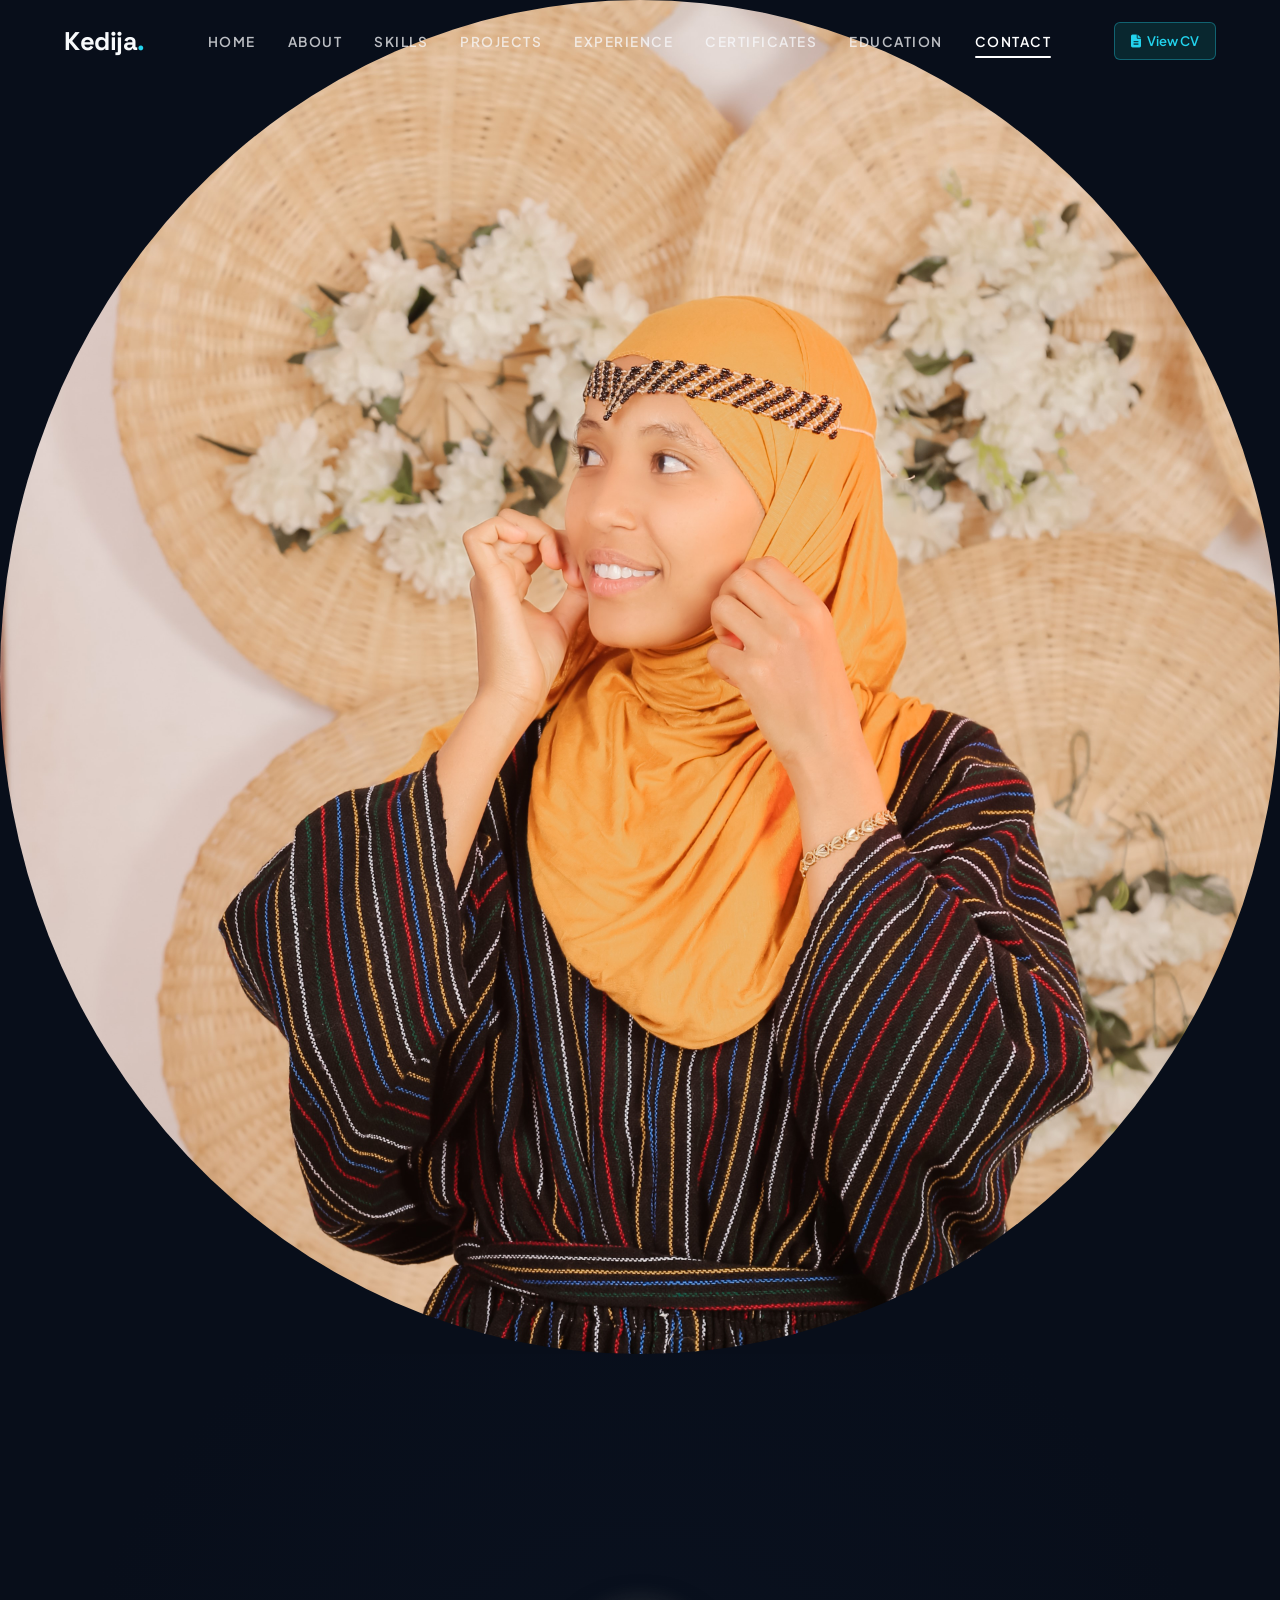
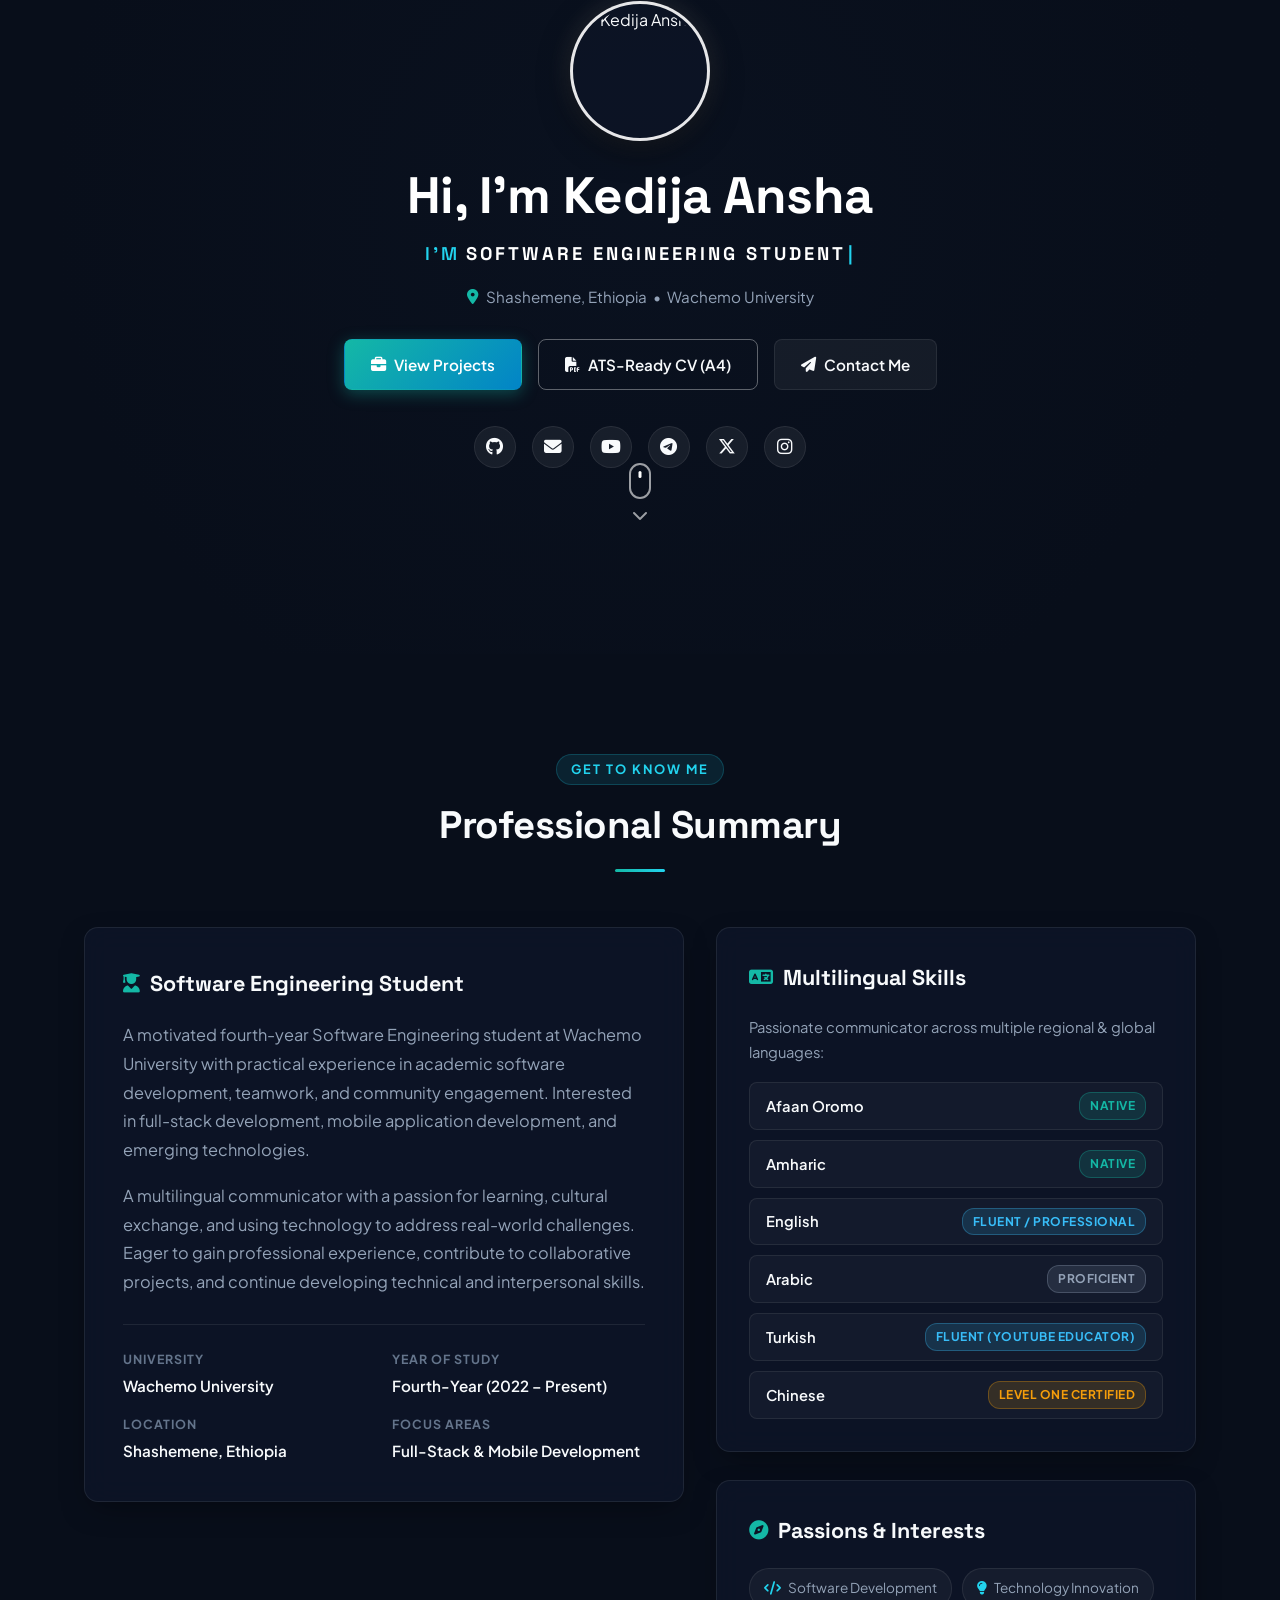
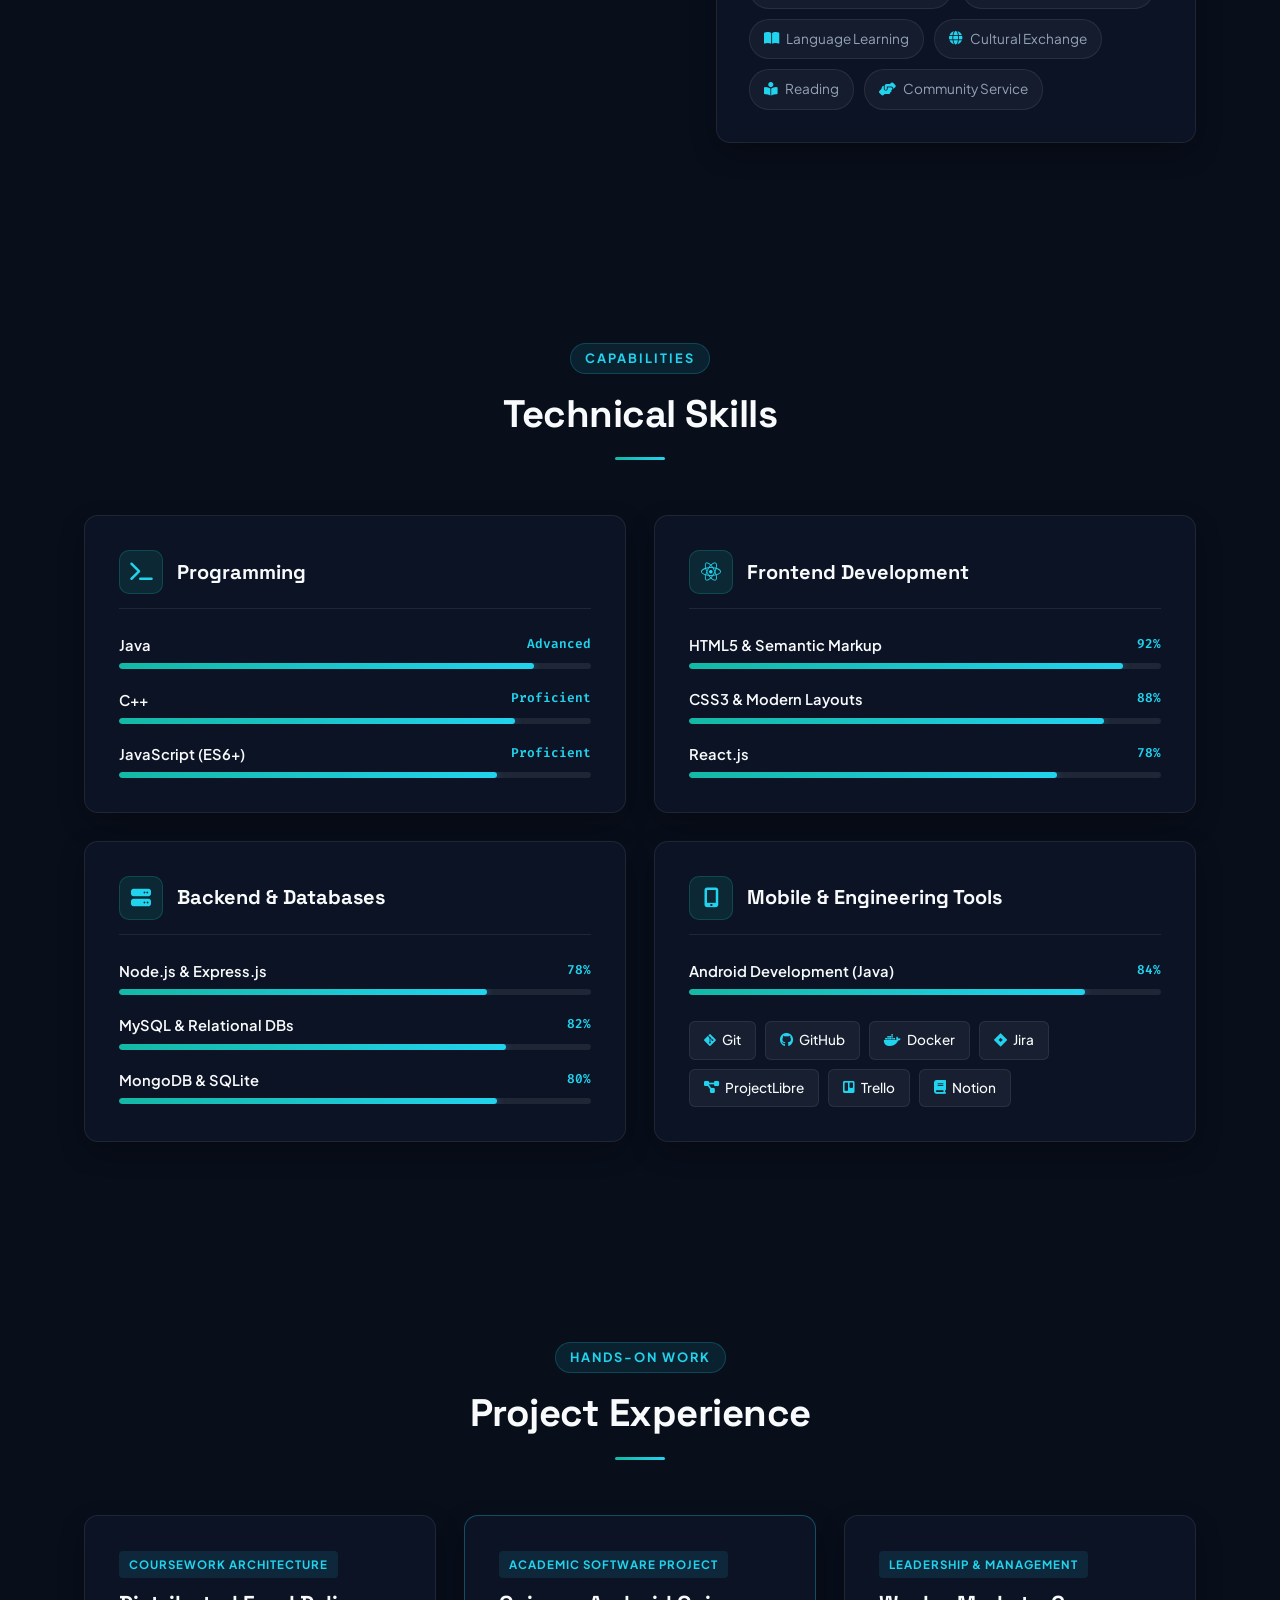
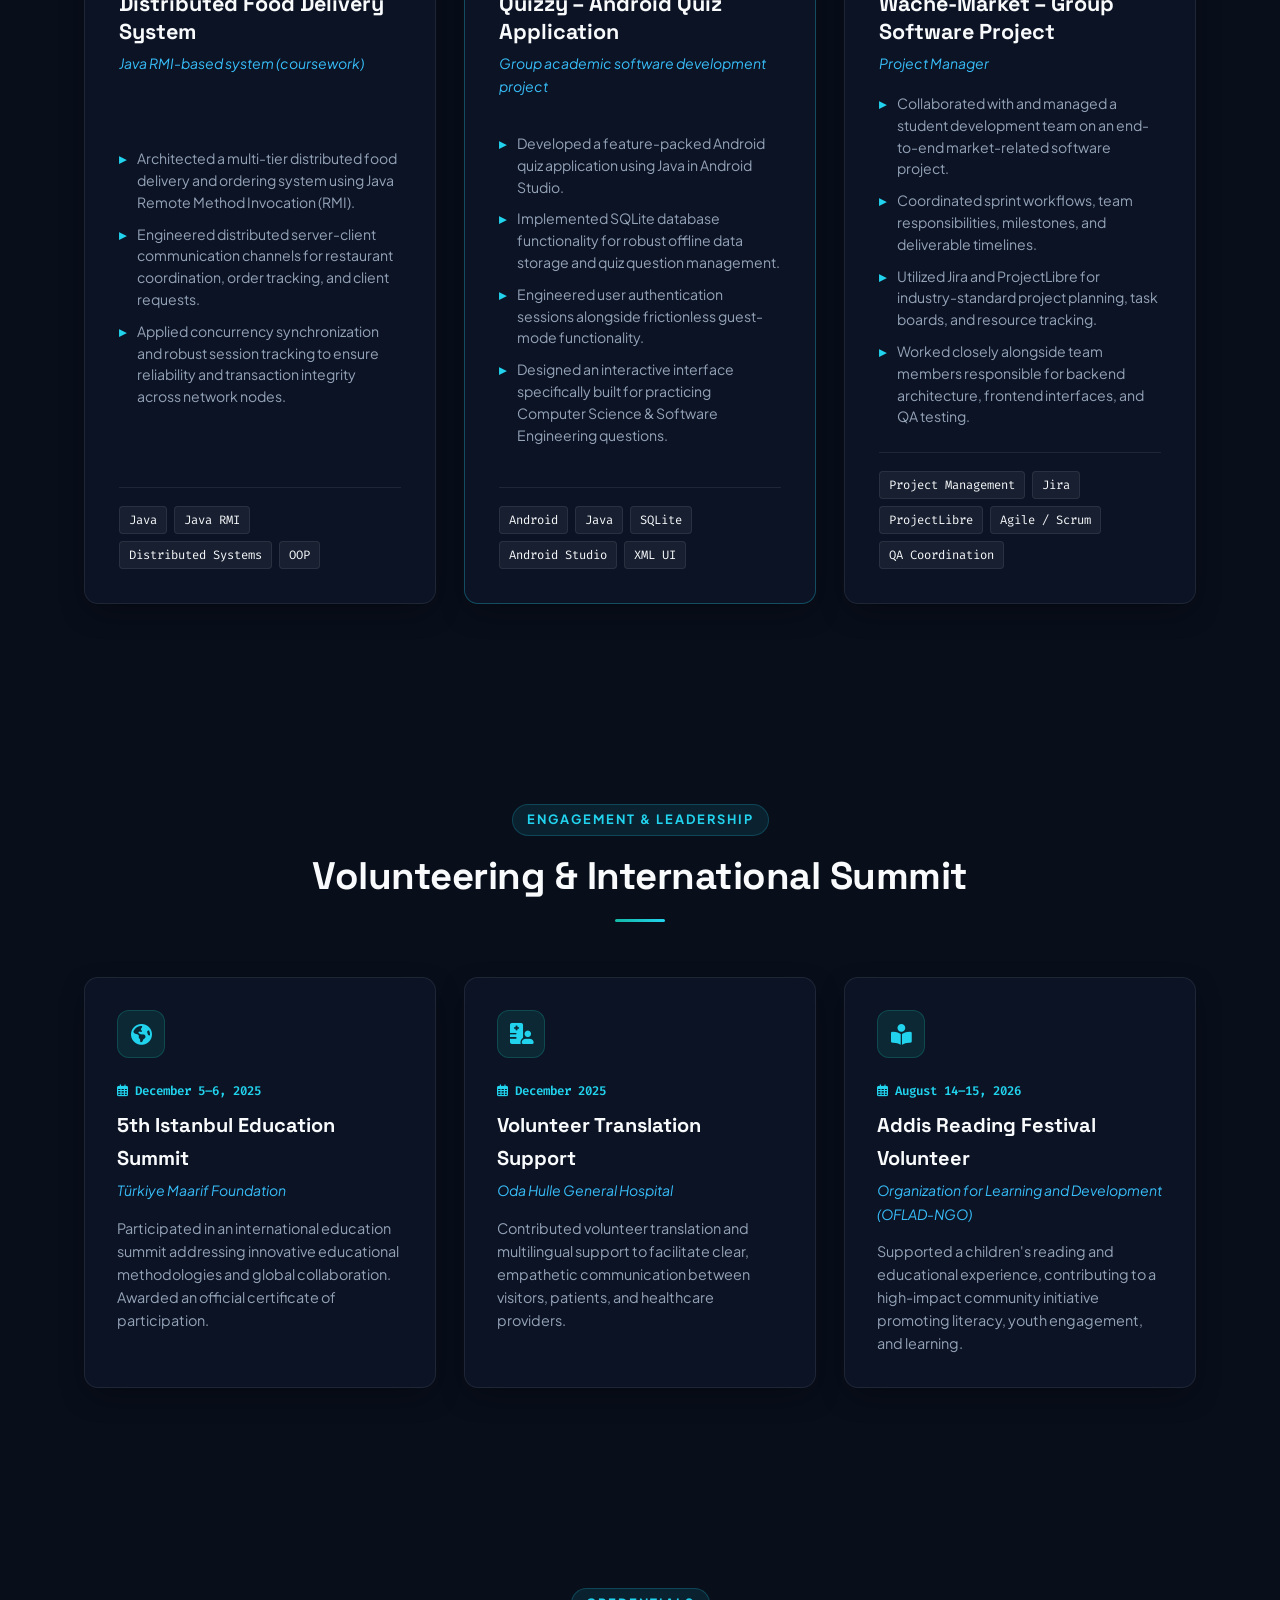
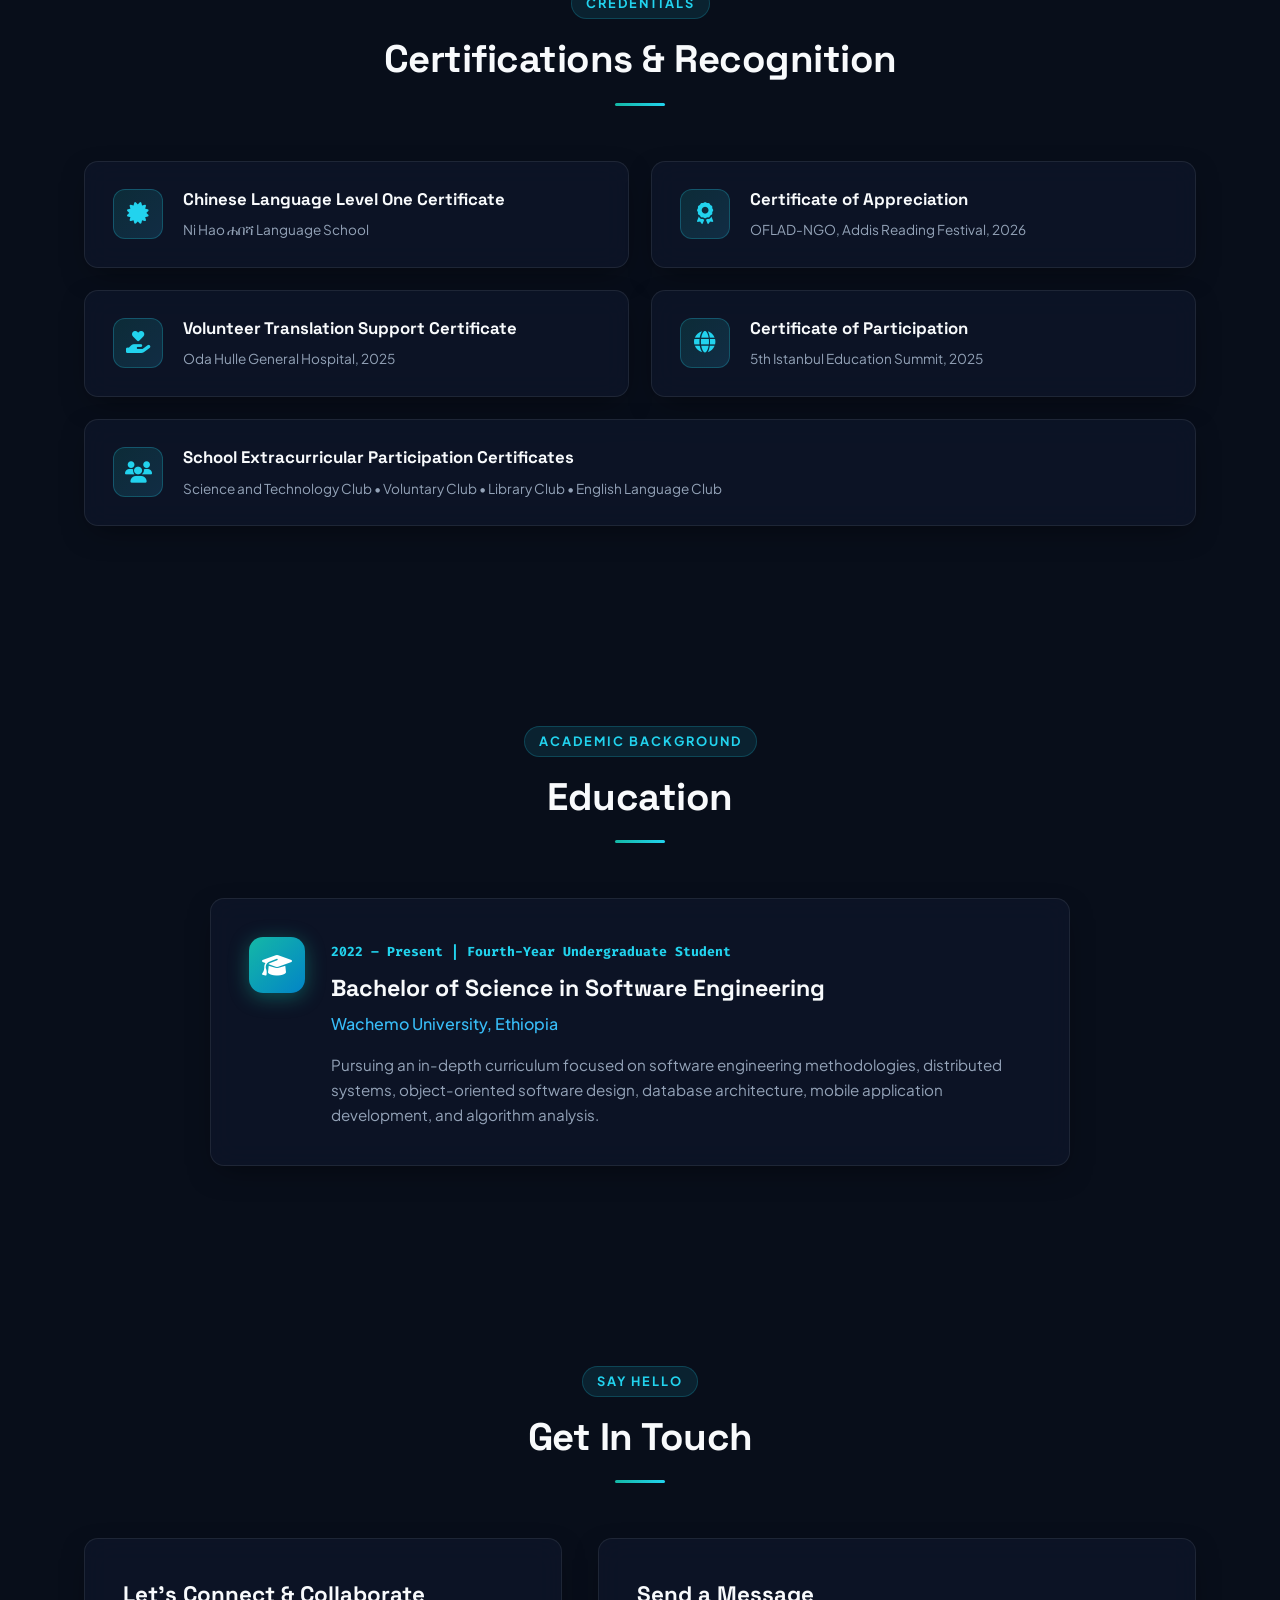
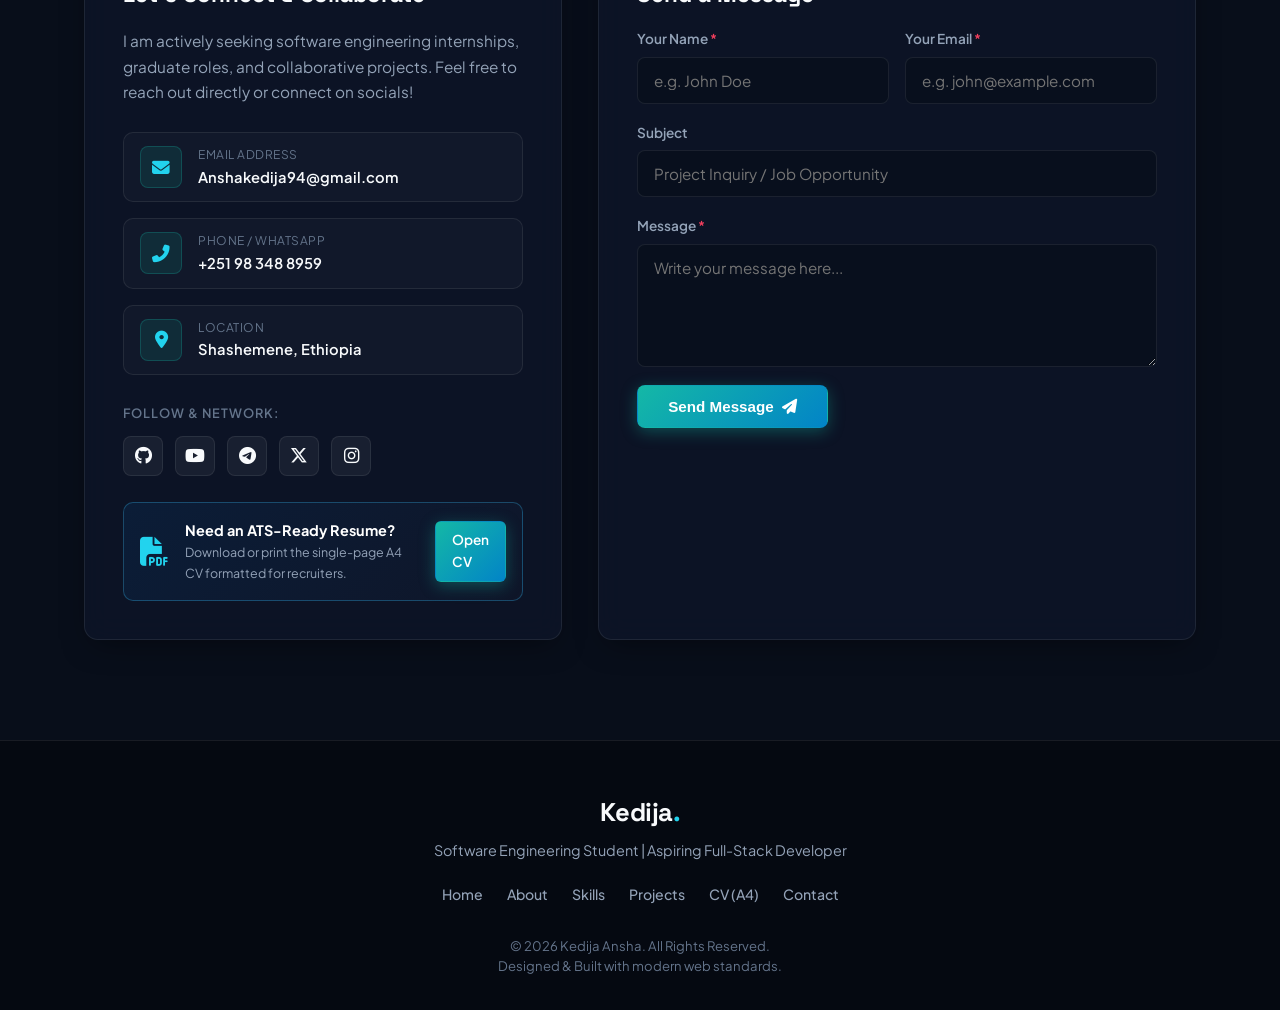
==== index.html @ 93d44f91 "Fixed image folder path and updated README" ====
<!DOCTYPE html>
<html lang="en">
<head>
    <meta charset="UTF-8">
    <meta name="viewport" content="width=device-width, initial-scale=1.0">
    <title>Kedija Ansha | Software Engineering Student & Aspiring Full-Stack Developer</title>
    <!-- Favicon / Meta -->
    <meta name="description" content="Portfolio of Kedija Ansha - Fourth-Year Software Engineering Student at Wachemo University. Aspiring Full-Stack & Android Developer.">
    <!-- Font Awesome Icons -->
    <link rel="stylesheet" href="https://cdnjs.cloudflare.com/ajax/libs/font-awesome/6.4.0/css/all.min.css">
    <!-- Google Fonts -->
    <link rel="preconnect" href="https://fonts.googleapis.com">
    <link rel="preconnect" href="https://fonts.gstatic.com" crossorigin>
    <link href="https://fonts.googleapis.com/css2?family=Fira+Code:wght@400;500;600&family=Plus+Jakarta+Sans:wght@300;400;500;600;700;800&family=Space+Grotesk:wght@500;700&display=swap" rel="stylesheet">
    <!-- Stylesheet -->
     <img src="./images/kedija.jpg" alt="Kedija Ansha" class="hero-avatar-img">
    <link rel="stylesheet" href="styles.css">
</head>
<body>

    <!-- ==============================================
         HEADER & NAVIGATION
    =============================================== -->
    <header id="navbar">
        <div class="nav-container">
            <a href="#home" class="logo">
                <span class="logo-text">Kedija</span><span class="logo-dot">.</span>
            </a>
            
            <nav class="nav-menu" id="navMenu">
                <ul class="nav-links">
                    <li><a href="#home" class="nav-link active">Home</a></li>
                    <li><a href="#about" class="nav-link">About</a></li>
                    <li><a href="#skills" class="nav-link">Skills</a></li>
                    <li><a href="#projects" class="nav-link">Projects</a></li>
                    <li><a href="#experience" class="nav-link">Experience</a></li>
                    <li><a href="#certifications" class="nav-link">Certificates</a></li>
                    <li><a href="#education" class="nav-link">Education</a></li>
                    <li><a href="#contact" class="nav-link">Contact</a></li>
                </ul>
            </nav>

            <div class="header-actions">
                <a href="cv.html" target="_blank" class="btn btn-cv-nav" title="View ATS-friendly Single Page CV">
                    <i class="fas fa-file-alt"></i> <span>View CV</span>
                </a>
                <button class="menu-toggle" id="menuToggle" aria-label="Toggle navigation">
                    <span></span>
                    <span></span>
                    <span></span>
                </button>
            </div>
        </div>
    </header>

    <!-- ==============================================
         HERO SECTION
    =============================================== -->
    <section id="home" class="hero-section">
        <div class="hero-backdrop"></div>
        <div class="hero-overlay"></div>
        
        <div class="hero-container">
            <div class="hero-content">
                <div class="hero-avatar-wrapper">
                    <div class="avatar-ring">
                        <!-- Make sure this path matches your image folder name (imags or images) -->
                        <img src="./imags/kedija.jpg" alt="Kedija Ansha" class="hero-avatar-img">
                    </div>
                </div>

                <h1 class="hero-heading">Hi, I'm <span class="highlight-name">Kedija Ansha</span></h1>
                
                <div class="hero-subtitle-box">
                    <span class="hero-tagline">I'M </span>
                    <span class="typing-text" id="typingText"></span>
                    <span class="typing-cursor">|</span>
                </div>

                <p class="hero-location">
                    <i class="fas fa-map-marker-alt"></i> Shashemene, Ethiopia &nbsp;•&nbsp; Wachemo University
                </p>

                <div class="hero-cta-group">
                    <a href="#projects" class="btn btn-primary">
                        <i class="fas fa-briefcase"></i> View Projects
                    </a>
                    <a href="cv.html" target="_blank" class="btn btn-outline-white">
                        <i class="fas fa-file-pdf"></i> ATS-Ready CV (A4)
                    </a>
                    <a href="#contact" class="btn btn-ghost">
                        <i class="fas fa-paper-plane"></i> Contact Me
                    </a>
                </div>

                <div class="hero-socials">
                    <a href="https://github.com/KedijaAnsha" target="_blank" aria-label="GitHub" title="GitHub"><i class="fab fa-github"></i></a>
                    <a href="mailto:Anshakedija94@gmail.com" aria-label="Email" title="Email"><i class="fas fa-envelope"></i></a>
                    <a href="https://www.youtube.com/@kedijaansha" target="_blank" aria-label="YouTube" title="YouTube"><i class="fab fa-youtube"></i></a>
                    <a href="https://t.me/KAD_ija3" target="_blank" aria-label="Telegram" title="Telegram"><i class="fab fa-telegram"></i></a>
                    <a href="https://x.com/AnshaKedija" target="_blank" aria-label="Twitter/X" title="Twitter/X"><i class="fab fa-x-twitter"></i></a>
                    <a href="https://www.instagram.com/12_kedija/?hl=en" target="_blank" aria-label="Instagram" title="Instagram"><i class="fab fa-instagram"></i></a>
                </div>
            </div>

            <a href="#about" class="scroll-indicator" aria-label="Scroll to About section">
                <span class="mouse">
                    <span class="wheel"></span>
                </span>
                <i class="fas fa-chevron-down"></i>
            </a>
        </div>
    </section>

    <!-- ==============================================
         ABOUT SECTION
    =============================================== -->
    <section id="about" class="section about-section">
        <div class="container">
            <div class="section-title-wrap">
                <span class="section-badge">Get to know me</span>
                <h2 class="section-title">Professional Summary</h2>
                <div class="title-bar"></div>
            </div>

            <div class="about-grid">
                <div class="about-card glass-card">
                    <h3 class="card-title"><i class="fas fa-user-graduate"></i> Software Engineering Student</h3>
                    <p class="summary-paragraph">
                        A motivated fourth-year Software Engineering student at Wachemo University with practical experience in academic software development, teamwork, and community engagement. Interested in full-stack development, mobile application development, and emerging technologies.
                    </p>
                    <p class="summary-paragraph">
                        A multilingual communicator with a passion for learning, cultural exchange, and using technology to address real-world challenges. Eager to gain professional experience, contribute to collaborative projects, and continue developing technical and interpersonal skills.
                    </p>

                    <div class="quick-facts-grid">
                        <div class="fact-item">
                            <span class="fact-label">University</span>
                            <span class="fact-value">Wachemo University</span>
                        </div>
                        <div class="fact-item">
                            <span class="fact-label">Year of Study</span>
                            <span class="fact-value">Fourth-Year (2022 – Present)</span>
                        </div>
                        <div class="fact-item">
                            <span class="fact-label">Location</span>
                            <span class="fact-value">Shashemene, Ethiopia</span>
                        </div>
                        <div class="fact-item">
                            <span class="fact-label">Focus Areas</span>
                            <span class="fact-value">Full-Stack & Mobile Development</span>
                        </div>
                    </div>
                </div>

                <div class="about-side-column">
                    <div class="language-card glass-card">
                        <h3 class="card-title"><i class="fas fa-language"></i> Multilingual Skills</h3>
                        <p class="section-desc">Passionate communicator across multiple regional & global languages:</p>
                        
                        <div class="language-badges">
                            <div class="lang-pill">
                                <span class="lang-title">Afaan Oromo</span>
                                <span class="lang-tag native">Native</span>
                            </div>
                            <div class="lang-pill">
                                <span class="lang-title">Amharic</span>
                                <span class="lang-tag native">Native</span>
                            </div>
                            <div class="lang-pill">
                                <span class="lang-title">English</span>
                                <span class="lang-tag fluent">Fluent / Professional</span>
                            </div>
                            <div class="lang-pill">
                                <span class="lang-title">Arabic</span>
                                <span class="lang-tag proficient">Proficient</span>
                            </div>
                            <div class="lang-pill">
                                <span class="lang-title">Turkish</span>
                                <span class="lang-tag fluent">Fluent (YouTube Educator)</span>
                            </div>
                            <div class="lang-pill">
                                <span class="lang-title">Chinese</span>
                                <span class="lang-tag learning">Level One Certified</span>
                            </div>
                        </div>
                    </div>

                    <div class="interests-card glass-card">
                        <h3 class="card-title"><i class="fas fa-compass"></i> Passions & Interests</h3>
                        <div class="interests-tags">
                            <span class="interest-badge"><i class="fas fa-code"></i> Software Development</span>
                            <span class="interest-badge"><i class="fas fa-lightbulb"></i> Technology Innovation</span>
                            <span class="interest-badge"><i class="fas fa-book-open"></i> Language Learning</span>
                            <span class="interest-badge"><i class="fas fa-globe"></i> Cultural Exchange</span>
                            <span class="interest-badge"><i class="fas fa-book-reader"></i> Reading</span>
                            <span class="interest-badge"><i class="fas fa-hands-helping"></i> Community Service</span>
                        </div>
                    </div>
                </div>
            </div>
        </div>
    </section>

    <!-- ==============================================
         TECHNICAL SKILLS SECTION
    =============================================== -->
    <section id="skills" class="section skills-section">
        <div class="container">
            <div class="section-title-wrap">
                <span class="section-badge">Capabilities</span>
                <h2 class="section-title">Technical Skills</h2>
                <div class="title-bar"></div>
            </div>

            <div class="skills-grid">
                <!-- Category 1: Programming -->
                <div class="skill-group-card glass-card">
                    <div class="skill-group-header">
                        <div class="group-icon-wrap"><i class="fas fa-terminal"></i></div>
                        <h3>Programming</h3>
                    </div>
                    <div class="skill-items-list">
                        <div class="skill-item">
                            <div class="skill-info">
                                <span>Java</span>
                                <span class="skill-percent">Advanced</span>
                            </div>
                            <div class="skill-progress"><div class="progress-fill" style="width: 88%;"></div></div>
                        </div>
                        <div class="skill-item">
                            <div class="skill-info">
                                <span>C++</span>
                                <span class="skill-percent">Proficient</span>
                            </div>
                            <div class="skill-progress"><div class="progress-fill" style="width: 84%;"></div></div>
                        </div>
                        <div class="skill-item">
                            <div class="skill-info">
                                <span>JavaScript (ES6+)</span>
                                <span class="skill-percent">Proficient</span>
                            </div>
                            <div class="skill-progress"><div class="progress-fill" style="width: 80%;"></div></div>
                        </div>
                    </div>
                </div>

                <!-- Category 2: Frontend -->
                <div class="skill-group-card glass-card">
                    <div class="skill-group-header">
                        <div class="group-icon-wrap"><i class="fab fa-react"></i></div>
                        <h3>Frontend Development</h3>
                    </div>
                    <div class="skill-items-list">
                        <div class="skill-item">
                            <div class="skill-info">
                                <span>HTML5 & Semantic Markup</span>
                                <span class="skill-percent">92%</span>
                            </div>
                            <div class="skill-progress"><div class="progress-fill" style="width: 92%;"></div></div>
                        </div>
                        <div class="skill-item">
                            <div class="skill-info">
                                <span>CSS3 & Modern Layouts</span>
                                <span class="skill-percent">88%</span>
                            </div>
                            <div class="skill-progress"><div class="progress-fill" style="width: 88%;"></div></div>
                        </div>
                        <div class="skill-item">
                            <div class="skill-info">
                                <span>React.js</span>
                                <span class="skill-percent">78%</span>
                            </div>
                            <div class="skill-progress"><div class="progress-fill" style="width: 78%;"></div></div>
                        </div>
                    </div>
                </div>

                <!-- Category 3: Backend & Databases -->
                <div class="skill-group-card glass-card">
                    <div class="skill-group-header">
                        <div class="group-icon-wrap"><i class="fas fa-server"></i></div>
                        <h3>Backend & Databases</h3>
                    </div>
                    <div class="skill-items-list">
                        <div class="skill-item">
                            <div class="skill-info">
                                <span>Node.js & Express.js</span>
                                <span class="skill-percent">78%</span>
                            </div>
                            <div class="skill-progress"><div class="progress-fill" style="width: 78%;"></div></div>
                        </div>
                        <div class="skill-item">
                            <div class="skill-info">
                                <span>MySQL & Relational DBs</span>
                                <span class="skill-percent">82%</span>
                            </div>
                            <div class="skill-progress"><div class="progress-fill" style="width: 82%;"></div></div>
                        </div>
                        <div class="skill-item">
                            <div class="skill-info">
                                <span>MongoDB & SQLite</span>
                                <span class="skill-percent">80%</span>
                            </div>
                            <div class="skill-progress"><div class="progress-fill" style="width: 80%;"></div></div>
                        </div>
                    </div>
                </div>

                <!-- Category 4: Mobile & Engineering Tools -->
                <div class="skill-group-card glass-card">
                    <div class="skill-group-header">
                        <div class="group-icon-wrap"><i class="fas fa-mobile-alt"></i></div>
                        <h3>Mobile & Engineering Tools</h3>
                    </div>
                    <div class="skill-items-list">
                        <div class="skill-item">
                            <div class="skill-info">
                                <span>Android Development (Java)</span>
                                <span class="skill-percent">84%</span>
                            </div>
                            <div class="skill-progress"><div class="progress-fill" style="width: 84%;"></div></div>
                        </div>
                        <div class="tools-tags-container">
                            <span class="tool-tag"><i class="fab fa-git-alt"></i> Git</span>
                            <span class="tool-tag"><i class="fab fa-github"></i> GitHub</span>
                            <span class="tool-tag"><i class="fab fa-docker"></i> Docker</span>
                            <span class="tool-tag"><i class="fab fa-jira"></i> Jira</span>
                            <span class="tool-tag"><i class="fas fa-project-diagram"></i> ProjectLibre</span>
                            <span class="tool-tag"><i class="fab fa-trello"></i> Trello</span>
                            <span class="tool-tag"><i class="fas fa-book"></i> Notion</span>
                        </div>
                    </div>
                </div>
            </div>
        </div>
    </section>

    <!-- ==============================================
         PROJECT EXPERIENCE SECTION
    =============================================== -->
    <section id="projects" class="section projects-section">
        <div class="container">
            <div class="section-title-wrap">
                <span class="section-badge">Hands-On Work</span>
                <h2 class="section-title">Project Experience</h2>
                <div class="title-bar"></div>
            </div>

            <div class="projects-grid">
                <!-- Project 1 -->
                <article class="project-card glass-card">
                    <div class="project-header">
                        <div class="project-type-tag">Coursework Architecture</div>
                        <h3 class="project-title">Distributed Food Delivery System</h3>
                        <p class="project-role-text">Java RMI-based system (coursework)</p>
                    </div>
                    <div class="project-body">
                        <ul class="project-bullets">
                            <li>Architected a multi-tier distributed food delivery and ordering system using Java Remote Method Invocation (RMI).</li>
                            <li>Engineered distributed server-client communication channels for restaurant coordination, order tracking, and client requests.</li>
                            <li>Applied concurrency synchronization and robust session tracking to ensure reliability and transaction integrity across network nodes.</li>
                        </ul>
                    </div>
                    <div class="project-tech-stack">
                        <span>Java</span>
                        <span>Java RMI</span>
                        <span>Distributed Systems</span>
                        <span>OOP</span>
                    </div>
                </article>

                <!-- Project 2 -->
                <article class="project-card glass-card featured-project">
                    <div class="project-header">
                        <div class="project-type-tag">Academic Software Project</div>
                        <h3 class="project-title">Quizzy – Android Quiz Application</h3>
                        <p class="project-role-text">Group academic software development project</p>
                    </div>
                    <div class="project-body">
                        <ul class="project-bullets">
                            <li>Developed a feature-packed Android quiz application using Java in Android Studio.</li>
                            <li>Implemented SQLite database functionality for robust offline data storage and quiz question management.</li>
                            <li>Engineered user authentication sessions alongside frictionless guest-mode functionality.</li>
                            <li>Designed an interactive interface specifically built for practicing Computer Science & Software Engineering questions.</li>
                        </ul>
                    </div>
                    <div class="project-tech-stack">
                        <span>Android</span>
                        <span>Java</span>
                        <span>SQLite</span>
                        <span>Android Studio</span>
                        <span>XML UI</span>
                    </div>
                </article>

                <!-- Project 3 -->
                <article class="project-card glass-card">
                    <div class="project-header">
                        <div class="project-type-tag">Leadership & Management</div>
                        <h3 class="project-title">Wache-Market – Group Software Project</h3>
                        <p class="project-role-text">Project Manager</p>
                    </div>
                    <div class="project-body">
                        <ul class="project-bullets">
                            <li>Collaborated with and managed a student development team on an end-to-end market-related software project.</li>
                            <li>Coordinated sprint workflows, team responsibilities, milestones, and deliverable timelines.</li>
                            <li>Utilized Jira and ProjectLibre for industry-standard project planning, task boards, and resource tracking.</li>
                            <li>Worked closely alongside team members responsible for backend architecture, frontend interfaces, and QA testing.</li>
                        </ul>
                    </div>
                    <div class="project-tech-stack">
                        <span>Project Management</span>
                        <span>Jira</span>
                        <span>ProjectLibre</span>
                        <span>Agile / Scrum</span>
                        <span>QA Coordination</span>
                    </div>
                </article>
            </div>
        </div>
    </section>

    <!-- ==============================================
         VOLUNTEERING & INTERNATIONAL PARTICIPATION
    =============================================== -->
    <section id="experience" class="section experience-section">
        <div class="container">
            <div class="section-title-wrap">
                <span class="section-badge">Engagement & Leadership</span>
                <h2 class="section-title">Volunteering & International Summit</h2>
                <div class="title-bar"></div>
            </div>

            <div class="experience-grid">
                <div class="exp-card glass-card">
                    <div class="exp-icon-box"><i class="fas fa-globe-americas"></i></div>
                    <div class="exp-meta">
                        <span class="exp-date"><i class="far fa-calendar-alt"></i> December 5–6, 2025</span>
                        <h3 class="exp-title">5th Istanbul Education Summit</h3>
                        <span class="exp-org">Türkiye Maarif Foundation</span>
                    </div>
                    <p class="exp-desc">
                        Participated in an international education summit addressing innovative educational methodologies and global collaboration. Awarded an official certificate of participation.
                    </p>
                </div>

                <div class="exp-card glass-card">
                    <div class="exp-icon-box"><i class="fas fa-hospital-user"></i></div>
                    <div class="exp-meta">
                        <span class="exp-date"><i class="far fa-calendar-alt"></i> December 2025</span>
                        <h3 class="exp-title">Volunteer Translation Support</h3>
                        <span class="exp-org">Oda Hulle General Hospital</span>
                    </div>
                    <p class="exp-desc">
                        Contributed volunteer translation and multilingual support to facilitate clear, empathetic communication between visitors, patients, and healthcare providers.
                    </p>
                </div>

                <div class="exp-card glass-card">
                    <div class="exp-icon-box"><i class="fas fa-book-reader"></i></div>
                    <div class="exp-meta">
                        <span class="exp-date"><i class="far fa-calendar-alt"></i> August 14–15, 2026</span>
                        <h3 class="exp-title">Addis Reading Festival Volunteer</h3>
                        <span class="exp-org">Organization for Learning and Development (OFLAD-NGO)</span>
                    </div>
                    <p class="exp-desc">
                        Supported a children's reading and educational experience, contributing to a high-impact community initiative promoting literacy, youth engagement, and learning.
                    </p>
                </div>
            </div>
        </div>
    </section>

    <!-- ==============================================
         CERTIFICATIONS & RECOGNITION SECTION
    =============================================== -->
    <section id="certifications" class="section cert-section">
        <div class="container">
            <div class="section-title-wrap">
                <span class="section-badge">Credentials</span>
                <h2 class="section-title">Certifications & Recognition</h2>
                <div class="title-bar"></div>
            </div>

            <div class="cert-grid">
                <div class="cert-card glass-card">
                    <div class="cert-badge-icon"><i class="fas fa-certificate"></i></div>
                    <div class="cert-details">
                        <h4>Chinese Language Level One Certificate</h4>
                        <span class="cert-issuer">Ni Hao ሐበሻ Language School</span>
                    </div>
                </div>

                <div class="cert-card glass-card">
                    <div class="cert-badge-icon"><i class="fas fa-award"></i></div>
                    <div class="cert-details">
                        <h4>Certificate of Appreciation</h4>
                        <span class="cert-issuer">OFLAD-NGO, Addis Reading Festival, 2026</span>
                    </div>
                </div>

                <div class="cert-card glass-card">
                    <div class="cert-badge-icon"><i class="fas fa-hand-holding-heart"></i></div>
                    <div class="cert-details">
                        <h4>Volunteer Translation Support Certificate</h4>
                        <span class="cert-issuer">Oda Hulle General Hospital, 2025</span>
                    </div>
                </div>

                <div class="cert-card glass-card">
                    <div class="cert-badge-icon"><i class="fas fa-globe"></i></div>
                    <div class="cert-details">
                        <h4>Certificate of Participation</h4>
                        <span class="cert-issuer">5th Istanbul Education Summit, 2025</span>
                    </div>
                </div>

                <div class="cert-card glass-card full-width-cert">
                    <div class="cert-badge-icon"><i class="fas fa-users"></i></div>
                    <div class="cert-details">
                        <h4>School Extracurricular Participation Certificates</h4>
                        <span class="cert-issuer">Science and Technology Club • Voluntary Club • Library Club • English Language Club</span>
                    </div>
                </div>
            </div>
        </div>
    </section>

    <!-- ==============================================
         EDUCATION SECTION
    =============================================== -->
    <section id="education" class="section education-section">
        <div class="container">
            <div class="section-title-wrap">
                <span class="section-badge">Academic Background</span>
                <h2 class="section-title">Education</h2>
                <div class="title-bar"></div>
            </div>

            <div class="education-timeline">
                <div class="timeline-node glass-card">
                    <div class="timeline-badge"><i class="fas fa-graduation-cap"></i></div>
                    <div class="timeline-content">
                        <span class="timeline-duration">2022 – Present | Fourth-Year Undergraduate Student</span>
                        <h3 class="timeline-degree">Bachelor of Science in Software Engineering</h3>
                        <h4 class="timeline-inst">Wachemo University, Ethiopia</h4>
                        <p class="timeline-summary">
                            Pursuing an in-depth curriculum focused on software engineering methodologies, distributed systems, object-oriented software design, database architecture, mobile application development, and algorithm analysis.
                        </p>
                    </div>
                </div>
            </div>
        </div>
    </section>

    <!-- ==============================================
         CONTACT SECTION
    =============================================== -->
    <section id="contact" class="section contact-section">
        <div class="container">
            <div class="section-title-wrap">
                <span class="section-badge">Say Hello</span>
                <h2 class="section-title">Get In Touch</h2>
                <div class="title-bar"></div>
            </div>

            <div class="contact-layout">
                <div class="contact-info-panel glass-card">
                    <h3 class="panel-heading">Let's Connect & Collaborate</h3>
                    <p class="panel-text">
                        I am actively seeking software engineering internships, graduate roles, and collaborative projects. Feel free to reach out directly or connect on socials!
                    </p>

                    <div class="direct-contact-items">
                        <a href="mailto:Anshakedija94@gmail.com" class="direct-item">
                            <div class="direct-icon"><i class="fas fa-envelope"></i></div>
                            <div class="direct-meta">
                                <span class="label">Email Address</span>
                                <span class="val">Anshakedija94@gmail.com</span>
                            </div>
                        </a>

                        <a href="tel:+251983488959" class="direct-item">
                            <div class="direct-icon"><i class="fas fa-phone-alt"></i></div>
                            <div class="direct-meta">
                                <span class="label">Phone / WhatsApp</span>
                                <span class="val">+251 98 348 8959</span>
                            </div>
                        </a>

                        <div class="direct-item">
                            <div class="direct-icon"><i class="fas fa-map-marker-alt"></i></div>
                            <div class="direct-meta">
                                <span class="label">Location</span>
                                <span class="val">Shashemene, Ethiopia</span>
                            </div>
                        </div>
                    </div>

                    <div class="contact-social-bar">
                        <span class="social-bar-title">Follow & Network:</span>
                        <div class="social-icons-row">
                            <a href="https://github.com/KedijaAnsha" target="_blank" aria-label="GitHub"><i class="fab fa-github"></i></a>
                            <a href="https://www.youtube.com/@kedijaansha" target="_blank" aria-label="YouTube"><i class="fab fa-youtube"></i></a>
                            <a href="https://t.me/KAD_ija3" target="_blank" aria-label="Telegram"><i class="fab fa-telegram"></i></a>
                            <a href="https://x.com/AnshaKedija" target="_blank" aria-label="Twitter/X"><i class="fab fa-x-twitter"></i></a>
                            <a href="https://www.instagram.com/12_kedija/?hl=en" target="_blank" aria-label="Instagram"><i class="fab fa-instagram"></i></a>
                        </div>
                    </div>

                    <div class="cv-highlight-banner">
                        <i class="fas fa-file-pdf"></i>
                        <div>
                            <h4>Need an ATS-Ready Resume?</h4>
                            <p>Download or print the single-page A4 CV formatted for recruiters.</p>
                        </div>
                        <a href="cv.html" target="_blank" class="btn btn-sm btn-primary">Open CV</a>
                    </div>
                </div>

                <div class="contact-form-panel glass-card">
                    <h3 class="panel-heading">Send a Message</h3>
                    <form id="contactForm" class="styled-form">
                        <div class="form-row">
                            <div class="form-group">
                                <label for="name">Your Name <span class="required">*</span></label>
                                <input type="text" id="name" name="name" placeholder="e.g. John Doe" required>
                            </div>
                            <div class="form-group">
                                <label for="email">Your Email <span class="required">*</span></label>
                                <input type="email" id="email" name="email" placeholder="e.g. john@example.com" required>
                            </div>
                        </div>
                        <div class="form-group">
                            <label for="subject">Subject</label>
                            <input type="text" id="subject" name="subject" placeholder="Project Inquiry / Job Opportunity">
                        </div>
                        <div class="form-group">
                            <label for="message">Message <span class="required">*</span></label>
                            <textarea id="message" name="message" rows="5" placeholder="Write your message here..." required></textarea>
                        </div>
                        <button type="submit" class="btn btn-primary btn-submit">
                            <span>Send Message</span> <i class="fas fa-paper-plane"></i>
                        </button>
                    </form>
                </div>
            </div>
        </div>
    </section>

    <!-- ==============================================
         FOOTER
    =============================================== -->
    <footer class="site-footer">
        <div class="container footer-content">
            <div class="footer-brand">
                <a href="#home" class="logo">Kedija<span class="logo-dot">.</span></a>
                <p>Software Engineering Student | Aspiring Full-Stack Developer</p>
            </div>
            
            <div class="footer-links">
                <a href="#home">Home</a>
                <a href="#about">About</a>
                <a href="#skills">Skills</a>
                <a href="#projects">Projects</a>
                <a href="cv.html" target="_blank">CV (A4)</a>
                <a href="#contact">Contact</a>
            </div>

            <div class="footer-copyright">
                <p>&copy; 2026 Kedija Ansha. All Rights Reserved.</p>
                <p class="built-with">Designed & Built with modern web standards.</p>
            </div>
        </div>
    </footer>

    <button id="backToTop" class="back-to-top" aria-label="Back to top">
        <i class="fas fa-arrow-up"></i>
    </button>

    <script src="script.js"></script>
</body>
</html>
---- styles.css ----
/* ==========================================================================
   PORTFOLIO STYLES - KEDIJA ANSHA
   ========================================================================== */

/* --------------------------------------------------------------------------
   1. Root Variables & Reset
   -------------------------------------------------------------------------- */
:root {
    --bg-main: #080E1A;
    --bg-secondary: #0D172A;
    --bg-card: rgba(15, 23, 42, 0.72);
    --bg-card-hover: rgba(22, 34, 60, 0.85);
    
    --primary-teal: #14B8A6;
    --primary-cyan: #22D3EE;
    --accent-blue: #38BDF8;
    --accent-gold: #F59E0B;
    
    --text-white: #F8FAFC;
    --text-muted: #94A3B8;
    --text-dim: #64748B;
    
    --border-glass: rgba(255, 255, 255, 0.08);
    --border-hover: rgba(34, 211, 238, 0.35);
    
    --font-heading: 'Space Grotesk', 'Plus Jakarta Sans', sans-serif;
    --font-body: 'Plus Jakarta Sans', -apple-system, BlinkMacSystemFont, 'Segoe UI', Roboto, sans-serif;
    --font-mono: 'Fira Code', monospace;
    
    --transition-smooth: all 0.3s cubic-bezier(0.16, 1, 0.3, 1);
    --shadow-card: 0 10px 30px -10px rgba(0, 0, 0, 0.5);
    --shadow-glow: 0 0 25px rgba(34, 211, 238, 0.2);
}

*, *::before, *::after {
    margin: 0;
    padding: 0;
    box-sizing: border-box;
}

html {
    scroll-behavior: smooth;
    font-size: 16px;
}

body {
    background-color: var(--bg-main);
    color: var(--text-white);
    font-family: var(--font-body);
    line-height: 1.65;
    overflow-x: hidden;
    -webkit-font-smoothing: antialiased;
}

/* Custom Scrollbar */
::-webkit-scrollbar { width: 9px; }
::-webkit-scrollbar-track { background: #080E1A; }
::-webkit-scrollbar-thumb { background: #1E293B; border-radius: 4px; }
::-webkit-scrollbar-thumb:hover { background: var(--primary-teal); }

/* Global Container */
.container {
    width: 90%;
    max-width: 1200px;
    margin: 0 auto;
    padding: 0 20px;
}

/* Glassmorphism Card Style */
.glass-card {
    background: var(--bg-card);
    backdrop-filter: blur(14px);
    -webkit-backdrop-filter: blur(14px);
    border: 1px solid var(--border-glass);
    border-radius: 14px;
    box-shadow: var(--shadow-card);
    transition: var(--transition-smooth);
}

.glass-card:hover {
    border-color: var(--border-hover);
    box-shadow: var(--shadow-card), var(--shadow-glow);
}

/* Section Wrapper */
.section {
    padding: 100px 0;
    position: relative;
}

.section-title-wrap {
    text-align: center;
    margin-bottom: 55px;
}

.section-badge {
    display: inline-block;
    font-size: 0.8rem;
    font-weight: 700;
    text-transform: uppercase;
    letter-spacing: 2px;
    color: var(--primary-cyan);
    margin-bottom: 8px;
    background: rgba(34, 211, 238, 0.1);
    padding: 4px 14px;
    border-radius: 20px;
    border: 1px solid rgba(34, 211, 238, 0.2);
}

.section-title {
    font-family: var(--font-heading);
    font-size: 2.4rem;
    font-weight: 700;
    color: var(--text-white);
    letter-spacing: -0.5px;
    margin-bottom: 12px;
}

.title-bar {
    width: 50px;
    height: 3px;
    background: linear-gradient(90deg, var(--primary-teal), var(--primary-cyan));
    margin: 0 auto;
    border-radius: 2px;
}

/* --------------------------------------------------------------------------
   2. Buttons & Micro-Interactions
   -------------------------------------------------------------------------- */
.btn {
    display: inline-flex;
    align-items: center;
    justify-content: center;
    gap: 8px;
    padding: 12px 26px;
    font-size: 0.95rem;
    font-weight: 600;
    border-radius: 8px;
    text-decoration: none;
    cursor: pointer;
    transition: var(--transition-smooth);
    border: 1px solid transparent;
}

.btn-primary {
    background: linear-gradient(135deg, var(--primary-teal), #0284C7);
    color: #FFFFFF;
    box-shadow: 0 4px 16px rgba(20, 184, 166, 0.35);
}

.btn-primary:hover {
    transform: translateY(-2px);
    box-shadow: 0 8px 24px rgba(20, 184, 166, 0.5);
    color: #FFFFFF;
}

.btn-outline-white {
    background: transparent;
    color: var(--text-white);
    border-color: rgba(255, 255, 255, 0.35);
}

.btn-outline-white:hover {
    background: rgba(255, 255, 255, 0.1);
    border-color: #FFFFFF;
    transform: translateY(-2px);
}

.btn-ghost {
    background: rgba(255, 255, 255, 0.05);
    color: var(--text-white);
    border-color: var(--border-glass);
}

.btn-ghost:hover {
    background: rgba(34, 211, 238, 0.12);
    border-color: var(--primary-cyan);
    color: var(--primary-cyan);
    transform: translateY(-2px);
}

.btn-sm { padding: 7px 16px; font-size: 0.85rem; border-radius: 6px; }

/* --------------------------------------------------------------------------
   3. Header & Navigation
   -------------------------------------------------------------------------- */
header {
    position: fixed;
    top: 0;
    left: 0;
    width: 100%;
    z-index: 1000;
    padding: 20px 0;
    transition: background 0.3s ease, padding 0.3s ease, box-shadow 0.3s ease;
}

header.scrolled {
    background: rgba(8, 14, 26, 0.92);
    backdrop-filter: blur(16px);
    -webkit-backdrop-filter: blur(16px);
    padding: 14px 0;
    border-bottom: 1px solid var(--border-glass);
    box-shadow: 0 10px 30px rgba(0, 0, 0, 0.4);
}

.nav-container {
    width: 90%;
    max-width: 1200px;
    margin: 0 auto;
    display: flex;
    align-items: center;
    justify-content: space-between;
}

.logo {
    text-decoration: none;
    font-family: var(--font-heading);
    font-size: 1.6rem;
    font-weight: 700;
    color: var(--text-white);
    letter-spacing: -0.5px;
}

.logo-dot { color: var(--primary-cyan); }

.nav-menu { display: flex; align-items: center; }

.nav-links {
    display: flex;
    list-style: none;
    gap: 32px;
}

.nav-link {
    text-decoration: none;
    color: rgba(248, 250, 252, 0.75);
    font-size: 0.85rem;
    font-weight: 600;
    letter-spacing: 1.5px;
    text-transform: uppercase;
    position: relative;
    padding: 6px 0;
    transition: color 0.25s ease;
}

.nav-link:hover { color: #FFFFFF; }
.nav-link.active { color: #FFFFFF; }

.nav-link.active::after {
    content: '';
    position: absolute;
    bottom: -2px;
    left: 0;
    width: 100%;
    height: 2px;
    background: #FFFFFF;
    border-radius: 1px;
}

.header-actions {
    display: flex;
    align-items: center;
    gap: 16px;
}

.btn-cv-nav {
    display: inline-flex;
    align-items: center;
    gap: 6px;
    background: rgba(20, 184, 166, 0.15);
    color: var(--primary-cyan);
    border: 1px solid rgba(34, 211, 238, 0.35);
    padding: 7px 16px;
    border-radius: 6px;
    font-size: 0.82rem;
    font-weight: 600;
    text-decoration: none;
    transition: var(--transition-smooth);
}

.btn-cv-nav:hover {
    background: var(--primary-teal);
    color: #FFFFFF;
    border-color: var(--primary-teal);
    box-shadow: 0 0 15px rgba(20, 184, 166, 0.4);
}

.menu-toggle {
    display: none;
    background: transparent;
    border: none;
    cursor: pointer;
    padding: 6px;
    flex-direction: column;
    gap: 5px;
}

.menu-toggle span {
    display: block;
    width: 24px;
    height: 2px;
    background-color: var(--text-white);
    transition: var(--transition-smooth);
}

/* --------------------------------------------------------------------------
   4. Hero Section
   -------------------------------------------------------------------------- */
.hero-section {
    position: relative;
    min-height: 100vh;
    display: flex;
    align-items: center;
    justify-content: center;
    overflow: hidden;
    padding-top: 80px;
}

.hero-backdrop {
    position: absolute;
    top: 0; left: 0; width: 100%; height: 100%;
    background-image: url('https://images.unsplash.com/photo-1506744038136-46273834b3fb?auto=format&fit=crop&w=1920&q=80');
    background-size: cover;
    background-position: center bottom;
    transform: scale(1.02);
    z-index: 1;
}

.hero-overlay {
    position: absolute;
    top: 0; left: 0; width: 100%; height: 100%;
    background: radial-gradient(circle at center, rgba(11, 19, 34, 0.65) 0%, rgba(8, 14, 26, 0.88) 75%, rgba(8, 14, 26, 0.98) 100%);
    z-index: 2;
}

.hero-container {
    position: relative;
    z-index: 3;
    width: 90%;
    max-width: 900px;
    margin: 0 auto;
    text-align: center;
    display: flex;
    flex-direction: column;
    align-items: center;
    justify-content: center;
    padding: 60px 0 80px;
}

.hero-content {
    display: flex;
    flex-direction: column;
    align-items: center;
}

.hero-avatar-wrapper {
    margin-bottom: 24px;
    animation: fadeInDown 1s ease forwards;
}

.avatar-ring {
    width: 140px;
    height: 140px;
    border-radius: 50%;
    border: 3.5px solid rgba(255, 255, 255, 0.9);
    padding: 3px;
    box-shadow: 0 8px 30px rgba(0, 0, 0, 0.6), 0 0 25px rgba(255, 255, 255, 0.15);
    background: rgba(15, 23, 42, 0.5);
    overflow: hidden;
    transition: transform 0.4s ease, border-color 0.4s ease;
}

.avatar-ring:hover {
    transform: scale(1.04);
    border-color: var(--primary-cyan);
    box-shadow: 0 10px 35px rgba(0, 0, 0, 0.7), 0 0 30px rgba(34, 211, 238, 0.4);
}

.hero-avatar-img {
    width: 100%; height: 100%;
    object-fit: cover;
    object-position: top center;
    border-radius: 50%;
    display: block;
}

.hero-heading {
    font-family: var(--font-heading);
    font-size: 3.2rem;
    font-weight: 700;
    color: #FFFFFF;
    margin-bottom: 12px;
    letter-spacing: -0.5px;
    line-height: 1.2;
    animation: fadeInUp 1s ease 0.2s both;
}

.hero-subtitle-box {
    display: flex;
    align-items: center;
    justify-content: center;
    font-family: var(--font-heading);
    font-size: 1.15rem;
    font-weight: 600;
    letter-spacing: 3px;
    text-transform: uppercase;
    color: rgba(255, 255, 255, 0.85);
    margin-bottom: 14px;
    min-height: 32px;
    animation: fadeInUp 1s ease 0.3s both;
}

.hero-tagline { color: var(--primary-cyan); margin-right: 6px; }
.typing-text { color: #FFFFFF; font-weight: 700; }
.typing-cursor { color: var(--primary-cyan); animation: blink 0.8s infinite; margin-left: 2px; }

@keyframes blink { 0%, 100% { opacity: 1; } 50% { opacity: 0; } }

.hero-location {
    font-size: 0.95rem;
    color: var(--text-muted);
    margin-bottom: 30px;
    display: flex;
    align-items: center;
    gap: 8px;
    animation: fadeInUp 1s ease 0.4s both;
}

.hero-location i { color: var(--primary-teal); }

.hero-cta-group {
    display: flex;
    gap: 16px;
    flex-wrap: wrap;
    justify-content: center;
    margin-bottom: 36px;
    animation: fadeInUp 1s ease 0.5s both;
}

.hero-socials {
    display: flex;
    gap: 16px;
    animation: fadeInUp 1s ease 0.6s both;
}

.hero-socials a {
    width: 42px; height: 42px;
    border-radius: 50%;
    background: rgba(255, 255, 255, 0.06);
    border: 1px solid var(--border-glass);
    display: inline-flex;
    align-items: center;
    justify-content: center;
    color: var(--text-white);
    font-size: 1.1rem;
    text-decoration: none;
    transition: var(--transition-smooth);
}

.hero-socials a:hover {
    background: rgba(34, 211, 238, 0.2);
    border-color: var(--primary-cyan);
    color: var(--primary-cyan);
    transform: translateY(-3px);
    box-shadow: 0 0 15px rgba(34, 211, 238, 0.35);
}

.scroll-indicator {
    position: absolute;
    bottom: 25px;
    left: 50%;
    transform: translateX(-50%);
    display: flex;
    flex-direction: column;
    align-items: center;
    gap: 8px;
    text-decoration: none;
    color: rgba(255, 255, 255, 0.6);
    transition: color 0.25s ease;
    animation: bounce 2s infinite;
}

.scroll-indicator:hover { color: var(--primary-cyan); }

.mouse {
    width: 22px; height: 36px;
    border: 2px solid rgba(255, 255, 255, 0.6);
    border-radius: 12px;
    position: relative;
}

.wheel {
    width: 3px; height: 7px;
    background-color: #FFFFFF;
    border-radius: 2px;
    position: absolute;
    top: 6px; left: 50%;
    transform: translateX(-50%);
    animation: scrollWheel 1.6s infinite;
}

@keyframes scrollWheel {
    0% { transform: translate(-50%, 0); opacity: 1; }
    100% { transform: translate(-50%, 14px); opacity: 0; }
}

@keyframes bounce {
    0%, 20%, 50%, 80%, 100% { transform: translate(-50%, 0); }
    40% { transform: translate(-50%, -8px); }
    60% { transform: translate(-50%, -4px); }
}

/* --------------------------------------------------------------------------
   5. About Section
   -------------------------------------------------------------------------- */
.about-grid { display: grid; grid-template-columns: 1.25fr 1fr; gap: 32px; align-items: start; }
.about-card { padding: 38px; }
.card-title {
    font-family: var(--font-heading);
    font-size: 1.35rem;
    font-weight: 700;
    color: var(--text-white);
    margin-bottom: 20px;
    display: flex;
    align-items: center;
    gap: 10px;
}

.card-title i { color: var(--primary-teal); font-size: 1.2rem; }
.summary-paragraph { color: var(--text-muted); font-size: 1.02rem; line-height: 1.75; margin-bottom: 18px; }

.quick-facts-grid {
    display: grid;
    grid-template-columns: repeat(2, 1fr);
    gap: 16px;
    margin-top: 28px;
    padding-top: 24px;
    border-top: 1px solid var(--border-glass);
}

.fact-item { display: flex; flex-direction: column; }
.fact-label { font-size: 0.78rem; text-transform: uppercase; letter-spacing: 1px; color: var(--text-dim); font-weight: 700; margin-bottom: 3px; }
.fact-value { font-size: 0.95rem; font-weight: 600; color: var(--text-white); }

.about-side-column { display: flex; flex-direction: column; gap: 28px; }
.language-card, .interests-card { padding: 32px; }
.section-desc { color: var(--text-muted); font-size: 0.92rem; margin-bottom: 18px; }

.language-badges { display: flex; flex-direction: column; gap: 10px; }
.lang-pill {
    display: flex; align-items: center; justify-content: space-between;
    background: rgba(255, 255, 255, 0.03);
    padding: 9px 16px; border-radius: 8px;
    border: 1px solid var(--border-glass);
}
.lang-title { font-weight: 600; font-size: 0.92rem; color: var(--text-white); }
.lang-tag { font-size: 0.75rem; font-weight: 700; padding: 3px 10px; border-radius: 12px; text-transform: uppercase; letter-spacing: 0.5px; }
.lang-tag.native { background: rgba(20, 184, 166, 0.15); color: var(--primary-teal); border: 1px solid rgba(20, 184, 166, 0.3); }
.lang-tag.fluent { background: rgba(56, 189, 248, 0.15); color: var(--accent-blue); border: 1px solid rgba(56, 189, 248, 0.3); }
.lang-tag.proficient { background: rgba(148, 163, 184, 0.15); color: var(--text-muted); border: 1px solid rgba(148, 163, 184, 0.3); }
.lang-tag.learning { background: rgba(245, 158, 11, 0.15); color: var(--accent-gold); border: 1px solid rgba(245, 158, 11, 0.3); }

.interests-tags { display: flex; flex-wrap: wrap; gap: 10px; }
.interest-badge {
    background: rgba(255, 255, 255, 0.04);
    border: 1px solid var(--border-glass);
    padding: 8px 14px; border-radius: 20px;
    font-size: 0.85rem; color: var(--text-muted);
    display: inline-flex; align-items: center; gap: 7px;
    transition: var(--transition-smooth);
}
.interest-badge i { color: var(--primary-cyan); }
.interest-badge:hover { background: rgba(34, 211, 238, 0.1); color: var(--text-white); border-color: var(--primary-cyan); transform: translateY(-2px); }

/* --------------------------------------------------------------------------
   6. Technical Skills Section
   -------------------------------------------------------------------------- */
.skills-grid { display: grid; grid-template-columns: repeat(2, 1fr); gap: 28px; }
.skill-group-card { padding: 34px; }
.skill-group-header {
    display: flex; align-items: center; gap: 14px;
    margin-bottom: 24px; padding-bottom: 14px;
    border-bottom: 1px solid var(--border-glass);
}
.group-icon-wrap {
    width: 44px; height: 44px; border-radius: 10px;
    background: rgba(20, 184, 166, 0.12); border: 1px solid rgba(20, 184, 166, 0.25);
    display: flex; align-items: center; justify-content: center;
    color: var(--primary-cyan); font-size: 1.25rem;
}
.skill-group-header h3 { font-family: var(--font-heading); font-size: 1.25rem; font-weight: 700; color: var(--text-white); }
.skill-items-list { display: flex; flex-direction: column; gap: 18px; }
.skill-item { display: flex; flex-direction: column; gap: 6px; }
.skill-info { display: flex; justify-content: space-between; font-size: 0.92rem; font-weight: 600; color: var(--text-white); }
.skill-percent { font-size: 0.8rem; color: var(--primary-cyan); font-family: var(--font-mono); }
.skill-progress { height: 6px; background: rgba(255, 255, 255, 0.08); border-radius: 3px; overflow: hidden; }
.progress-fill { height: 100%; background: linear-gradient(90deg, var(--primary-teal), var(--primary-cyan)); border-radius: 3px; box-shadow: 0 0 10px rgba(34, 211, 238, 0.4); transition: width 1.2s ease; }
.tools-tags-container { display: flex; flex-wrap: wrap; gap: 9px; margin-top: 8px; }
.tool-tag {
    background: rgba(255, 255, 255, 0.05); border: 1px solid var(--border-glass);
    padding: 7px 14px; border-radius: 6px; font-size: 0.85rem; font-weight: 500;
    color: var(--text-white); display: inline-flex; align-items: center; gap: 6px;
    transition: var(--transition-smooth);
}
.tool-tag i { color: var(--primary-cyan); }
.tool-tag:hover { background: rgba(34, 211, 238, 0.15); border-color: var(--primary-cyan); transform: translateY(-2px); }

/* --------------------------------------------------------------------------
   7. Projects Section
   -------------------------------------------------------------------------- */
.projects-grid { display: grid; grid-template-columns: repeat(3, 1fr); gap: 28px; }
.project-card { padding: 34px; display: flex; flex-direction: column; justify-content: space-between; position: relative; }
.project-card:hover { transform: translateY(-6px); }
.featured-project { border-color: rgba(34, 211, 238, 0.3); }
.project-type-tag {
    display: inline-block; font-size: 0.72rem; font-weight: 700; text-transform: uppercase;
    letter-spacing: 1px; color: var(--primary-cyan); background: rgba(34, 211, 238, 0.1);
    padding: 4px 10px; border-radius: 4px; margin-bottom: 12px;
}
.project-title { font-family: var(--font-heading); font-size: 1.35rem; font-weight: 700; color: var(--text-white); margin-bottom: 6px; line-height: 1.3; }
.project-role-text { font-size: 0.88rem; font-style: italic; color: var(--accent-blue); margin-bottom: 18px; }
.project-bullets { list-style: none; display: flex; flex-direction: column; gap: 10px; margin-bottom: 24px; }
.project-bullets li { font-size: 0.88rem; color: var(--text-muted); line-height: 1.55; position: relative; padding-left: 18px; }
.project-bullets li::before { content: "▸"; position: absolute; left: 0; color: var(--primary-cyan); font-weight: bold; }
.project-tech-stack { display: flex; flex-wrap: wrap; gap: 7px; padding-top: 18px; border-top: 1px solid var(--border-glass); }
.project-tech-stack span { font-size: 0.76rem; font-family: var(--font-mono); color: var(--text-white); background: rgba(255, 255, 255, 0.05); border: 1px solid var(--border-glass); padding: 3px 9px; border-radius: 4px; }

/* --------------------------------------------------------------------------
   8. Volunteering & Experience Section
   -------------------------------------------------------------------------- */
.experience-grid { display: grid; grid-template-columns: repeat(3, 1fr); gap: 28px; }
.exp-card { padding: 32px; position: relative; display: flex; flex-direction: column; }
.exp-icon-box {
    width: 48px; height: 48px; border-radius: 12px;
    background: rgba(20, 184, 166, 0.12); border: 1px solid rgba(20, 184, 166, 0.25);
    display: flex; align-items: center; justify-content: center;
    color: var(--primary-cyan); font-size: 1.3rem; margin-bottom: 18px;
}
.exp-date { display: inline-block; font-size: 0.78rem; font-weight: 600; color: var(--primary-cyan); margin-bottom: 8px; font-family: var(--font-mono); }
.exp-title { font-family: var(--font-heading); font-size: 1.25rem; font-weight: 700; color: var(--text-white); margin-bottom: 4px; }
.exp-org { display: block; font-size: 0.88rem; color: var(--accent-blue); font-style: italic; margin-bottom: 14px; }
.exp-desc { font-size: 0.9rem; color: var(--text-muted); line-height: 1.6; }

/* --------------------------------------------------------------------------
   9. Certifications Section
   -------------------------------------------------------------------------- */
.cert-grid { display: grid; grid-template-columns: repeat(2, 1fr); gap: 22px; }
.cert-card { padding: 24px 28px; display: flex; align-items: center; gap: 20px; }
.full-width-cert { grid-column: span 2; }
.cert-badge-icon {
    width: 50px; height: 50px; border-radius: 12px;
    background: linear-gradient(135deg, rgba(20, 184, 166, 0.15), rgba(56, 189, 248, 0.15));
    border: 1px solid rgba(34, 211, 238, 0.25);
    display: flex; align-items: center; justify-content: center;
    color: var(--primary-cyan); font-size: 1.35rem; flex-shrink: 0;
}
.cert-details h4 { font-family: var(--font-heading); font-size: 1.05rem; font-weight: 700; color: var(--text-white); margin-bottom: 3px; }
.cert-issuer { font-size: 0.85rem; color: var(--text-muted); }

/* --------------------------------------------------------------------------
   10. Education Timeline Section
   -------------------------------------------------------------------------- */
.education-timeline { max-width: 860px; margin: 0 auto; }
.timeline-node { padding: 38px; display: flex; gap: 26px; align-items: flex-start; }
.timeline-badge {
    width: 56px; height: 56px; border-radius: 14px;
    background: linear-gradient(135deg, var(--primary-teal), #0284C7);
    color: #FFFFFF; display: flex; align-items: center; justify-content: center;
    font-size: 1.5rem; flex-shrink: 0; box-shadow: 0 4px 20px rgba(20, 184, 166, 0.4);
}
.timeline-content { flex: 1; }
.timeline-duration { display: inline-block; font-size: 0.82rem; font-weight: 700; color: var(--primary-cyan); font-family: var(--font-mono); margin-bottom: 6px; }
.timeline-degree { font-family: var(--font-heading); font-size: 1.45rem; font-weight: 700; color: var(--text-white); margin-bottom: 4px; }
.timeline-inst { font-size: 1rem; font-weight: 500; color: var(--accent-blue); margin-bottom: 14px; }
.timeline-summary { font-size: 0.95rem; color: var(--text-muted); line-height: 1.65; }

/* --------------------------------------------------------------------------
   11. Contact Section
   -------------------------------------------------------------------------- */
.contact-layout { display: grid; grid-template-columns: 1fr 1.25fr; gap: 36px; }
.contact-info-panel, .contact-form-panel { padding: 38px; }
.panel-heading { font-family: var(--font-heading); font-size: 1.4rem; font-weight: 700; color: var(--text-white); margin-bottom: 14px; }
.panel-text { font-size: 0.96rem; color: var(--text-muted); line-height: 1.65; margin-bottom: 28px; }

.direct-contact-items { display: flex; flex-direction: column; gap: 16px; margin-bottom: 28px; }
.direct-item {
    display: flex; align-items: center; gap: 16px; text-decoration: none; color: inherit;
    padding: 12px 16px; background: rgba(255, 255, 255, 0.025);
    border: 1px solid var(--border-glass); border-radius: 10px;
    transition: var(--transition-smooth);
}
.direct-item:hover { background: rgba(34, 211, 238, 0.08); border-color: var(--primary-cyan); transform: translateX(4px); }
.direct-icon {
    width: 42px; height: 42px; border-radius: 8px;
    background: rgba(20, 184, 166, 0.12); border: 1px solid rgba(20, 184, 166, 0.25);
    display: flex; align-items: center; justify-content: center;
    color: var(--primary-cyan); font-size: 1.1rem; flex-shrink: 0;
}
.direct-meta { display: flex; flex-direction: column; }
.direct-meta .label { font-size: 0.75rem; text-transform: uppercase; letter-spacing: 0.5px; color: var(--text-dim); }
.direct-meta .val { font-size: 0.92rem; font-weight: 600; color: var(--text-white); }

.contact-social-bar { margin-bottom: 26px; }
.social-bar-title { display: block; font-size: 0.8rem; text-transform: uppercase; letter-spacing: 1px; color: var(--text-dim); margin-bottom: 12px; font-weight: 600; }
.social-icons-row { display: flex; gap: 12px; }
.social-icons-row a {
    width: 40px; height: 40px; border-radius: 8px;
    background: rgba(255, 255, 255, 0.05); border: 1px solid var(--border-glass);
    display: flex; align-items: center; justify-content: center;
    color: var(--text-white); font-size: 1.1rem; text-decoration: none;
    transition: var(--transition-smooth);
}
.social-icons-row a:hover { background: rgba(34, 211, 238, 0.2); border-color: var(--primary-cyan); color: var(--primary-cyan); transform: translateY(-3px); }

.cv-highlight-banner {
    display: flex; align-items: center; gap: 16px;
    padding: 16px; border-radius: 10px;
    background: linear-gradient(135deg, rgba(11, 31, 58, 0.9), rgba(15, 23, 42, 0.9));
    border: 1px solid rgba(56, 189, 248, 0.3);
}
.cv-highlight-banner > i { font-size: 1.8rem; color: var(--primary-cyan); }
.cv-highlight-banner h4 { font-size: 0.9rem; font-weight: 700; color: #FFFFFF; }
.cv-highlight-banner p { font-size: 0.78rem; color: var(--text-muted); }

.styled-form { display: flex; flex-direction: column; gap: 18px; }
.form-row { display: grid; grid-template-columns: repeat(2, 1fr); gap: 16px; }
.form-group { display: flex; flex-direction: column; gap: 6px; }
.form-group label { font-size: 0.85rem; font-weight: 600; color: var(--text-muted); }
.form-group label .required { color: #F43F5E; }
.form-group input, .form-group textarea {
    width: 100%; padding: 13px 16px;
    background: rgba(8, 14, 26, 0.6);
    border: 1px solid var(--border-glass); border-radius: 8px;
    color: var(--text-white); font-family: inherit; font-size: 0.95rem;
    transition: var(--transition-smooth);
}
.form-group input:focus, .form-group textarea:focus {
    outline: none; border-color: var(--primary-cyan);
    background: rgba(8, 14, 26, 0.9); box-shadow: 0 0 16px rgba(34, 211, 238, 0.15);
}
.btn-submit { align-self: flex-start; padding: 12px 30px; }

/* --------------------------------------------------------------------------
   12. Footer
   -------------------------------------------------------------------------- */
.site-footer { background-color: #050911; border-top: 1px solid var(--border-glass); padding: 50px 0 35px; }
.footer-content { display: flex; flex-direction: column; align-items: center; text-align: center; gap: 20px; }
.footer-brand p { font-size: 0.9rem; color: var(--text-muted); margin-top: 6px; }
.footer-links { display: flex; gap: 24px; flex-wrap: wrap; justify-content: center; }
.footer-links a { color: var(--text-muted); font-size: 0.88rem; font-weight: 500; text-decoration: none; transition: color 0.2s ease; }
.footer-links a:hover { color: var(--primary-cyan); }
.footer-copyright { margin-top: 10px; font-size: 0.82rem; color: var(--text-dim); line-height: 1.5; }

.back-to-top {
    position: fixed; bottom: 28px; right: 28px; width: 44px; height: 44px;
    border-radius: 50%; background: var(--bg-card); border: 1px solid var(--border-glass);
    color: var(--text-white); font-size: 1rem; cursor: pointer;
    display: flex; align-items: center; justify-content: center;
    opacity: 0; visibility: hidden; transition: var(--transition-smooth); z-index: 999;
}
.back-to-top.visible { opacity: 1; visibility: visible; }
.back-to-top:hover { background: var(--primary-teal); color: #FFFFFF; border-color: var(--primary-teal); transform: translateY(-3px); box-shadow: 0 4px 18px rgba(20, 184, 166, 0.4); }

/* --------------------------------------------------------------------------
   13. Animations
   -------------------------------------------------------------------------- */
@keyframes fadeInDown { from { opacity: 0; transform: translateY(-24px); } to { opacity: 1; transform: translateY(0); } }
@keyframes fadeInUp { from { opacity: 0; transform: translateY(24px); } to { opacity: 1; transform: translateY(0); } }

/* --------------------------------------------------------------------------
   14. Responsive Queries
   -------------------------------------------------------------------------- */
@media (max-width: 1024px) {
    .projects-grid, .experience-grid { grid-template-columns: repeat(2, 1fr); }
    .about-grid { grid-template-columns: 1fr; }
}

@media (max-width: 768px) {
    .section { padding: 70px 0; }
    .hero-heading { font-size: 2.3rem; }
    .hero-subtitle-box { font-size: 0.95rem; letter-spacing: 1.5px; }
    .nav-links { display: none; }
    .menu-toggle { display: flex; }
    
    .nav-menu.open {
        position: fixed; top: 70px; left: 0; width: 100%;
        background: rgba(8, 14, 26, 0.98); backdrop-filter: blur(20px); -webkit-backdrop-filter: blur(20px);
        padding: 30px 20px; border-bottom: 1px solid var(--border-glass);
        box-shadow: 0 20px 40px rgba(0, 0, 0, 0.6); display: block;
    }
    
    .nav-menu.open .nav-links { display: flex; flex-direction: column; gap: 18px; align-items: center; }
    .skills-grid, .projects-grid, .experience-grid, .cert-grid, .contact-layout { grid-template-columns: 1fr; }
    .full-width-cert { grid-column: span 1; }
    .form-row { grid-template-columns: 1fr; }
    .quick-facts-grid { grid-template-columns: 1fr; }
    .timeline-node { flex-direction: column; padding: 26px; }
}
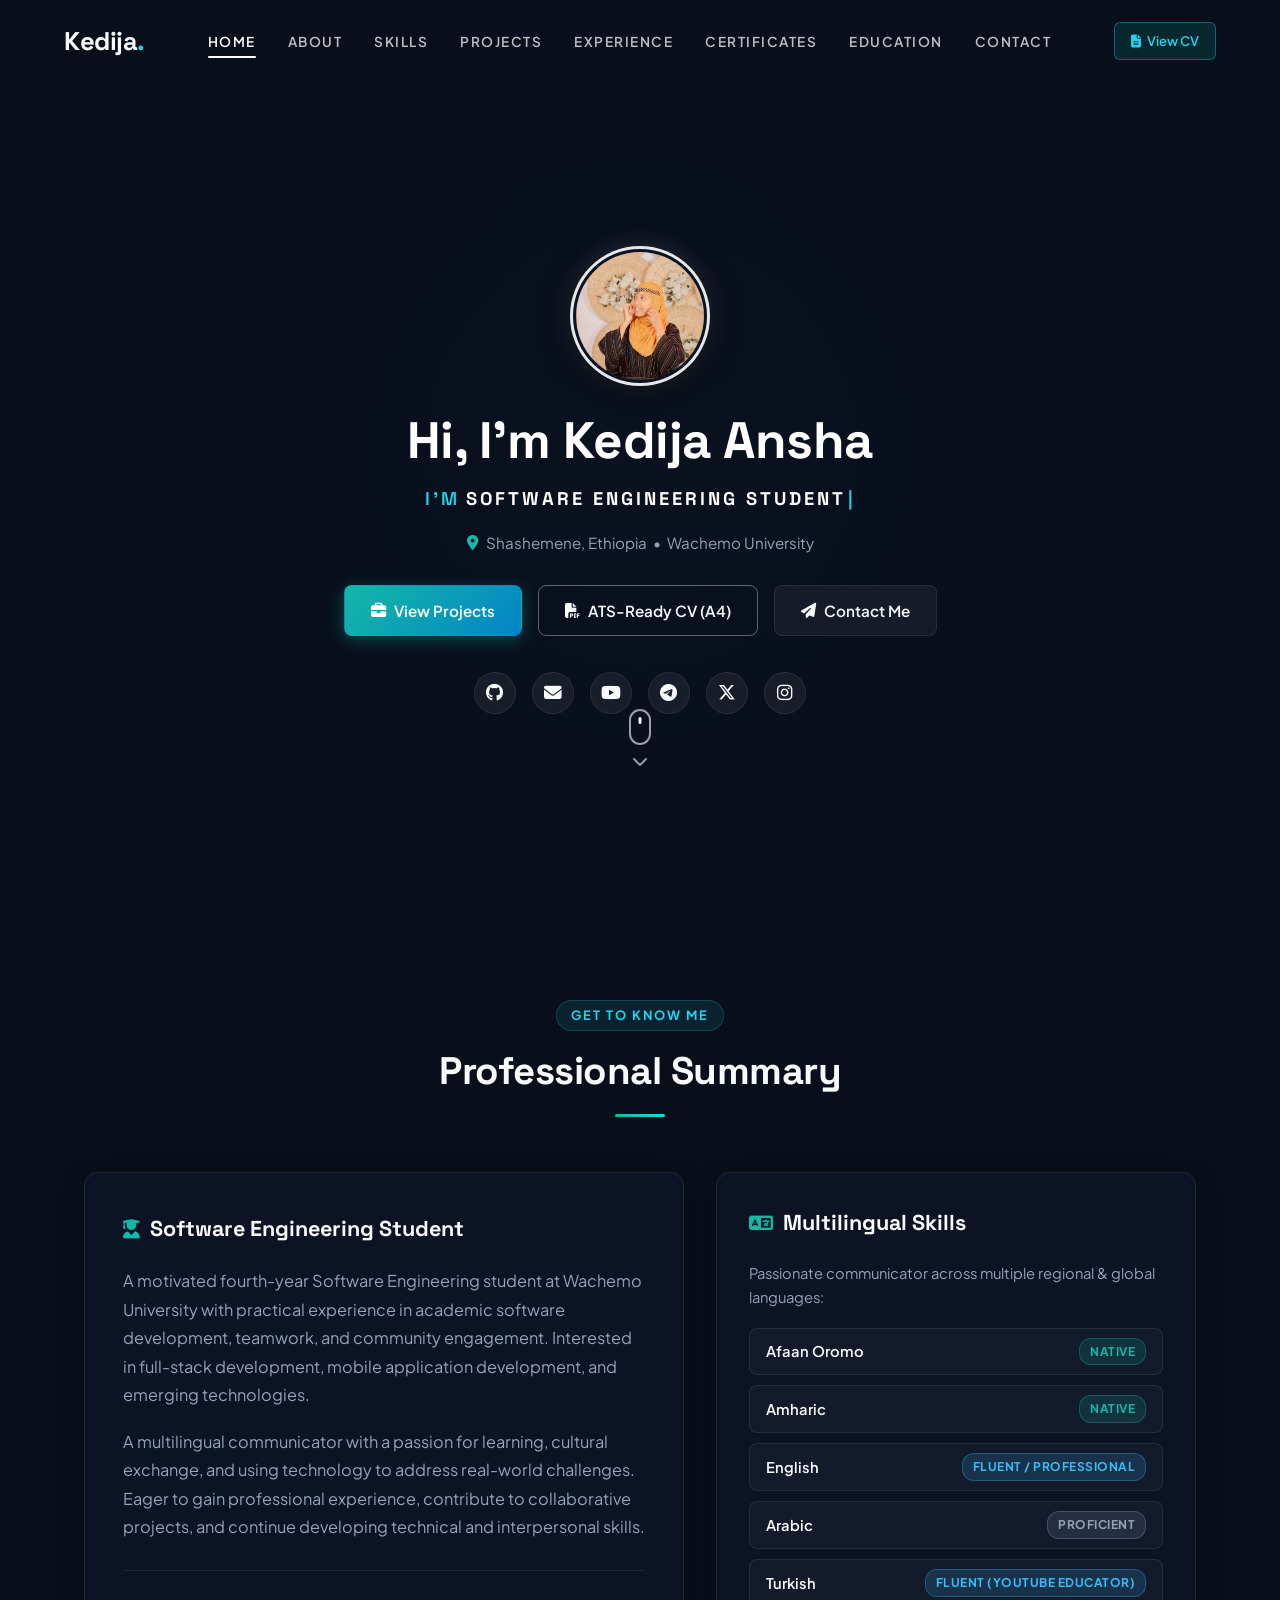
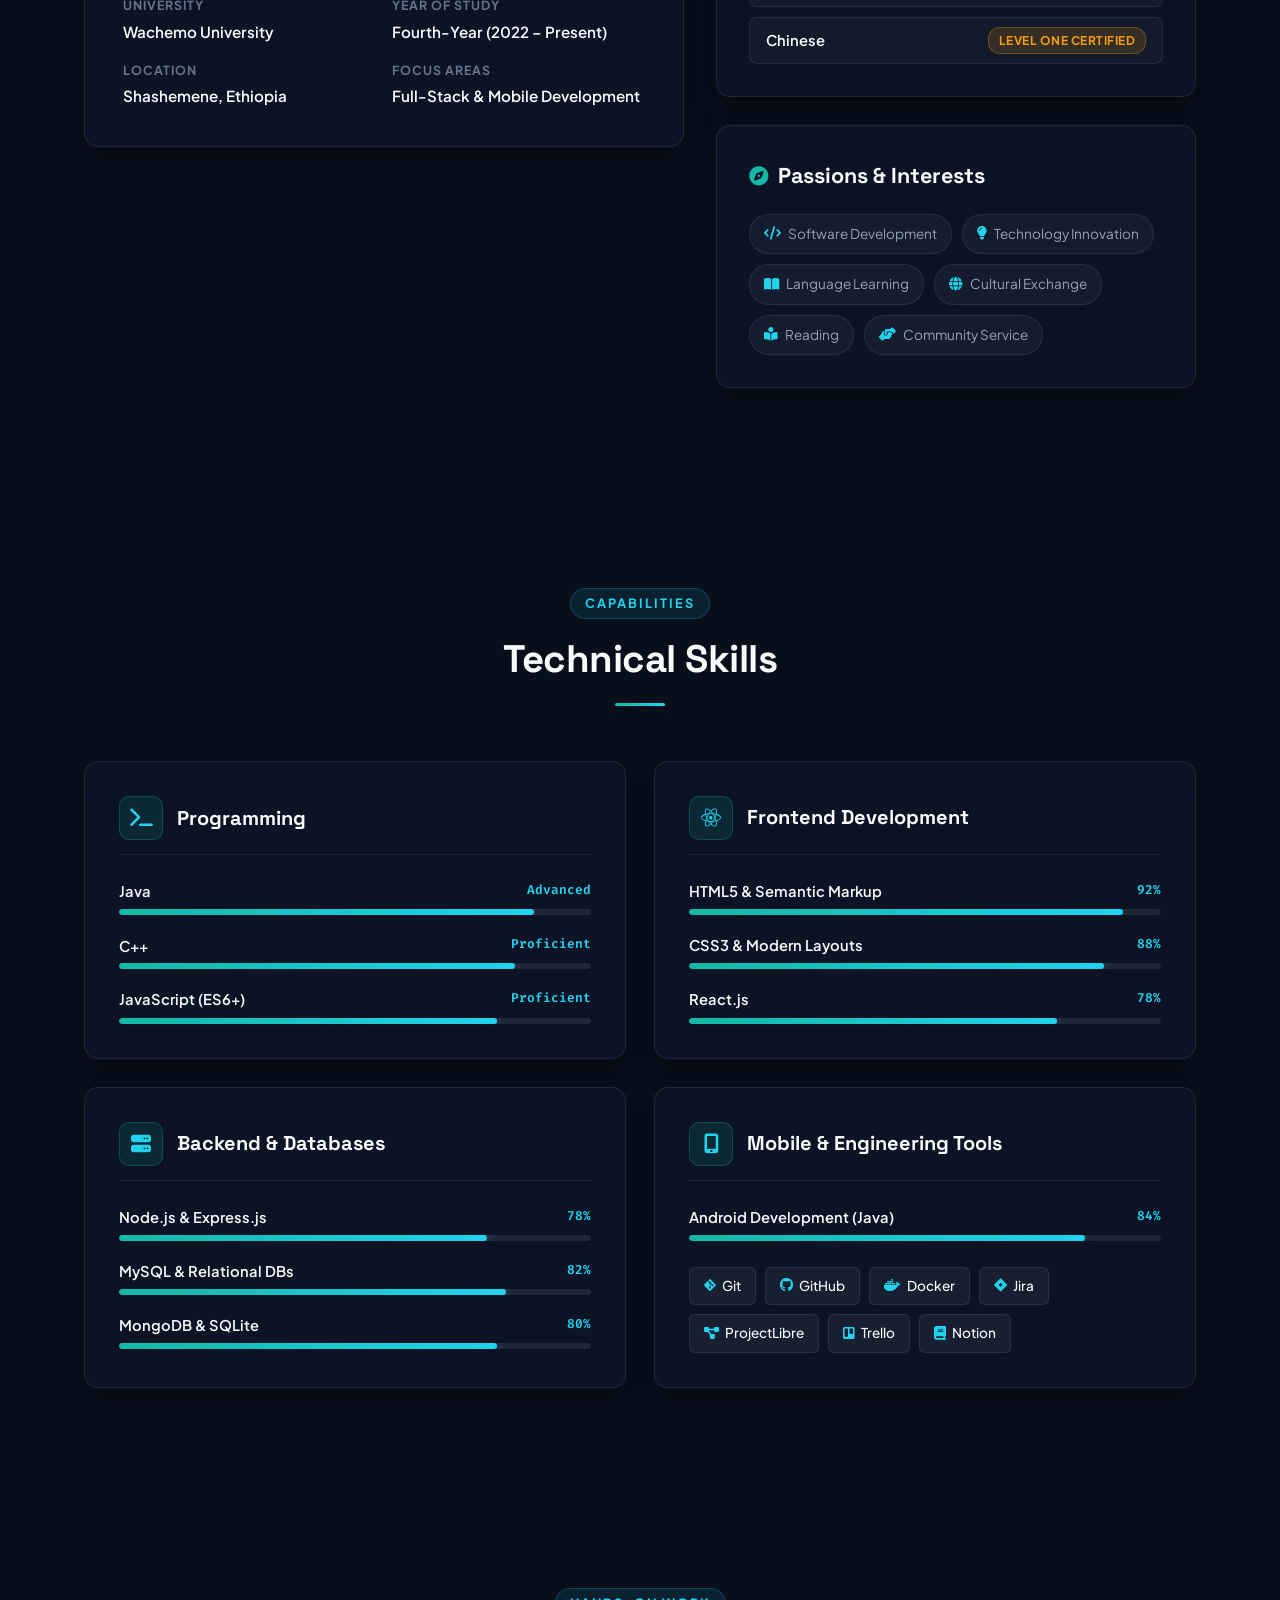
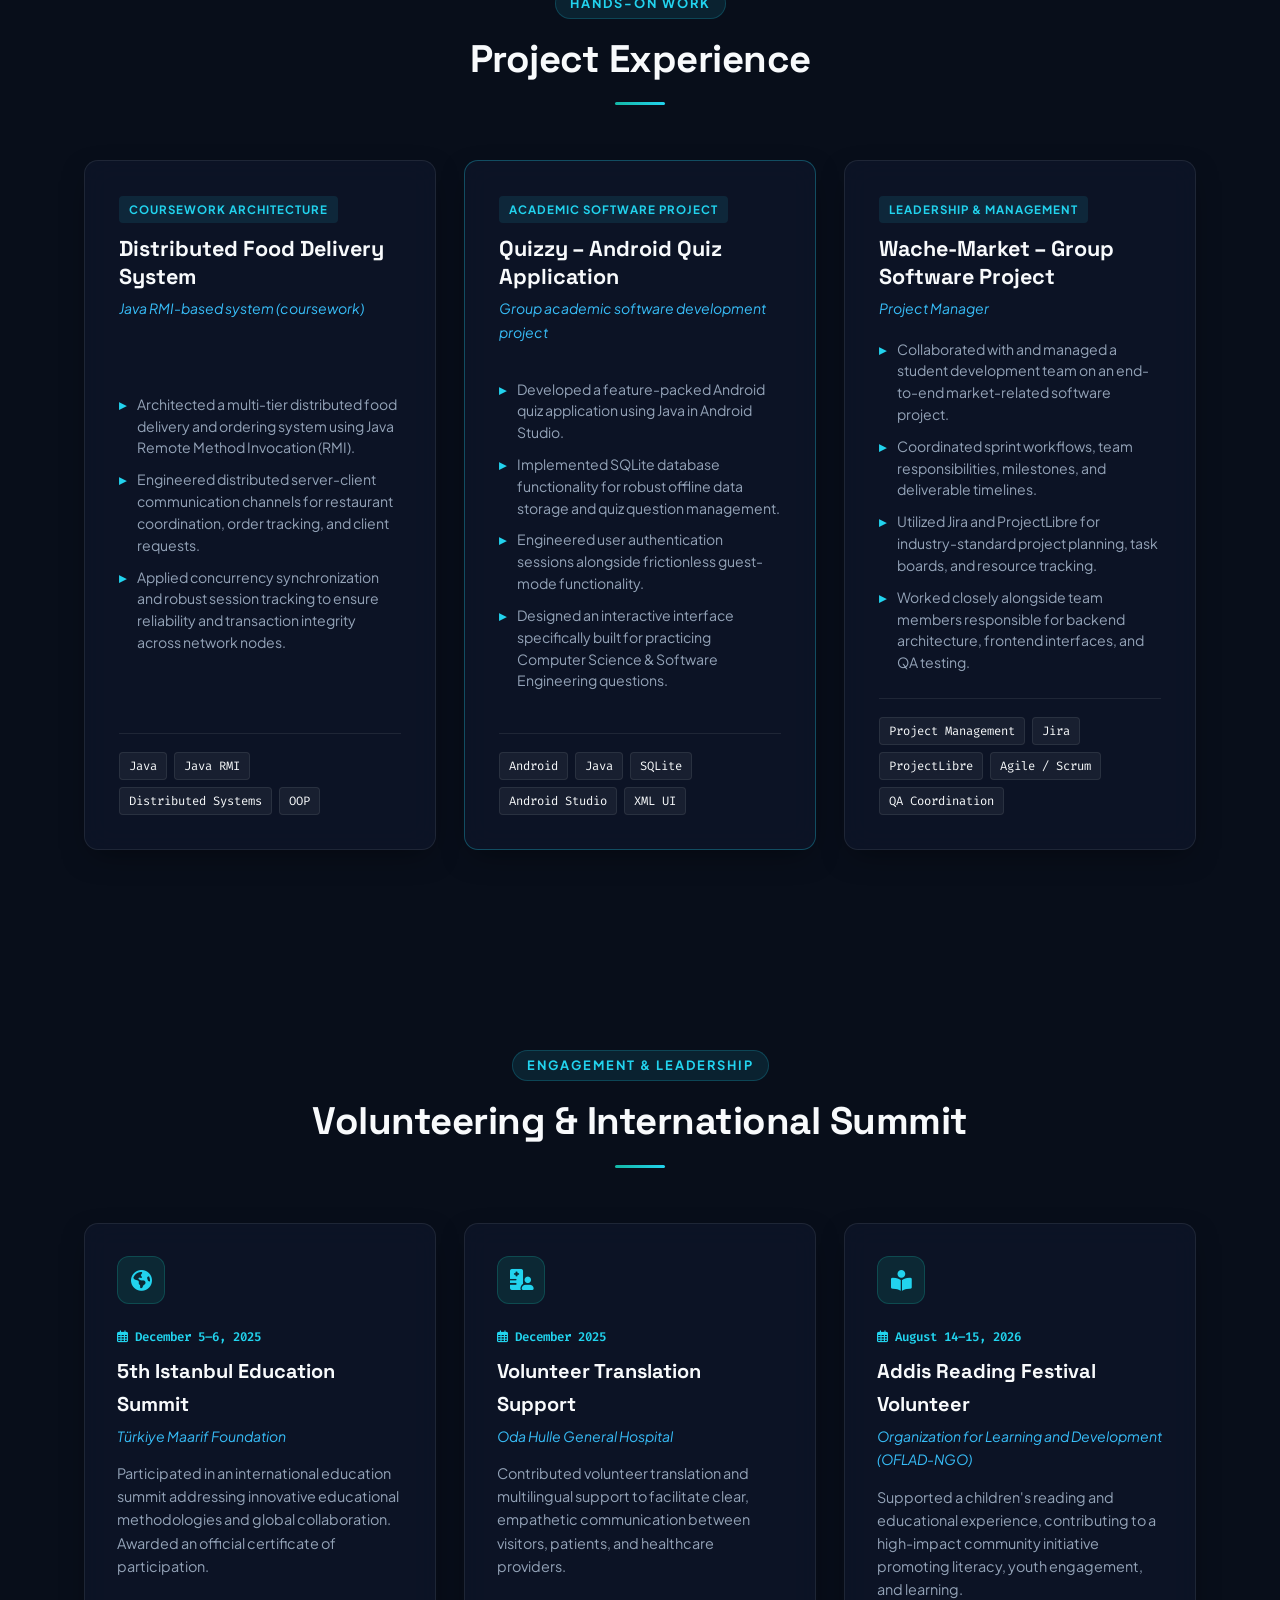
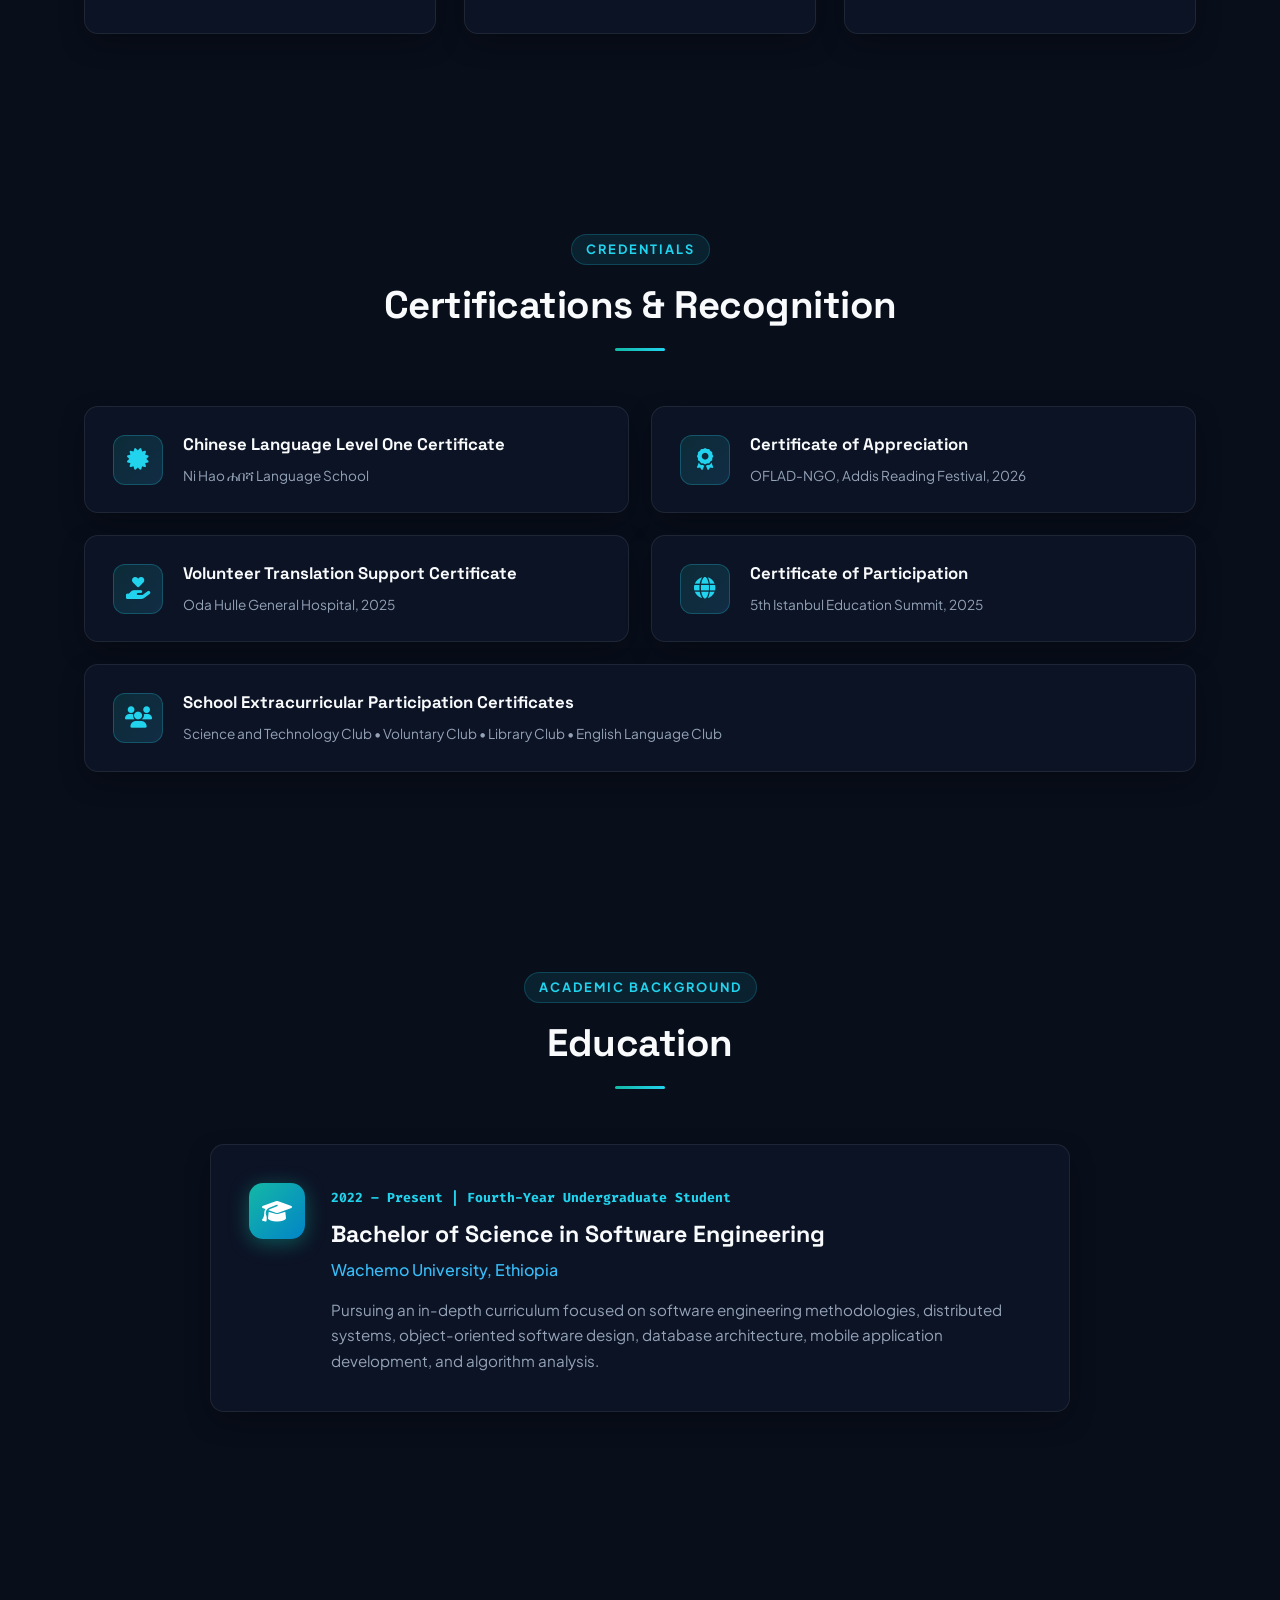
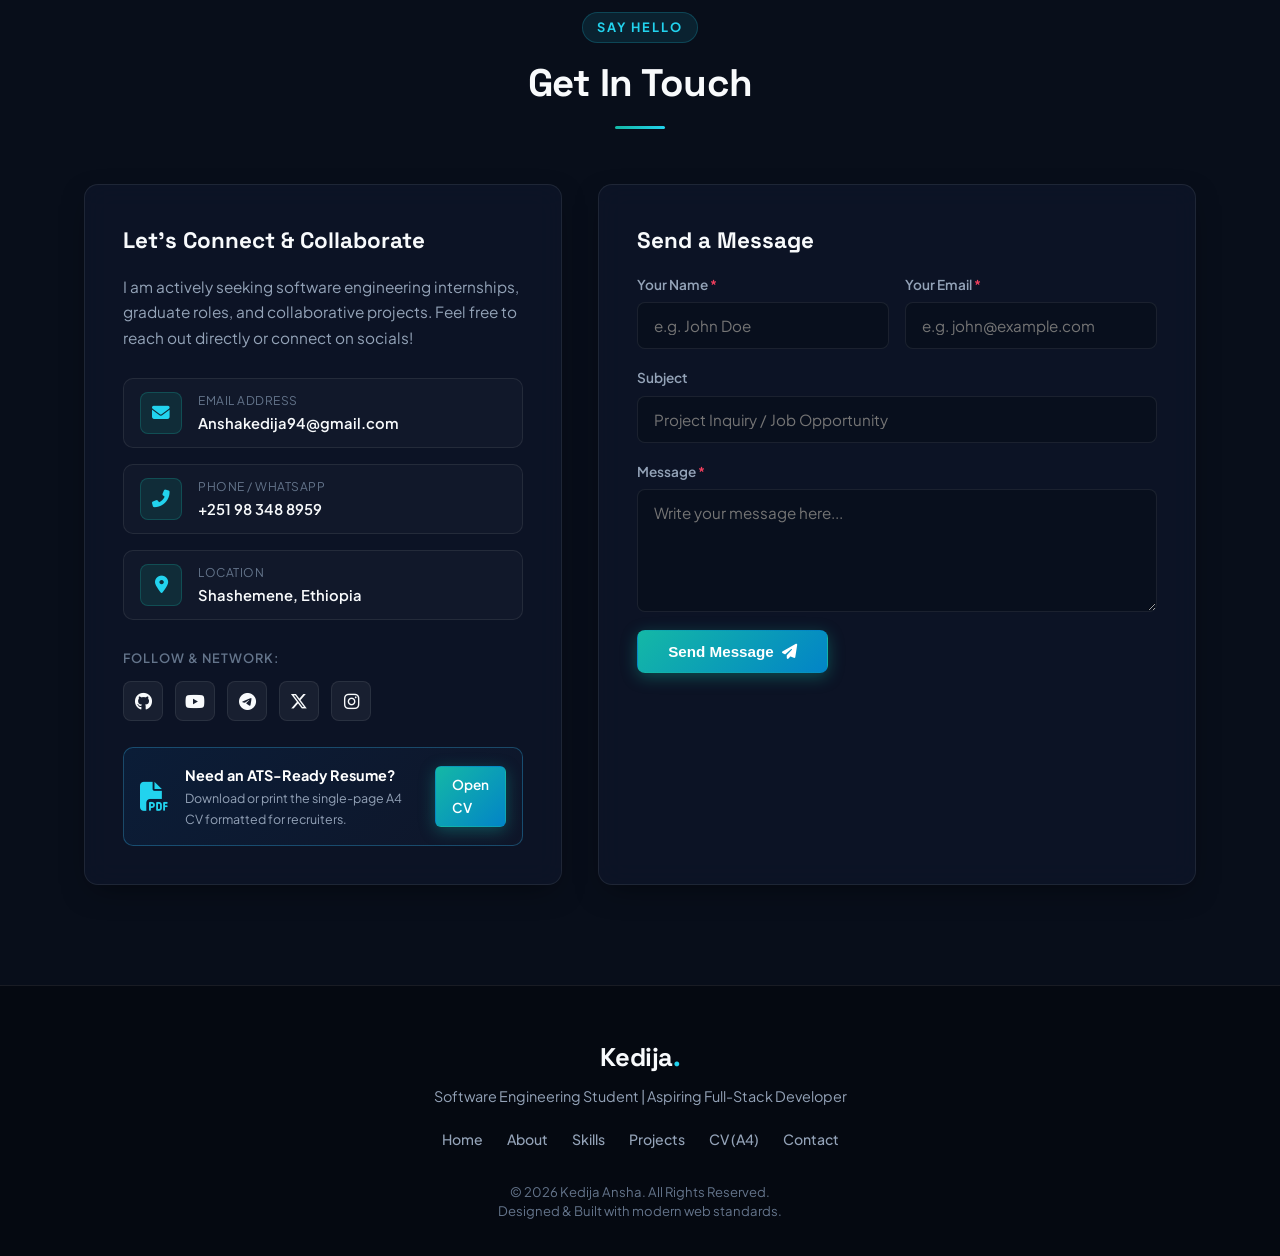
==== commit 40c459fa: "Fixed hero image placement and finalized portfolio layout" ====
--- a/index.html
+++ b/index.html
@@ -13,7 +13,6 @@
     <link rel="preconnect" href="https://fonts.gstatic.com" crossorigin>
     <link href="https://fonts.googleapis.com/css2?family=Fira+Code:wght@400;500;600&family=Plus+Jakarta+Sans:wght@300;400;500;600;700;800&family=Space+Grotesk:wght@500;700&display=swap" rel="stylesheet">
     <!-- Stylesheet -->
-     <img src="./images/kedija.jpg" alt="Kedija Ansha" class="hero-avatar-img">
     <link rel="stylesheet" href="styles.css">
 </head>
 <body>
@@ -65,8 +64,8 @@
                 <div class="hero-avatar-wrapper">
                     <div class="avatar-ring">
                         <!-- Make sure this path matches your image folder name (imags or images) -->
-                        <img src="./imags/kedija.jpg" alt="Kedija Ansha" class="hero-avatar-img">
-                    </div>
+                    <img src="./images/kedija.jpg" alt="Kedija Ansha" class="hero-avatar-img">
+                     </div>
                 </div>
 
                 <h1 class="hero-heading">Hi, I'm <span class="highlight-name">Kedija Ansha</span></h1>
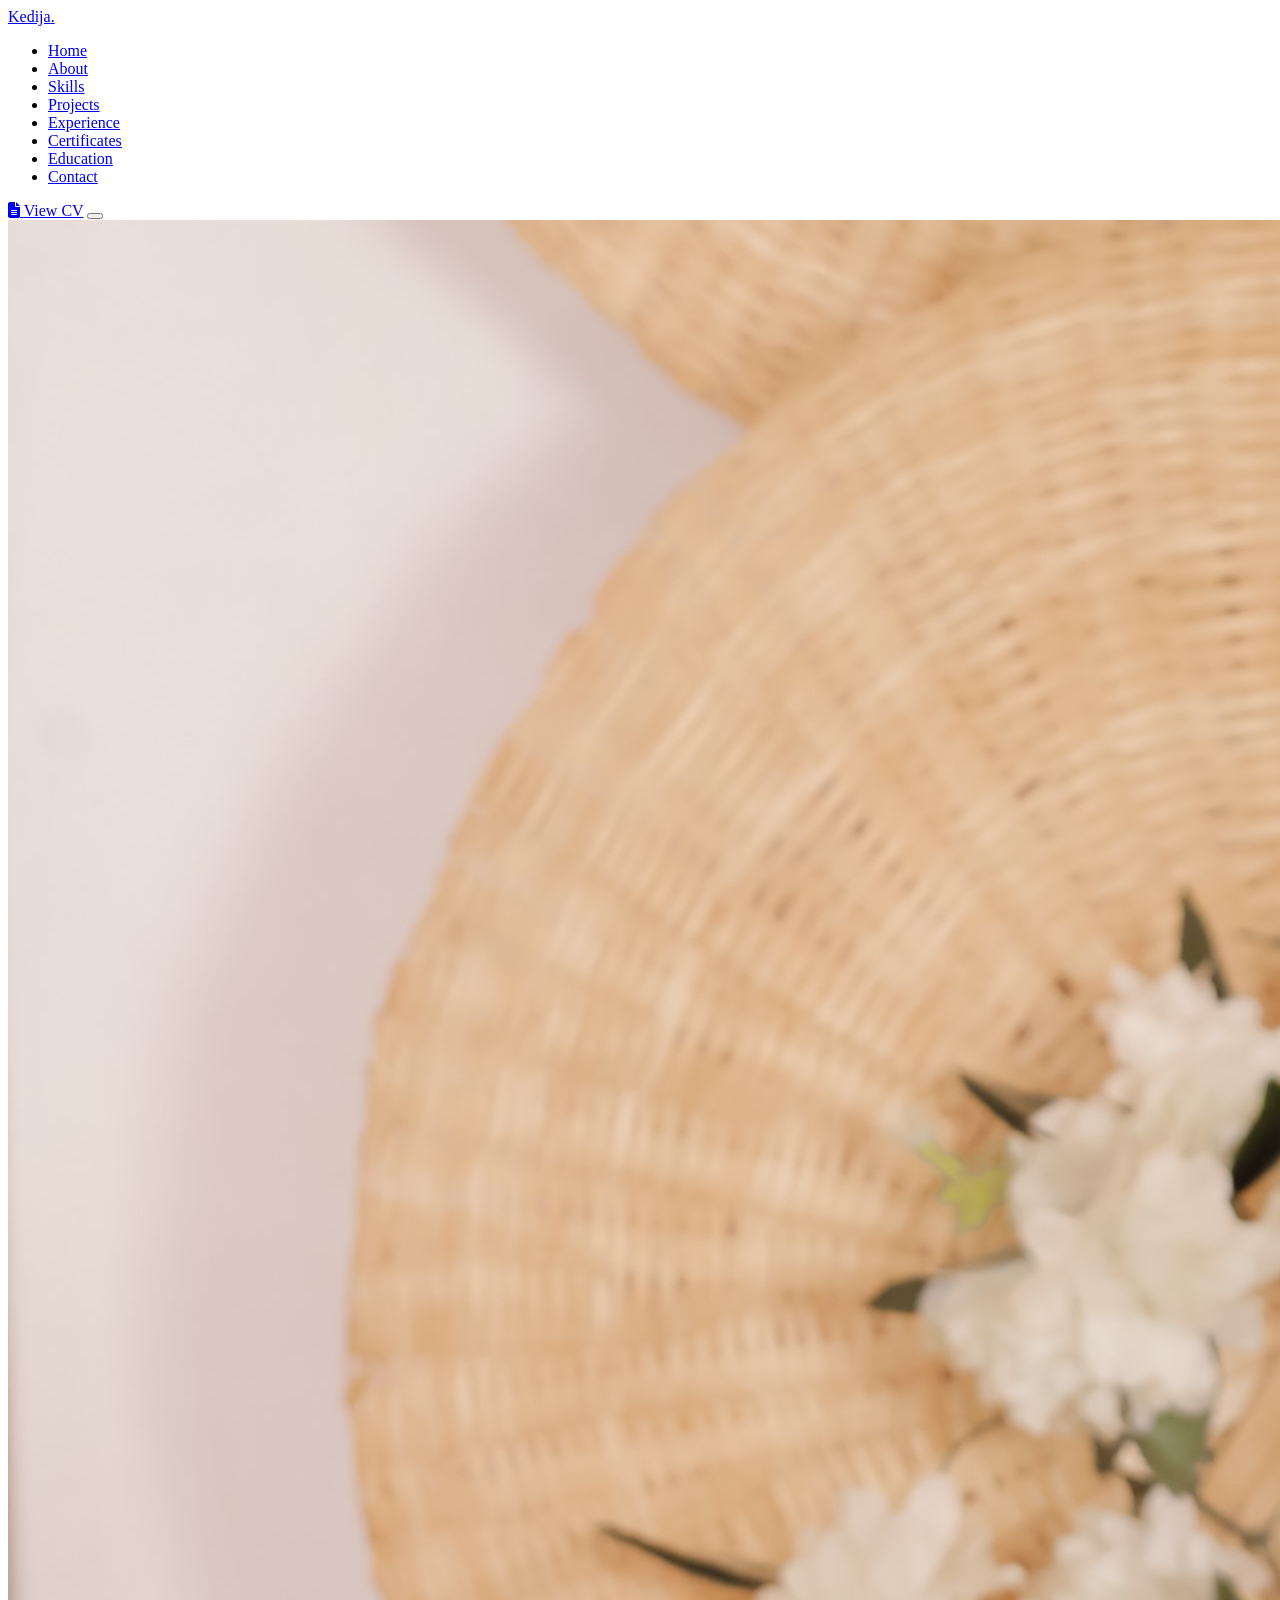
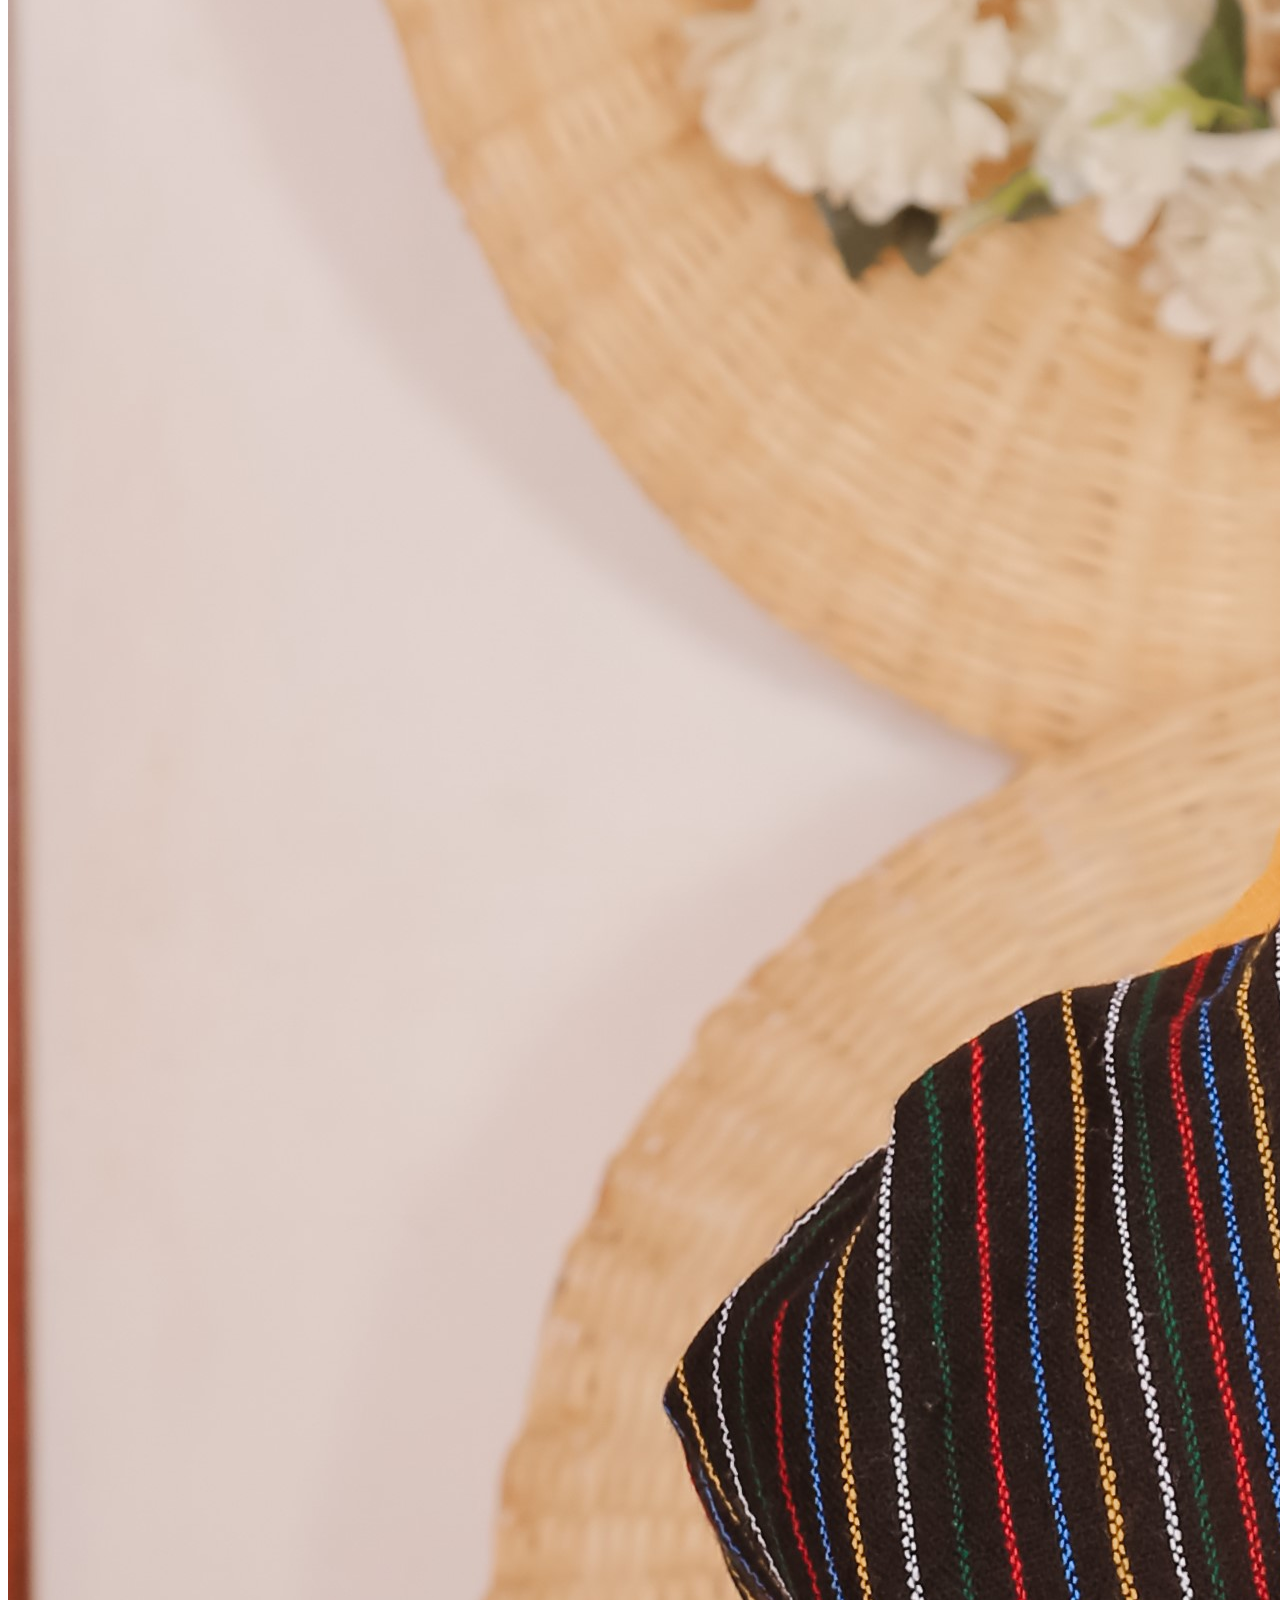
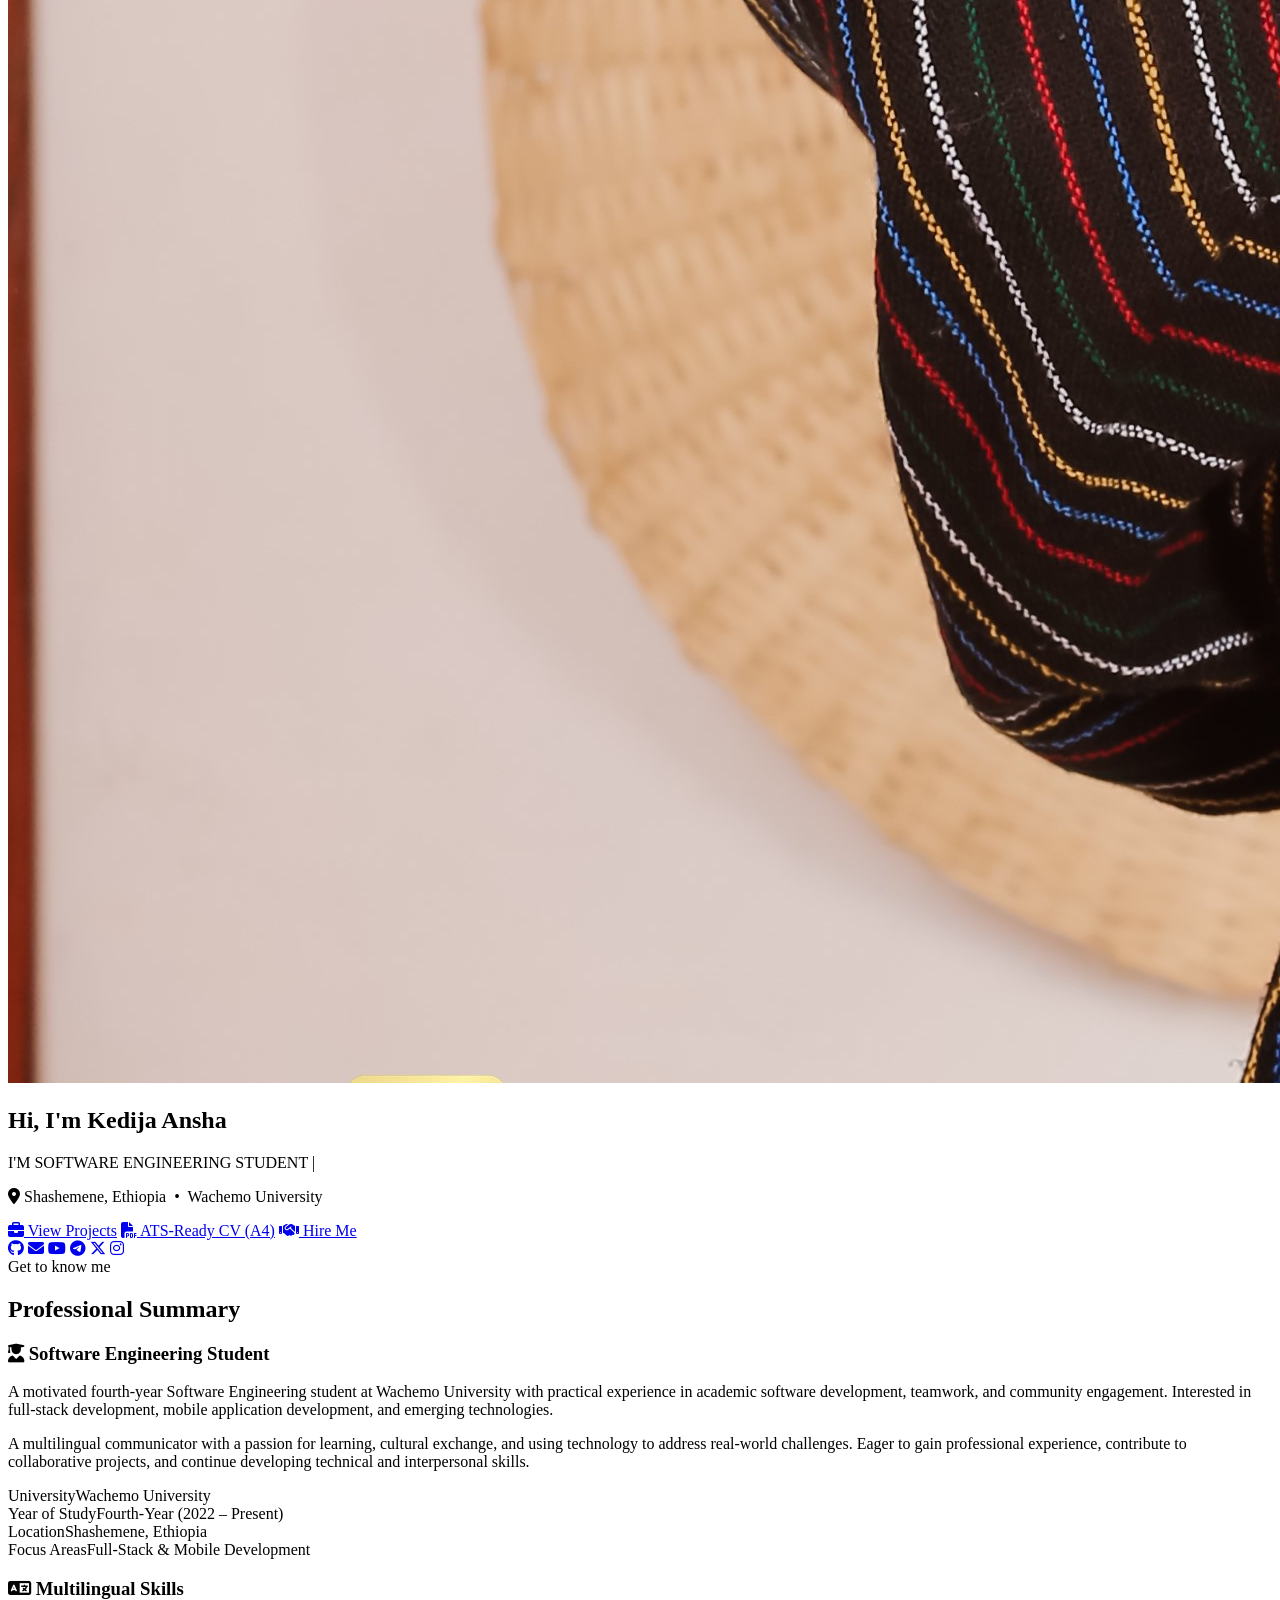
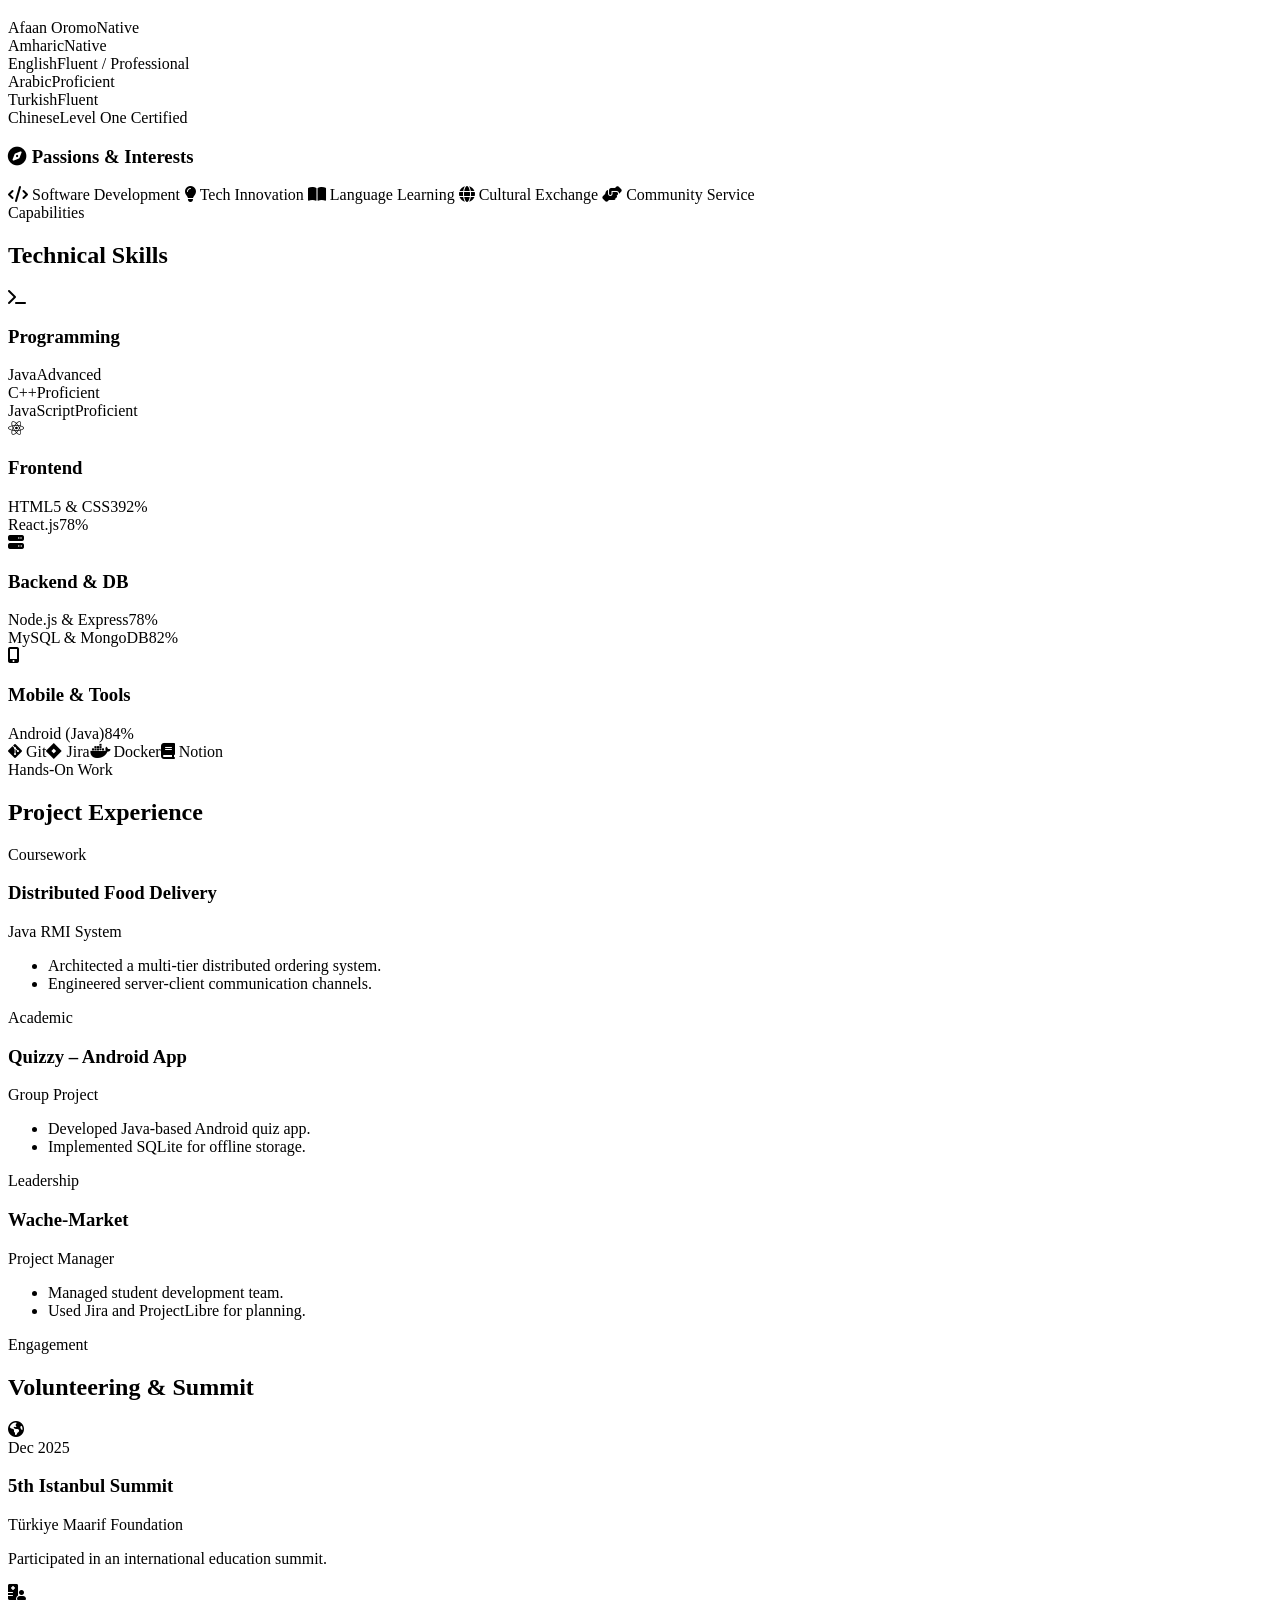
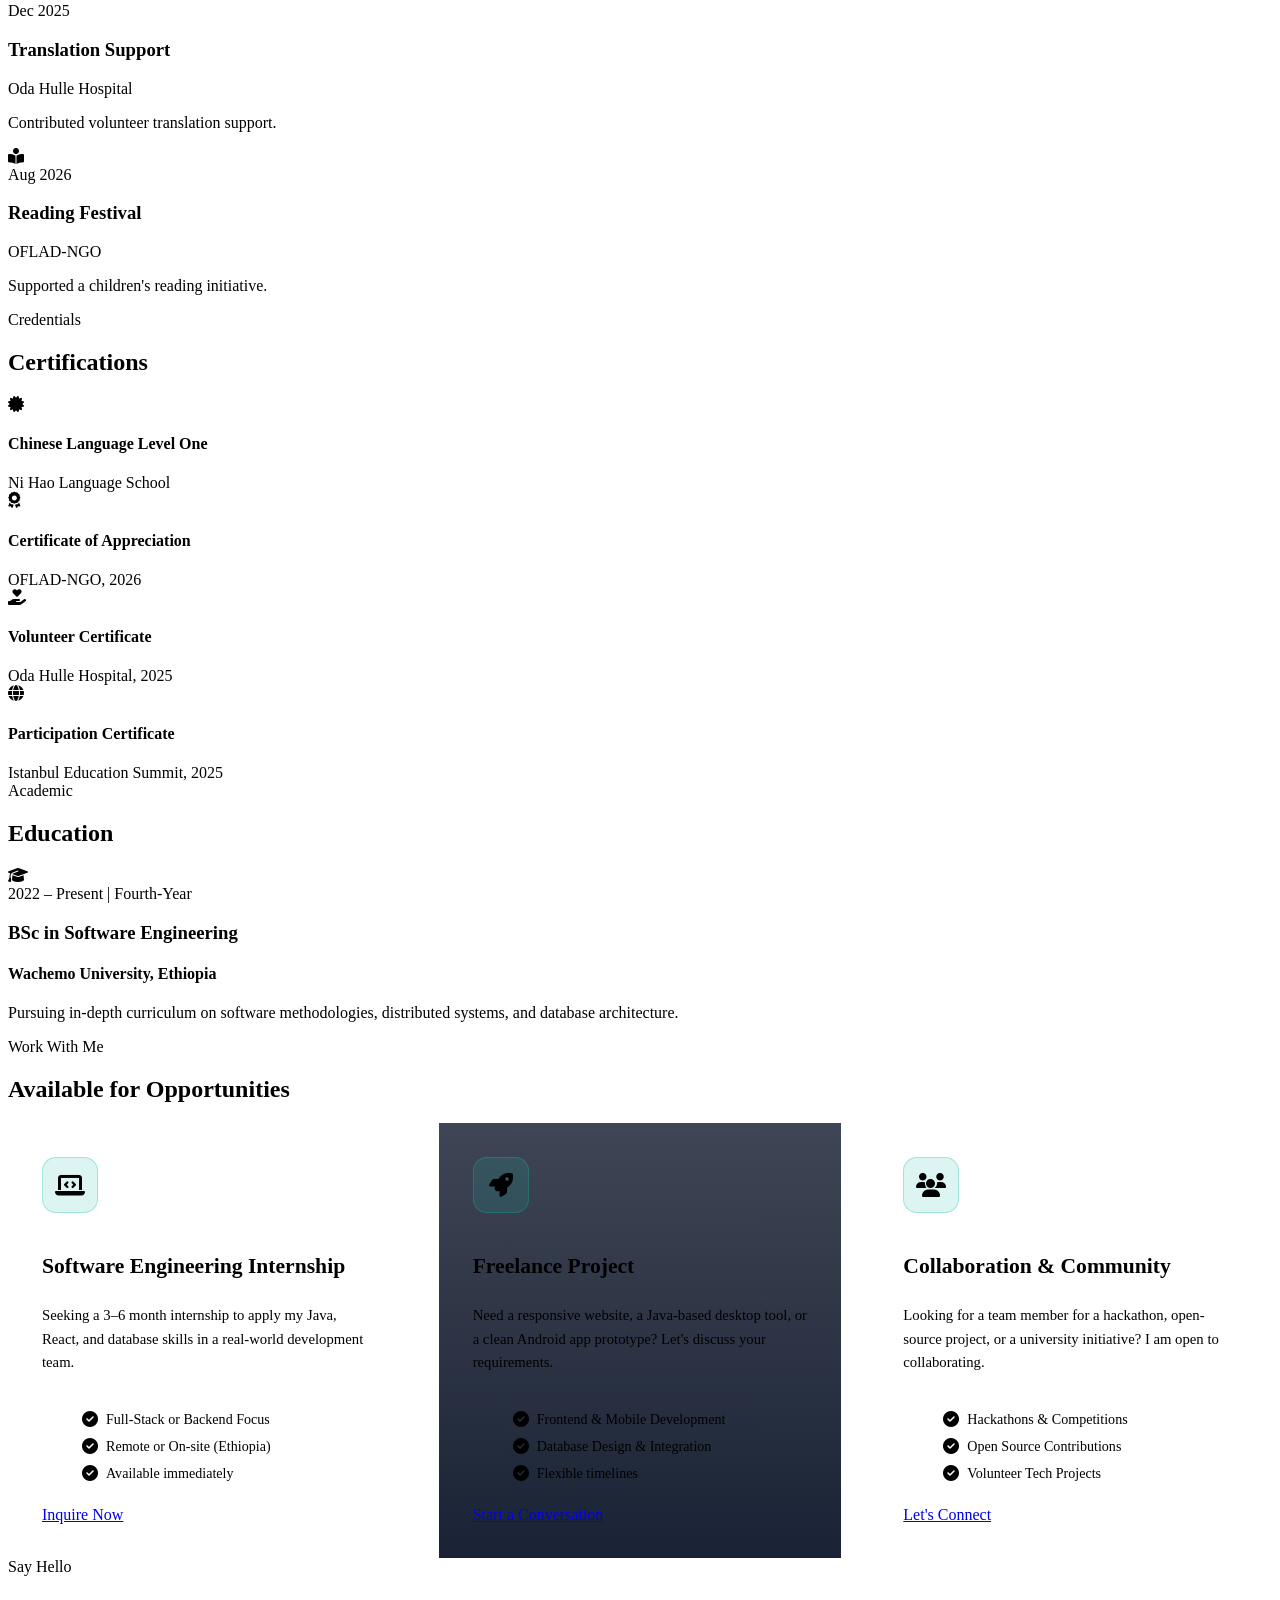
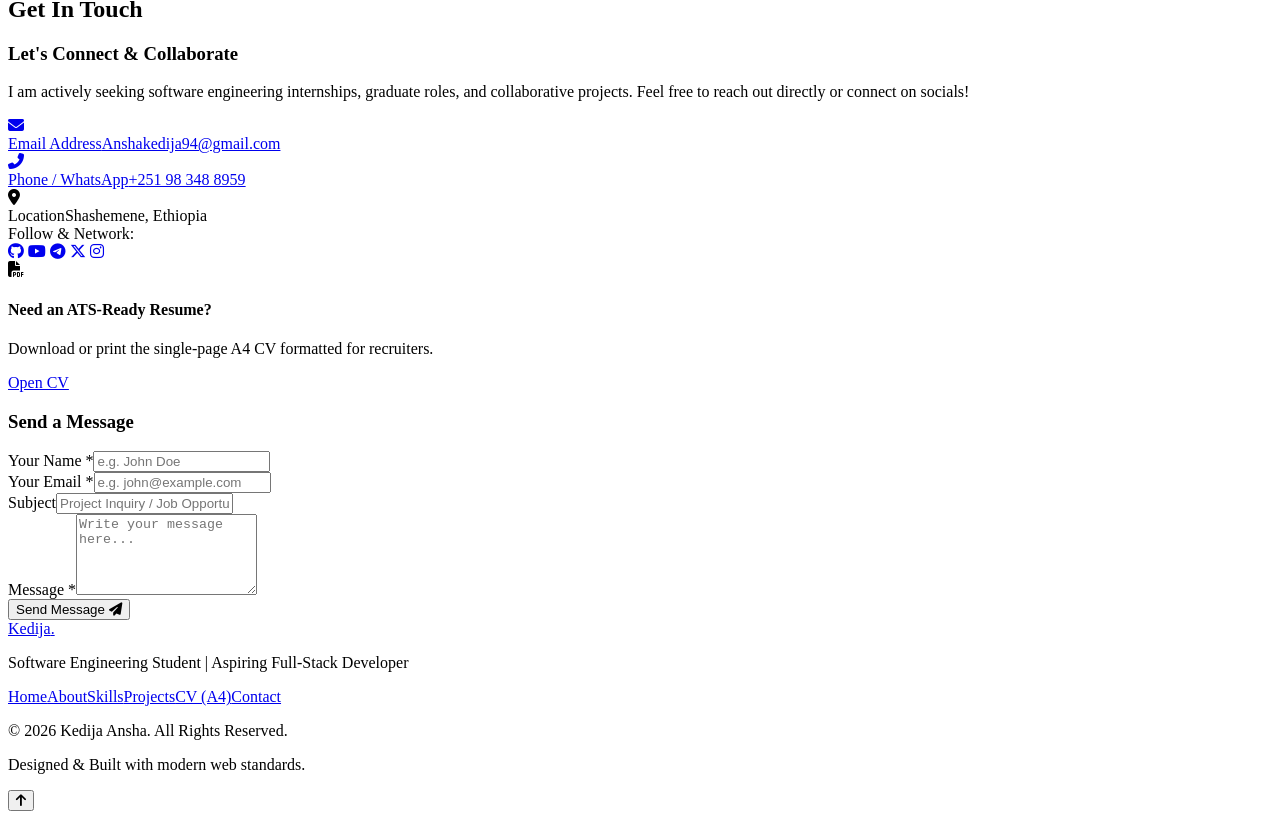
==== commit 1636c1b6: "Added cover photo, mobile slide-out menu, and Hire Me scenarios" ====
--- a/index.html
+++ b/index.html
@@ -4,27 +4,19 @@
     <meta charset="UTF-8">
     <meta name="viewport" content="width=device-width, initial-scale=1.0">
     <title>Kedija Ansha | Software Engineering Student & Aspiring Full-Stack Developer</title>
-    <!-- Favicon / Meta -->
     <meta name="description" content="Portfolio of Kedija Ansha - Fourth-Year Software Engineering Student at Wachemo University. Aspiring Full-Stack & Android Developer.">
-    <!-- Font Awesome Icons -->
     <link rel="stylesheet" href="https://cdnjs.cloudflare.com/ajax/libs/font-awesome/6.4.0/css/all.min.css">
-    <!-- Google Fonts -->
     <link rel="preconnect" href="https://fonts.googleapis.com">
     <link rel="preconnect" href="https://fonts.gstatic.com" crossorigin>
     <link href="https://fonts.googleapis.com/css2?family=Fira+Code:wght@400;500;600&family=Plus+Jakarta+Sans:wght@300;400;500;600;700;800&family=Space+Grotesk:wght@500;700&display=swap" rel="stylesheet">
-    <!-- Stylesheet -->
     <link rel="stylesheet" href="styles.css">
 </head>
 <body>
 
-    <!-- ==============================================
-         HEADER & NAVIGATION
-    =============================================== -->
+    <!-- HEADER -->
     <header id="navbar">
         <div class="nav-container">
-            <a href="#home" class="logo">
-                <span class="logo-text">Kedija</span><span class="logo-dot">.</span>
-            </a>
+            <a href="#home" class="logo"><span class="logo-text">Kedija</span><span class="logo-dot">.</span></a>
             
             <nav class="nav-menu" id="navMenu">
                 <ul class="nav-links">
@@ -40,32 +32,26 @@
             </nav>
 
             <div class="header-actions">
-                <a href="cv.html" target="_blank" class="btn btn-cv-nav" title="View ATS-friendly Single Page CV">
-                    <i class="fas fa-file-alt"></i> <span>View CV</span>
-                </a>
+                <a href="cv.html" target="_blank" class="btn btn-cv-nav"><i class="fas fa-file-alt"></i> <span>View CV</span></a>
                 <button class="menu-toggle" id="menuToggle" aria-label="Toggle navigation">
-                    <span></span>
-                    <span></span>
-                    <span></span>
+                    <span></span><span></span><span></span>
                 </button>
             </div>
         </div>
     </header>
 
-    <!-- ==============================================
-         HERO SECTION
-    =============================================== -->
+    <!-- HERO SECTION (Updated Cover Photo) -->
     <section id="home" class="hero-section">
-        <div class="hero-backdrop"></div>
+        <!-- Cover Photo with subtle gradient overlay -->
+        <div class="hero-backdrop" style="background-image: url('https://images.unsplash.com/photo-1517694712202-14dd9538aa97?auto=format&fit=crop&w=1920&q=80');"></div>
         <div class="hero-overlay"></div>
         
         <div class="hero-container">
             <div class="hero-content">
                 <div class="hero-avatar-wrapper">
                     <div class="avatar-ring">
-                        <!-- Make sure this path matches your image folder name (imags or images) -->
-                    <img src="./images/kedija.jpg" alt="Kedija Ansha" class="hero-avatar-img">
-                     </div>
+                        <img src="./images/kedija.jpg" alt="Kedija Ansha" class="hero-avatar-img">
+                    </div>
                 </div>
 
                 <h1 class="hero-heading">Hi, I'm <span class="highlight-name">Kedija Ansha</span></h1>
@@ -81,39 +67,24 @@
                 </p>
 
                 <div class="hero-cta-group">
-                    <a href="#projects" class="btn btn-primary">
-                        <i class="fas fa-briefcase"></i> View Projects
-                    </a>
-                    <a href="cv.html" target="_blank" class="btn btn-outline-white">
-                        <i class="fas fa-file-pdf"></i> ATS-Ready CV (A4)
-                    </a>
-                    <a href="#contact" class="btn btn-ghost">
-                        <i class="fas fa-paper-plane"></i> Contact Me
-                    </a>
+                    <a href="#projects" class="btn btn-primary"><i class="fas fa-briefcase"></i> View Projects</a>
+                    <a href="cv.html" target="_blank" class="btn btn-outline-white"><i class="fas fa-file-pdf"></i> ATS-Ready CV (A4)</a>
+                    <a href="#hire-me" class="btn btn-ghost"><i class="fas fa-handshake"></i> Hire Me</a>
                 </div>
 
                 <div class="hero-socials">
-                    <a href="https://github.com/KedijaAnsha" target="_blank" aria-label="GitHub" title="GitHub"><i class="fab fa-github"></i></a>
-                    <a href="mailto:Anshakedija94@gmail.com" aria-label="Email" title="Email"><i class="fas fa-envelope"></i></a>
-                    <a href="https://www.youtube.com/@kedijaansha" target="_blank" aria-label="YouTube" title="YouTube"><i class="fab fa-youtube"></i></a>
-                    <a href="https://t.me/KAD_ija3" target="_blank" aria-label="Telegram" title="Telegram"><i class="fab fa-telegram"></i></a>
-                    <a href="https://x.com/AnshaKedija" target="_blank" aria-label="Twitter/X" title="Twitter/X"><i class="fab fa-x-twitter"></i></a>
-                    <a href="https://www.instagram.com/12_kedija/?hl=en" target="_blank" aria-label="Instagram" title="Instagram"><i class="fab fa-instagram"></i></a>
-                </div>
-            </div>
-
-            <a href="#about" class="scroll-indicator" aria-label="Scroll to About section">
-                <span class="mouse">
-                    <span class="wheel"></span>
-                </span>
-                <i class="fas fa-chevron-down"></i>
-            </a>
-        </div>
-    </section>
-
-    <!-- ==============================================
-         ABOUT SECTION
-    =============================================== -->
+                    <a href="https://github.com/KedijaAnsha" target="_blank"><i class="fab fa-github"></i></a>
+                    <a href="mailto:Anshakedija94@gmail.com"><i class="fas fa-envelope"></i></a>
+                    <a href="https://www.youtube.com/@kedijaansha" target="_blank"><i class="fab fa-youtube"></i></a>
+                    <a href="https://t.me/KAD_ija3" target="_blank"><i class="fab fa-telegram"></i></a>
+                    <a href="https://x.com/AnshaKedija" target="_blank"><i class="fab fa-x-twitter"></i></a>
+                    <a href="https://www.instagram.com/12_kedija/?hl=en" target="_blank"><i class="fab fa-instagram"></i></a>
+                </div>
+            </div>
+        </div>
+    </section>
+
+    <!-- ABOUT SECTION (No changes) -->
     <section id="about" class="section about-section">
         <div class="container">
             <div class="section-title-wrap">
@@ -121,78 +92,37 @@
                 <h2 class="section-title">Professional Summary</h2>
                 <div class="title-bar"></div>
             </div>
-
             <div class="about-grid">
                 <div class="about-card glass-card">
                     <h3 class="card-title"><i class="fas fa-user-graduate"></i> Software Engineering Student</h3>
-                    <p class="summary-paragraph">
-                        A motivated fourth-year Software Engineering student at Wachemo University with practical experience in academic software development, teamwork, and community engagement. Interested in full-stack development, mobile application development, and emerging technologies.
-                    </p>
-                    <p class="summary-paragraph">
-                        A multilingual communicator with a passion for learning, cultural exchange, and using technology to address real-world challenges. Eager to gain professional experience, contribute to collaborative projects, and continue developing technical and interpersonal skills.
-                    </p>
-
+                    <p class="summary-paragraph">A motivated fourth-year Software Engineering student at Wachemo University with practical experience in academic software development, teamwork, and community engagement. Interested in full-stack development, mobile application development, and emerging technologies.</p>
+                    <p class="summary-paragraph">A multilingual communicator with a passion for learning, cultural exchange, and using technology to address real-world challenges. Eager to gain professional experience, contribute to collaborative projects, and continue developing technical and interpersonal skills.</p>
                     <div class="quick-facts-grid">
-                        <div class="fact-item">
-                            <span class="fact-label">University</span>
-                            <span class="fact-value">Wachemo University</span>
-                        </div>
-                        <div class="fact-item">
-                            <span class="fact-label">Year of Study</span>
-                            <span class="fact-value">Fourth-Year (2022 – Present)</span>
-                        </div>
-                        <div class="fact-item">
-                            <span class="fact-label">Location</span>
-                            <span class="fact-value">Shashemene, Ethiopia</span>
-                        </div>
-                        <div class="fact-item">
-                            <span class="fact-label">Focus Areas</span>
-                            <span class="fact-value">Full-Stack & Mobile Development</span>
-                        </div>
-                    </div>
-                </div>
-
+                        <div class="fact-item"><span class="fact-label">University</span><span class="fact-value">Wachemo University</span></div>
+                        <div class="fact-item"><span class="fact-label">Year of Study</span><span class="fact-value">Fourth-Year (2022 – Present)</span></div>
+                        <div class="fact-item"><span class="fact-label">Location</span><span class="fact-value">Shashemene, Ethiopia</span></div>
+                        <div class="fact-item"><span class="fact-label">Focus Areas</span><span class="fact-value">Full-Stack & Mobile Development</span></div>
+                    </div>
+                </div>
                 <div class="about-side-column">
                     <div class="language-card glass-card">
                         <h3 class="card-title"><i class="fas fa-language"></i> Multilingual Skills</h3>
-                        <p class="section-desc">Passionate communicator across multiple regional & global languages:</p>
-                        
                         <div class="language-badges">
-                            <div class="lang-pill">
-                                <span class="lang-title">Afaan Oromo</span>
-                                <span class="lang-tag native">Native</span>
-                            </div>
-                            <div class="lang-pill">
-                                <span class="lang-title">Amharic</span>
-                                <span class="lang-tag native">Native</span>
-                            </div>
-                            <div class="lang-pill">
-                                <span class="lang-title">English</span>
-                                <span class="lang-tag fluent">Fluent / Professional</span>
-                            </div>
-                            <div class="lang-pill">
-                                <span class="lang-title">Arabic</span>
-                                <span class="lang-tag proficient">Proficient</span>
-                            </div>
-                            <div class="lang-pill">
-                                <span class="lang-title">Turkish</span>
-                                <span class="lang-tag fluent">Fluent (YouTube Educator)</span>
-                            </div>
-                            <div class="lang-pill">
-                                <span class="lang-title">Chinese</span>
-                                <span class="lang-tag learning">Level One Certified</span>
-                            </div>
+                            <div class="lang-pill"><span class="lang-title">Afaan Oromo</span><span class="lang-tag native">Native</span></div>
+                            <div class="lang-pill"><span class="lang-title">Amharic</span><span class="lang-tag native">Native</span></div>
+                            <div class="lang-pill"><span class="lang-title">English</span><span class="lang-tag fluent">Fluent / Professional</span></div>
+                            <div class="lang-pill"><span class="lang-title">Arabic</span><span class="lang-tag proficient">Proficient</span></div>
+                            <div class="lang-pill"><span class="lang-title">Turkish</span><span class="lang-tag fluent">Fluent</span></div>
+                            <div class="lang-pill"><span class="lang-title">Chinese</span><span class="lang-tag learning">Level One Certified</span></div>
                         </div>
                     </div>
-
                     <div class="interests-card glass-card">
                         <h3 class="card-title"><i class="fas fa-compass"></i> Passions & Interests</h3>
                         <div class="interests-tags">
                             <span class="interest-badge"><i class="fas fa-code"></i> Software Development</span>
-                            <span class="interest-badge"><i class="fas fa-lightbulb"></i> Technology Innovation</span>
+                            <span class="interest-badge"><i class="fas fa-lightbulb"></i> Tech Innovation</span>
                             <span class="interest-badge"><i class="fas fa-book-open"></i> Language Learning</span>
                             <span class="interest-badge"><i class="fas fa-globe"></i> Cultural Exchange</span>
-                            <span class="interest-badge"><i class="fas fa-book-reader"></i> Reading</span>
                             <span class="interest-badge"><i class="fas fa-hands-helping"></i> Community Service</span>
                         </div>
                     </div>
@@ -201,483 +131,174 @@
         </div>
     </section>
 
-    <!-- ==============================================
-         TECHNICAL SKILLS SECTION
-    =============================================== -->
+    <!-- SKILLS & PROJECTS & EXPERIENCE & CERTS (Same as before, kept for brevity) -->
     <section id="skills" class="section skills-section">
         <div class="container">
-            <div class="section-title-wrap">
-                <span class="section-badge">Capabilities</span>
-                <h2 class="section-title">Technical Skills</h2>
-                <div class="title-bar"></div>
-            </div>
-
+            <div class="section-title-wrap"><span class="section-badge">Capabilities</span><h2 class="section-title">Technical Skills</h2><div class="title-bar"></div></div>
             <div class="skills-grid">
-                <!-- Category 1: Programming -->
-                <div class="skill-group-card glass-card">
-                    <div class="skill-group-header">
-                        <div class="group-icon-wrap"><i class="fas fa-terminal"></i></div>
-                        <h3>Programming</h3>
-                    </div>
-                    <div class="skill-items-list">
-                        <div class="skill-item">
-                            <div class="skill-info">
-                                <span>Java</span>
-                                <span class="skill-percent">Advanced</span>
-                            </div>
-                            <div class="skill-progress"><div class="progress-fill" style="width: 88%;"></div></div>
-                        </div>
-                        <div class="skill-item">
-                            <div class="skill-info">
-                                <span>C++</span>
-                                <span class="skill-percent">Proficient</span>
-                            </div>
-                            <div class="skill-progress"><div class="progress-fill" style="width: 84%;"></div></div>
-                        </div>
-                        <div class="skill-item">
-                            <div class="skill-info">
-                                <span>JavaScript (ES6+)</span>
-                                <span class="skill-percent">Proficient</span>
-                            </div>
-                            <div class="skill-progress"><div class="progress-fill" style="width: 80%;"></div></div>
-                        </div>
-                    </div>
-                </div>
-
-                <!-- Category 2: Frontend -->
-                <div class="skill-group-card glass-card">
-                    <div class="skill-group-header">
-                        <div class="group-icon-wrap"><i class="fab fa-react"></i></div>
-                        <h3>Frontend Development</h3>
-                    </div>
-                    <div class="skill-items-list">
-                        <div class="skill-item">
-                            <div class="skill-info">
-                                <span>HTML5 & Semantic Markup</span>
-                                <span class="skill-percent">92%</span>
-                            </div>
-                            <div class="skill-progress"><div class="progress-fill" style="width: 92%;"></div></div>
-                        </div>
-                        <div class="skill-item">
-                            <div class="skill-info">
-                                <span>CSS3 & Modern Layouts</span>
-                                <span class="skill-percent">88%</span>
-                            </div>
-                            <div class="skill-progress"><div class="progress-fill" style="width: 88%;"></div></div>
-                        </div>
-                        <div class="skill-item">
-                            <div class="skill-info">
-                                <span>React.js</span>
-                                <span class="skill-percent">78%</span>
-                            </div>
-                            <div class="skill-progress"><div class="progress-fill" style="width: 78%;"></div></div>
-                        </div>
-                    </div>
-                </div>
-
-                <!-- Category 3: Backend & Databases -->
-                <div class="skill-group-card glass-card">
-                    <div class="skill-group-header">
-                        <div class="group-icon-wrap"><i class="fas fa-server"></i></div>
-                        <h3>Backend & Databases</h3>
-                    </div>
-                    <div class="skill-items-list">
-                        <div class="skill-item">
-                            <div class="skill-info">
-                                <span>Node.js & Express.js</span>
-                                <span class="skill-percent">78%</span>
-                            </div>
-                            <div class="skill-progress"><div class="progress-fill" style="width: 78%;"></div></div>
-                        </div>
-                        <div class="skill-item">
-                            <div class="skill-info">
-                                <span>MySQL & Relational DBs</span>
-                                <span class="skill-percent">82%</span>
-                            </div>
-                            <div class="skill-progress"><div class="progress-fill" style="width: 82%;"></div></div>
-                        </div>
-                        <div class="skill-item">
-                            <div class="skill-info">
-                                <span>MongoDB & SQLite</span>
-                                <span class="skill-percent">80%</span>
-                            </div>
-                            <div class="skill-progress"><div class="progress-fill" style="width: 80%;"></div></div>
-                        </div>
-                    </div>
-                </div>
-
-                <!-- Category 4: Mobile & Engineering Tools -->
-                <div class="skill-group-card glass-card">
-                    <div class="skill-group-header">
-                        <div class="group-icon-wrap"><i class="fas fa-mobile-alt"></i></div>
-                        <h3>Mobile & Engineering Tools</h3>
-                    </div>
-                    <div class="skill-items-list">
-                        <div class="skill-item">
-                            <div class="skill-info">
-                                <span>Android Development (Java)</span>
-                                <span class="skill-percent">84%</span>
-                            </div>
-                            <div class="skill-progress"><div class="progress-fill" style="width: 84%;"></div></div>
-                        </div>
-                        <div class="tools-tags-container">
-                            <span class="tool-tag"><i class="fab fa-git-alt"></i> Git</span>
-                            <span class="tool-tag"><i class="fab fa-github"></i> GitHub</span>
-                            <span class="tool-tag"><i class="fab fa-docker"></i> Docker</span>
-                            <span class="tool-tag"><i class="fab fa-jira"></i> Jira</span>
-                            <span class="tool-tag"><i class="fas fa-project-diagram"></i> ProjectLibre</span>
-                            <span class="tool-tag"><i class="fab fa-trello"></i> Trello</span>
-                            <span class="tool-tag"><i class="fas fa-book"></i> Notion</span>
-                        </div>
-                    </div>
-                </div>
-            </div>
-        </div>
-    </section>
-
-    <!-- ==============================================
-         PROJECT EXPERIENCE SECTION
-    =============================================== -->
+                <div class="skill-group-card glass-card"><div class="skill-group-header"><div class="group-icon-wrap"><i class="fas fa-terminal"></i></div><h3>Programming</h3></div><div class="skill-items-list"><div class="skill-item"><div class="skill-info"><span>Java</span><span class="skill-percent">Advanced</span></div><div class="skill-progress"><div class="progress-fill" style="width: 88%;"></div></div></div><div class="skill-item"><div class="skill-info"><span>C++</span><span class="skill-percent">Proficient</span></div><div class="skill-progress"><div class="progress-fill" style="width: 84%;"></div></div></div><div class="skill-item"><div class="skill-info"><span>JavaScript</span><span class="skill-percent">Proficient</span></div><div class="skill-progress"><div class="progress-fill" style="width: 80%;"></div></div></div></div></div>
+                <div class="skill-group-card glass-card"><div class="skill-group-header"><div class="group-icon-wrap"><i class="fab fa-react"></i></div><h3>Frontend</h3></div><div class="skill-items-list"><div class="skill-item"><div class="skill-info"><span>HTML5 & CSS3</span><span class="skill-percent">92%</span></div><div class="skill-progress"><div class="progress-fill" style="width: 92%;"></div></div></div><div class="skill-item"><div class="skill-info"><span>React.js</span><span class="skill-percent">78%</span></div><div class="skill-progress"><div class="progress-fill" style="width: 78%;"></div></div></div></div></div>
+                <div class="skill-group-card glass-card"><div class="skill-group-header"><div class="group-icon-wrap"><i class="fas fa-server"></i></div><h3>Backend & DB</h3></div><div class="skill-items-list"><div class="skill-item"><div class="skill-info"><span>Node.js & Express</span><span class="skill-percent">78%</span></div><div class="skill-progress"><div class="progress-fill" style="width: 78%;"></div></div></div><div class="skill-item"><div class="skill-info"><span>MySQL & MongoDB</span><span class="skill-percent">82%</span></div><div class="skill-progress"><div class="progress-fill" style="width: 82%;"></div></div></div></div></div>
+                <div class="skill-group-card glass-card"><div class="skill-group-header"><div class="group-icon-wrap"><i class="fas fa-mobile-alt"></i></div><h3>Mobile & Tools</h3></div><div class="skill-items-list"><div class="skill-item"><div class="skill-info"><span>Android (Java)</span><span class="skill-percent">84%</span></div><div class="skill-progress"><div class="progress-fill" style="width: 84%;"></div></div></div><div class="tools-tags-container"><span class="tool-tag"><i class="fab fa-git-alt"></i> Git</span><span class="tool-tag"><i class="fab fa-jira"></i> Jira</span><span class="tool-tag"><i class="fab fa-docker"></i> Docker</span><span class="tool-tag"><i class="fas fa-book"></i> Notion</span></div></div></div>
+            </div>
+        </div>
+    </section>
+
     <section id="projects" class="section projects-section">
         <div class="container">
-            <div class="section-title-wrap">
-                <span class="section-badge">Hands-On Work</span>
-                <h2 class="section-title">Project Experience</h2>
-                <div class="title-bar"></div>
-            </div>
-
+            <div class="section-title-wrap"><span class="section-badge">Hands-On Work</span><h2 class="section-title">Project Experience</h2><div class="title-bar"></div></div>
             <div class="projects-grid">
-                <!-- Project 1 -->
-                <article class="project-card glass-card">
-                    <div class="project-header">
-                        <div class="project-type-tag">Coursework Architecture</div>
-                        <h3 class="project-title">Distributed Food Delivery System</h3>
-                        <p class="project-role-text">Java RMI-based system (coursework)</p>
-                    </div>
-                    <div class="project-body">
-                        <ul class="project-bullets">
-                            <li>Architected a multi-tier distributed food delivery and ordering system using Java Remote Method Invocation (RMI).</li>
-                            <li>Engineered distributed server-client communication channels for restaurant coordination, order tracking, and client requests.</li>
-                            <li>Applied concurrency synchronization and robust session tracking to ensure reliability and transaction integrity across network nodes.</li>
-                        </ul>
-                    </div>
-                    <div class="project-tech-stack">
-                        <span>Java</span>
-                        <span>Java RMI</span>
-                        <span>Distributed Systems</span>
-                        <span>OOP</span>
-                    </div>
-                </article>
-
-                <!-- Project 2 -->
-                <article class="project-card glass-card featured-project">
-                    <div class="project-header">
-                        <div class="project-type-tag">Academic Software Project</div>
-                        <h3 class="project-title">Quizzy – Android Quiz Application</h3>
-                        <p class="project-role-text">Group academic software development project</p>
-                    </div>
-                    <div class="project-body">
-                        <ul class="project-bullets">
-                            <li>Developed a feature-packed Android quiz application using Java in Android Studio.</li>
-                            <li>Implemented SQLite database functionality for robust offline data storage and quiz question management.</li>
-                            <li>Engineered user authentication sessions alongside frictionless guest-mode functionality.</li>
-                            <li>Designed an interactive interface specifically built for practicing Computer Science & Software Engineering questions.</li>
-                        </ul>
-                    </div>
-                    <div class="project-tech-stack">
-                        <span>Android</span>
-                        <span>Java</span>
-                        <span>SQLite</span>
-                        <span>Android Studio</span>
-                        <span>XML UI</span>
-                    </div>
-                </article>
-
-                <!-- Project 3 -->
-                <article class="project-card glass-card">
-                    <div class="project-header">
-                        <div class="project-type-tag">Leadership & Management</div>
-                        <h3 class="project-title">Wache-Market – Group Software Project</h3>
-                        <p class="project-role-text">Project Manager</p>
-                    </div>
-                    <div class="project-body">
-                        <ul class="project-bullets">
-                            <li>Collaborated with and managed a student development team on an end-to-end market-related software project.</li>
-                            <li>Coordinated sprint workflows, team responsibilities, milestones, and deliverable timelines.</li>
-                            <li>Utilized Jira and ProjectLibre for industry-standard project planning, task boards, and resource tracking.</li>
-                            <li>Worked closely alongside team members responsible for backend architecture, frontend interfaces, and QA testing.</li>
-                        </ul>
-                    </div>
-                    <div class="project-tech-stack">
-                        <span>Project Management</span>
-                        <span>Jira</span>
-                        <span>ProjectLibre</span>
-                        <span>Agile / Scrum</span>
-                        <span>QA Coordination</span>
-                    </div>
-                </article>
-            </div>
-        </div>
-    </section>
-
-    <!-- ==============================================
-         VOLUNTEERING & INTERNATIONAL PARTICIPATION
-    =============================================== -->
+                <article class="project-card glass-card"><div class="project-header"><div class="project-type-tag">Coursework</div><h3 class="project-title">Distributed Food Delivery</h3><p class="project-role-text">Java RMI System</p></div><div class="project-body"><ul class="project-bullets"><li>Architected a multi-tier distributed ordering system.</li><li>Engineered server-client communication channels.</li></ul></div></article>
+                <article class="project-card glass-card featured-project"><div class="project-header"><div class="project-type-tag">Academic</div><h3 class="project-title">Quizzy – Android App</h3><p class="project-role-text">Group Project</p></div><div class="project-body"><ul class="project-bullets"><li>Developed Java-based Android quiz app.</li><li>Implemented SQLite for offline storage.</li></ul></div></article>
+                <article class="project-card glass-card"><div class="project-header"><div class="project-type-tag">Leadership</div><h3 class="project-title">Wache-Market</h3><p class="project-role-text">Project Manager</p></div><div class="project-body"><ul class="project-bullets"><li>Managed student development team.</li><li>Used Jira and ProjectLibre for planning.</li></ul></div></article>
+            </div>
+        </div>
+    </section>
+
     <section id="experience" class="section experience-section">
         <div class="container">
-            <div class="section-title-wrap">
-                <span class="section-badge">Engagement & Leadership</span>
-                <h2 class="section-title">Volunteering & International Summit</h2>
-                <div class="title-bar"></div>
-            </div>
-
+            <div class="section-title-wrap"><span class="section-badge">Engagement</span><h2 class="section-title">Volunteering & Summit</h2><div class="title-bar"></div></div>
             <div class="experience-grid">
-                <div class="exp-card glass-card">
-                    <div class="exp-icon-box"><i class="fas fa-globe-americas"></i></div>
-                    <div class="exp-meta">
-                        <span class="exp-date"><i class="far fa-calendar-alt"></i> December 5–6, 2025</span>
-                        <h3 class="exp-title">5th Istanbul Education Summit</h3>
-                        <span class="exp-org">Türkiye Maarif Foundation</span>
-                    </div>
-                    <p class="exp-desc">
-                        Participated in an international education summit addressing innovative educational methodologies and global collaboration. Awarded an official certificate of participation.
-                    </p>
-                </div>
-
-                <div class="exp-card glass-card">
-                    <div class="exp-icon-box"><i class="fas fa-hospital-user"></i></div>
-                    <div class="exp-meta">
-                        <span class="exp-date"><i class="far fa-calendar-alt"></i> December 2025</span>
-                        <h3 class="exp-title">Volunteer Translation Support</h3>
-                        <span class="exp-org">Oda Hulle General Hospital</span>
-                    </div>
-                    <p class="exp-desc">
-                        Contributed volunteer translation and multilingual support to facilitate clear, empathetic communication between visitors, patients, and healthcare providers.
-                    </p>
-                </div>
-
-                <div class="exp-card glass-card">
-                    <div class="exp-icon-box"><i class="fas fa-book-reader"></i></div>
-                    <div class="exp-meta">
-                        <span class="exp-date"><i class="far fa-calendar-alt"></i> August 14–15, 2026</span>
-                        <h3 class="exp-title">Addis Reading Festival Volunteer</h3>
-                        <span class="exp-org">Organization for Learning and Development (OFLAD-NGO)</span>
-                    </div>
-                    <p class="exp-desc">
-                        Supported a children's reading and educational experience, contributing to a high-impact community initiative promoting literacy, youth engagement, and learning.
-                    </p>
-                </div>
-            </div>
-        </div>
-    </section>
-
-    <!-- ==============================================
-         CERTIFICATIONS & RECOGNITION SECTION
-    =============================================== -->
+                <div class="exp-card glass-card"><div class="exp-icon-box"><i class="fas fa-globe-americas"></i></div><div class="exp-meta"><span class="exp-date">Dec 2025</span><h3 class="exp-title">5th Istanbul Summit</h3><span class="exp-org">Türkiye Maarif Foundation</span></div><p class="exp-desc">Participated in an international education summit.</p></div>
+                <div class="exp-card glass-card"><div class="exp-icon-box"><i class="fas fa-hospital-user"></i></div><div class="exp-meta"><span class="exp-date">Dec 2025</span><h3 class="exp-title">Translation Support</h3><span class="exp-org">Oda Hulle Hospital</span></div><p class="exp-desc">Contributed volunteer translation support.</p></div>
+                <div class="exp-card glass-card"><div class="exp-icon-box"><i class="fas fa-book-reader"></i></div><div class="exp-meta"><span class="exp-date">Aug 2026</span><h3 class="exp-title">Reading Festival</h3><span class="exp-org">OFLAD-NGO</span></div><p class="exp-desc">Supported a children's reading initiative.</p></div>
+            </div>
+        </div>
+    </section>
+
     <section id="certifications" class="section cert-section">
         <div class="container">
-            <div class="section-title-wrap">
-                <span class="section-badge">Credentials</span>
-                <h2 class="section-title">Certifications & Recognition</h2>
-                <div class="title-bar"></div>
-            </div>
-
+            <div class="section-title-wrap"><span class="section-badge">Credentials</span><h2 class="section-title">Certifications</h2><div class="title-bar"></div></div>
             <div class="cert-grid">
-                <div class="cert-card glass-card">
-                    <div class="cert-badge-icon"><i class="fas fa-certificate"></i></div>
-                    <div class="cert-details">
-                        <h4>Chinese Language Level One Certificate</h4>
-                        <span class="cert-issuer">Ni Hao ሐበሻ Language School</span>
-                    </div>
-                </div>
-
-                <div class="cert-card glass-card">
-                    <div class="cert-badge-icon"><i class="fas fa-award"></i></div>
-                    <div class="cert-details">
-                        <h4>Certificate of Appreciation</h4>
-                        <span class="cert-issuer">OFLAD-NGO, Addis Reading Festival, 2026</span>
-                    </div>
-                </div>
-
-                <div class="cert-card glass-card">
-                    <div class="cert-badge-icon"><i class="fas fa-hand-holding-heart"></i></div>
-                    <div class="cert-details">
-                        <h4>Volunteer Translation Support Certificate</h4>
-                        <span class="cert-issuer">Oda Hulle General Hospital, 2025</span>
-                    </div>
-                </div>
-
-                <div class="cert-card glass-card">
-                    <div class="cert-badge-icon"><i class="fas fa-globe"></i></div>
-                    <div class="cert-details">
-                        <h4>Certificate of Participation</h4>
-                        <span class="cert-issuer">5th Istanbul Education Summit, 2025</span>
-                    </div>
-                </div>
-
-                <div class="cert-card glass-card full-width-cert">
-                    <div class="cert-badge-icon"><i class="fas fa-users"></i></div>
-                    <div class="cert-details">
-                        <h4>School Extracurricular Participation Certificates</h4>
-                        <span class="cert-issuer">Science and Technology Club • Voluntary Club • Library Club • English Language Club</span>
-                    </div>
-                </div>
-            </div>
-        </div>
-    </section>
-
-    <!-- ==============================================
-         EDUCATION SECTION
-    =============================================== -->
+                <div class="cert-card glass-card"><div class="cert-badge-icon"><i class="fas fa-certificate"></i></div><div class="cert-details"><h4>Chinese Language Level One</h4><span class="cert-issuer">Ni Hao Language School</span></div></div>
+                <div class="cert-card glass-card"><div class="cert-badge-icon"><i class="fas fa-award"></i></div><div class="cert-details"><h4>Certificate of Appreciation</h4><span class="cert-issuer">OFLAD-NGO, 2026</span></div></div>
+                <div class="cert-card glass-card"><div class="cert-badge-icon"><i class="fas fa-hand-holding-heart"></i></div><div class="cert-details"><h4>Volunteer Certificate</h4><span class="cert-issuer">Oda Hulle Hospital, 2025</span></div></div>
+                <div class="cert-card glass-card"><div class="cert-badge-icon"><i class="fas fa-globe"></i></div><div class="cert-details"><h4>Participation Certificate</h4><span class="cert-issuer">Istanbul Education Summit, 2025</span></div></div>
+            </div>
+        </div>
+    </section>
+
     <section id="education" class="section education-section">
         <div class="container">
-            <div class="section-title-wrap">
-                <span class="section-badge">Academic Background</span>
-                <h2 class="section-title">Education</h2>
-                <div class="title-bar"></div>
-            </div>
-
+            <div class="section-title-wrap"><span class="section-badge">Academic</span><h2 class="section-title">Education</h2><div class="title-bar"></div></div>
             <div class="education-timeline">
                 <div class="timeline-node glass-card">
                     <div class="timeline-badge"><i class="fas fa-graduation-cap"></i></div>
                     <div class="timeline-content">
-                        <span class="timeline-duration">2022 – Present | Fourth-Year Undergraduate Student</span>
-                        <h3 class="timeline-degree">Bachelor of Science in Software Engineering</h3>
+                        <span class="timeline-duration">2022 – Present | Fourth-Year</span>
+                        <h3 class="timeline-degree">BSc in Software Engineering</h3>
                         <h4 class="timeline-inst">Wachemo University, Ethiopia</h4>
-                        <p class="timeline-summary">
-                            Pursuing an in-depth curriculum focused on software engineering methodologies, distributed systems, object-oriented software design, database architecture, mobile application development, and algorithm analysis.
-                        </p>
-                    </div>
-                </div>
-            </div>
-        </div>
-    </section>
-
-    <!-- ==============================================
-         CONTACT SECTION
-    =============================================== -->
+                        <p class="timeline-summary">Pursuing in-depth curriculum on software methodologies, distributed systems, and database architecture.</p>
+                    </div>
+                </div>
+            </div>
+        </div>
+    </section>
+
+    <!-- NEW SECTION: HIRE ME / SCENARIO -->
+    <section id="hire-me" class="section hire-section">
+        <div class="container">
+            <div class="section-title-wrap">
+                <span class="section-badge">Work With Me</span>
+                <h2 class="section-title">Available for Opportunities</h2>
+                <div class="title-bar"></div>
+            </div>
+            
+            <div class="hire-grid">
+                <div class="hire-card glass-card">
+                    <div class="hire-icon"><i class="fas fa-laptop-code"></i></div>
+                    <h3>Software Engineering Internship</h3>
+                    <p>Seeking a 3–6 month internship to apply my Java, React, and database skills in a real-world development team.</p>
+                    <ul class="hire-list">
+                        <li><i class="fas fa-check-circle"></i> Full-Stack or Backend Focus</li>
+                        <li><i class="fas fa-check-circle"></i> Remote or On-site (Ethiopia)</li>
+                        <li><i class="fas fa-check-circle"></i> Available immediately</li>
+                    </ul>
+                    <a href="#contact" class="btn btn-primary btn-sm">Inquire Now</a>
+                </div>
+
+                <div class="hire-card glass-card featured-hire">
+                    <div class="hire-icon"><i class="fas fa-rocket"></i></div>
+                    <h3>Freelance Project</h3>
+                    <p>Need a responsive website, a Java-based desktop tool, or a clean Android app prototype? Let's discuss your requirements.</p>
+                    <ul class="hire-list">
+                        <li><i class="fas fa-check-circle"></i> Frontend & Mobile Development</li>
+                        <li><i class="fas fa-check-circle"></i> Database Design & Integration</li>
+                        <li><i class="fas fa-check-circle"></i> Flexible timelines</li>
+                    </ul>
+                    <a href="#contact" class="btn btn-outline-white btn-sm">Start a Conversation</a>
+                </div>
+
+                <div class="hire-card glass-card">
+                    <div class="hire-icon"><i class="fas fa-users"></i></div>
+                    <h3>Collaboration & Community</h3>
+                    <p>Looking for a team member for a hackathon, open-source project, or a university initiative? I am open to collaborating.</p>
+                    <ul class="hire-list">
+                        <li><i class="fas fa-check-circle"></i> Hackathons & Competitions</li>
+                        <li><i class="fas fa-check-circle"></i> Open Source Contributions</li>
+                        <li><i class="fas fa-check-circle"></i> Volunteer Tech Projects</li>
+                    </ul>
+                    <a href="#contact" class="btn btn-ghost btn-sm">Let's Connect</a>
+                </div>
+            </div>
+        </div>
+    </section>
+
+    <!-- CONTACT SECTION -->
     <section id="contact" class="section contact-section">
         <div class="container">
-            <div class="section-title-wrap">
-                <span class="section-badge">Say Hello</span>
-                <h2 class="section-title">Get In Touch</h2>
-                <div class="title-bar"></div>
-            </div>
-
+            <div class="section-title-wrap"><span class="section-badge">Say Hello</span><h2 class="section-title">Get In Touch</h2><div class="title-bar"></div></div>
             <div class="contact-layout">
                 <div class="contact-info-panel glass-card">
                     <h3 class="panel-heading">Let's Connect & Collaborate</h3>
-                    <p class="panel-text">
-                        I am actively seeking software engineering internships, graduate roles, and collaborative projects. Feel free to reach out directly or connect on socials!
-                    </p>
-
+                    <p class="panel-text">I am actively seeking software engineering internships, graduate roles, and collaborative projects. Feel free to reach out directly or connect on socials!</p>
                     <div class="direct-contact-items">
-                        <a href="mailto:Anshakedija94@gmail.com" class="direct-item">
-                            <div class="direct-icon"><i class="fas fa-envelope"></i></div>
-                            <div class="direct-meta">
-                                <span class="label">Email Address</span>
-                                <span class="val">Anshakedija94@gmail.com</span>
-                            </div>
-                        </a>
-
-                        <a href="tel:+251983488959" class="direct-item">
-                            <div class="direct-icon"><i class="fas fa-phone-alt"></i></div>
-                            <div class="direct-meta">
-                                <span class="label">Phone / WhatsApp</span>
-                                <span class="val">+251 98 348 8959</span>
-                            </div>
-                        </a>
-
-                        <div class="direct-item">
-                            <div class="direct-icon"><i class="fas fa-map-marker-alt"></i></div>
-                            <div class="direct-meta">
-                                <span class="label">Location</span>
-                                <span class="val">Shashemene, Ethiopia</span>
-                            </div>
-                        </div>
-                    </div>
-
+                        <a href="mailto:Anshakedija94@gmail.com" class="direct-item"><div class="direct-icon"><i class="fas fa-envelope"></i></div><div class="direct-meta"><span class="label">Email Address</span><span class="val">Anshakedija94@gmail.com</span></div></a>
+                        <a href="tel:+251983488959" class="direct-item"><div class="direct-icon"><i class="fas fa-phone-alt"></i></div><div class="direct-meta"><span class="label">Phone / WhatsApp</span><span class="val">+251 98 348 8959</span></div></a>
+                        <div class="direct-item"><div class="direct-icon"><i class="fas fa-map-marker-alt"></i></div><div class="direct-meta"><span class="label">Location</span><span class="val">Shashemene, Ethiopia</span></div></div>
+                    </div>
                     <div class="contact-social-bar">
                         <span class="social-bar-title">Follow & Network:</span>
                         <div class="social-icons-row">
-                            <a href="https://github.com/KedijaAnsha" target="_blank" aria-label="GitHub"><i class="fab fa-github"></i></a>
-                            <a href="https://www.youtube.com/@kedijaansha" target="_blank" aria-label="YouTube"><i class="fab fa-youtube"></i></a>
-                            <a href="https://t.me/KAD_ija3" target="_blank" aria-label="Telegram"><i class="fab fa-telegram"></i></a>
-                            <a href="https://x.com/AnshaKedija" target="_blank" aria-label="Twitter/X"><i class="fab fa-x-twitter"></i></a>
-                            <a href="https://www.instagram.com/12_kedija/?hl=en" target="_blank" aria-label="Instagram"><i class="fab fa-instagram"></i></a>
+                            <a href="https://github.com/KedijaAnsha" target="_blank"><i class="fab fa-github"></i></a>
+                            <a href="https://www.youtube.com/@kedijaansha" target="_blank"><i class="fab fa-youtube"></i></a>
+                            <a href="https://t.me/KAD_ija3" target="_blank"><i class="fab fa-telegram"></i></a>
+                            <a href="https://x.com/AnshaKedija" target="_blank"><i class="fab fa-x-twitter"></i></a>
+                            <a href="https://www.instagram.com/12_kedija/?hl=en" target="_blank"><i class="fab fa-instagram"></i></a>
                         </div>
                     </div>
-
                     <div class="cv-highlight-banner">
                         <i class="fas fa-file-pdf"></i>
-                        <div>
-                            <h4>Need an ATS-Ready Resume?</h4>
-                            <p>Download or print the single-page A4 CV formatted for recruiters.</p>
-                        </div>
+                        <div><h4>Need an ATS-Ready Resume?</h4><p>Download or print the single-page A4 CV formatted for recruiters.</p></div>
                         <a href="cv.html" target="_blank" class="btn btn-sm btn-primary">Open CV</a>
                     </div>
                 </div>
-
                 <div class="contact-form-panel glass-card">
                     <h3 class="panel-heading">Send a Message</h3>
                     <form id="contactForm" class="styled-form">
                         <div class="form-row">
-                            <div class="form-group">
-                                <label for="name">Your Name <span class="required">*</span></label>
-                                <input type="text" id="name" name="name" placeholder="e.g. John Doe" required>
-                            </div>
-                            <div class="form-group">
-                                <label for="email">Your Email <span class="required">*</span></label>
-                                <input type="email" id="email" name="email" placeholder="e.g. john@example.com" required>
-                            </div>
+                            <div class="form-group"><label for="name">Your Name <span class="required">*</span></label><input type="text" id="name" name="name" placeholder="e.g. John Doe" required></div>
+                            <div class="form-group"><label for="email">Your Email <span class="required">*</span></label><input type="email" id="email" name="email" placeholder="e.g. john@example.com" required></div>
                         </div>
-                        <div class="form-group">
-                            <label for="subject">Subject</label>
-                            <input type="text" id="subject" name="subject" placeholder="Project Inquiry / Job Opportunity">
-                        </div>
-                        <div class="form-group">
-                            <label for="message">Message <span class="required">*</span></label>
-                            <textarea id="message" name="message" rows="5" placeholder="Write your message here..." required></textarea>
-                        </div>
-                        <button type="submit" class="btn btn-primary btn-submit">
-                            <span>Send Message</span> <i class="fas fa-paper-plane"></i>
-                        </button>
+                        <div class="form-group"><label for="subject">Subject</label><input type="text" id="subject" name="subject" placeholder="Project Inquiry / Job Opportunity"></div>
+                        <div class="form-group"><label for="message">Message <span class="required">*</span></label><textarea id="message" name="message" rows="5" placeholder="Write your message here..." required></textarea></div>
+                        <button type="submit" class="btn btn-primary btn-submit"><span>Send Message</span> <i class="fas fa-paper-plane"></i></button>
                     </form>
                 </div>
             </div>
         </div>
     </section>
 
-    <!-- ==============================================
-         FOOTER
-    =============================================== -->
+    <!-- FOOTER -->
     <footer class="site-footer">
         <div class="container footer-content">
-            <div class="footer-brand">
-                <a href="#home" class="logo">Kedija<span class="logo-dot">.</span></a>
-                <p>Software Engineering Student | Aspiring Full-Stack Developer</p>
-            </div>
-            
-            <div class="footer-links">
-                <a href="#home">Home</a>
-                <a href="#about">About</a>
-                <a href="#skills">Skills</a>
-                <a href="#projects">Projects</a>
-                <a href="cv.html" target="_blank">CV (A4)</a>
-                <a href="#contact">Contact</a>
-            </div>
-
-            <div class="footer-copyright">
-                <p>&copy; 2026 Kedija Ansha. All Rights Reserved.</p>
-                <p class="built-with">Designed & Built with modern web standards.</p>
-            </div>
+            <div class="footer-brand"><a href="#home" class="logo">Kedija<span class="logo-dot">.</span></a><p>Software Engineering Student | Aspiring Full-Stack Developer</p></div>
+            <div class="footer-links"><a href="#home">Home</a><a href="#about">About</a><a href="#skills">Skills</a><a href="#projects">Projects</a><a href="cv.html" target="_blank">CV (A4)</a><a href="#contact">Contact</a></div>
+            <div class="footer-copyright"><p>&copy; 2026 Kedija Ansha. All Rights Reserved.</p><p class="built-with">Designed & Built with modern web standards.</p></div>
         </div>
     </footer>
 
-    <button id="backToTop" class="back-to-top" aria-label="Back to top">
-        <i class="fas fa-arrow-up"></i>
-    </button>
-
+    <button id="backToTop" class="back-to-top" aria-label="Back to top"><i class="fas fa-arrow-up"></i></button>
     <script src="script.js"></script>
 </body>
 </html>
--- a/styles.css
+++ b/styles.css
@@ -1,798 +1,128 @@
-/* ==========================================================================
-   PORTFOLIO STYLES - KEDIJA ANSHA
-   ========================================================================== */
 
 /* --------------------------------------------------------------------------
-   1. Root Variables & Reset
+   NEW: Hire Me / Scenario Section
    -------------------------------------------------------------------------- */
-:root {
-    --bg-main: #080E1A;
-    --bg-secondary: #0D172A;
-    --bg-card: rgba(15, 23, 42, 0.72);
-    --bg-card-hover: rgba(22, 34, 60, 0.85);
-    
-    --primary-teal: #14B8A6;
-    --primary-cyan: #22D3EE;
-    --accent-blue: #38BDF8;
-    --accent-gold: #F59E0B;
-    
-    --text-white: #F8FAFC;
-    --text-muted: #94A3B8;
-    --text-dim: #64748B;
-    
-    --border-glass: rgba(255, 255, 255, 0.08);
-    --border-hover: rgba(34, 211, 238, 0.35);
-    
-    --font-heading: 'Space Grotesk', 'Plus Jakarta Sans', sans-serif;
-    --font-body: 'Plus Jakarta Sans', -apple-system, BlinkMacSystemFont, 'Segoe UI', Roboto, sans-serif;
-    --font-mono: 'Fira Code', monospace;
-    
-    --transition-smooth: all 0.3s cubic-bezier(0.16, 1, 0.3, 1);
-    --shadow-card: 0 10px 30px -10px rgba(0, 0, 0, 0.5);
-    --shadow-glow: 0 0 25px rgba(34, 211, 238, 0.2);
+.hire-grid {
+    display: grid;
+    grid-template-columns: repeat(3, 1fr);
+    gap: 28px;
 }
 
-*, *::before, *::after {
-    margin: 0;
-    padding: 0;
-    box-sizing: border-box;
+.hire-card {
+    padding: 34px;
+    display: flex;
+    flex-direction: column;
+    align-items: flex-start;
 }
 
-html {
-    scroll-behavior: smooth;
-    font-size: 16px;
+.featured-hire {
+    border-color: rgba(34, 211, 238, 0.4);
+    background: linear-gradient(180deg, rgba(15, 23, 42, 0.8) 0%, rgba(13, 23, 42, 0.95) 100%);
 }
 
-body {
-    background-color: var(--bg-main);
-    color: var(--text-white);
-    font-family: var(--font-body);
-    line-height: 1.65;
-    overflow-x: hidden;
-    -webkit-font-smoothing: antialiased;
+.hire-icon {
+    width: 54px;
+    height: 54px;
+    border-radius: 14px;
+    background: rgba(20, 184, 166, 0.15);
+    border: 1px solid rgba(20, 184, 166, 0.3);
+    display: flex;
+    align-items: center;
+    justify-content: center;
+    color: var(--primary-cyan);
+    font-size: 1.5rem;
+    margin-bottom: 20px;
 }
 
-/* Custom Scrollbar */
-::-webkit-scrollbar { width: 9px; }
-::-webkit-scrollbar-track { background: #080E1A; }
-::-webkit-scrollbar-thumb { background: #1E293B; border-radius: 4px; }
-::-webkit-scrollbar-thumb:hover { background: var(--primary-teal); }
-
-/* Global Container */
-.container {
-    width: 90%;
-    max-width: 1200px;
-    margin: 0 auto;
-    padding: 0 20px;
+.hire-card h3 {
+    font-family: var(--font-heading);
+    font-size: 1.35rem;
+    color: var(--text-white);
+    margin-bottom: 10px;
 }
 
-/* Glassmorphism Card Style */
-.glass-card {
-    background: var(--bg-card);
-    backdrop-filter: blur(14px);
-    -webkit-backdrop-filter: blur(14px);
-    border: 1px solid var(--border-glass);
-    border-radius: 14px;
-    box-shadow: var(--shadow-card);
-    transition: var(--transition-smooth);
+.hire-card p {
+    font-size: 0.92rem;
+    color: var(--text-muted);
+    margin-bottom: 20px;
+    line-height: 1.6;
 }
 
-.glass-card:hover {
-    border-color: var(--border-hover);
-    box-shadow: var(--shadow-card), var(--shadow-glow);
+.hire-list {
+    list-style: none;
+    margin-bottom: 24px;
+    display: flex;
+    flex-direction: column;
+    gap: 10px;
 }
 
-/* Section Wrapper */
-.section {
-    padding: 100px 0;
-    position: relative;
+.hire-list li {
+    font-size: 0.88rem;
+    color: var(--text-white);
+    display: flex;
+    align-items: center;
+    gap: 8px;
 }
 
-.section-title-wrap {
-    text-align: center;
-    margin-bottom: 55px;
+.hire-list li i {
+    color: var(--primary-teal);
+    font-size: 1rem;
 }
 
-.section-badge {
-    display: inline-block;
-    font-size: 0.8rem;
-    font-weight: 700;
-    text-transform: uppercase;
-    letter-spacing: 2px;
-    color: var(--primary-cyan);
-    margin-bottom: 8px;
-    background: rgba(34, 211, 238, 0.1);
-    padding: 4px 14px;
-    border-radius: 20px;
-    border: 1px solid rgba(34, 211, 238, 0.2);
-}
-
-.section-title {
-    font-family: var(--font-heading);
-    font-size: 2.4rem;
-    font-weight: 700;
-    color: var(--text-white);
-    letter-spacing: -0.5px;
-    margin-bottom: 12px;
-}
-
-.title-bar {
-    width: 50px;
-    height: 3px;
-    background: linear-gradient(90deg, var(--primary-teal), var(--primary-cyan));
-    margin: 0 auto;
-    border-radius: 2px;
+.hire-card .btn {
+    margin-top: auto;
+    width: 100%;
 }
 
 /* --------------------------------------------------------------------------
-   2. Buttons & Micro-Interactions
+   NEW: Mobile Navigation Drawer (Fixing the mobile menu)
    -------------------------------------------------------------------------- */
-.btn {
-    display: inline-flex;
-    align-items: center;
-    justify-content: center;
-    gap: 8px;
-    padding: 12px 26px;
-    font-size: 0.95rem;
-    font-weight: 600;
-    border-radius: 8px;
-    text-decoration: none;
-    cursor: pointer;
-    transition: var(--transition-smooth);
-    border: 1px solid transparent;
+@media (max-width: 768px) {
+    .menu-toggle {
+        display: flex; /* Show hamburger on mobile */
+    }
+
+    .nav-menu {
+        position: fixed;
+        top: 70px; /* Below header */
+        left: -100%; /* Hidden off-screen */
+        width: 100%;
+        height: calc(100vh - 70px);
+        background: rgba(8, 14, 26, 0.98);
+        backdrop-filter: blur(20px);
+        -webkit-backdrop-filter: blur(20px);
+        transition: 0.4s ease-in-out;
+        border-bottom: 1px solid var(--border-glass);
+        z-index: 999;
+        display: flex;
+        flex-direction: column;
+        justify-content: flex-start;
+        padding-top: 40px;
+    }
+
+    .nav-menu.open {
+        left: 0; /* Slide in */
+    }
+
+    .nav-links {
+        display: flex !important;
+        flex-direction: column;
+        align-items: center;
+        gap: 24px;
+    }
+
+    .nav-link {
+        font-size: 1.1rem;
+        letter-spacing: 2px;
+    }
+
+    .hire-grid {
+        grid-template-columns: 1fr;
+    }
 }
 
-.btn-primary {
-    background: linear-gradient(135deg, var(--primary-teal), #0284C7);
-    color: #FFFFFF;
-    box-shadow: 0 4px 16px rgba(20, 184, 166, 0.35);
-}
-
-.btn-primary:hover {
-    transform: translateY(-2px);
-    box-shadow: 0 8px 24px rgba(20, 184, 166, 0.5);
-    color: #FFFFFF;
-}
-
-.btn-outline-white {
-    background: transparent;
-    color: var(--text-white);
-    border-color: rgba(255, 255, 255, 0.35);
-}
-
-.btn-outline-white:hover {
-    background: rgba(255, 255, 255, 0.1);
-    border-color: #FFFFFF;
-    transform: translateY(-2px);
-}
-
-.btn-ghost {
-    background: rgba(255, 255, 255, 0.05);
-    color: var(--text-white);
-    border-color: var(--border-glass);
-}
-
-.btn-ghost:hover {
-    background: rgba(34, 211, 238, 0.12);
-    border-color: var(--primary-cyan);
-    color: var(--primary-cyan);
-    transform: translateY(-2px);
-}
-
-.btn-sm { padding: 7px 16px; font-size: 0.85rem; border-radius: 6px; }
-
-/* --------------------------------------------------------------------------
-   3. Header & Navigation
-   -------------------------------------------------------------------------- */
-header {
-    position: fixed;
-    top: 0;
-    left: 0;
-    width: 100%;
-    z-index: 1000;
-    padding: 20px 0;
-    transition: background 0.3s ease, padding 0.3s ease, box-shadow 0.3s ease;
-}
-
-header.scrolled {
-    background: rgba(8, 14, 26, 0.92);
-    backdrop-filter: blur(16px);
-    -webkit-backdrop-filter: blur(16px);
-    padding: 14px 0;
-    border-bottom: 1px solid var(--border-glass);
-    box-shadow: 0 10px 30px rgba(0, 0, 0, 0.4);
-}
-
-.nav-container {
-    width: 90%;
-    max-width: 1200px;
-    margin: 0 auto;
-    display: flex;
-    align-items: center;
-    justify-content: space-between;
-}
-
-.logo {
-    text-decoration: none;
-    font-family: var(--font-heading);
-    font-size: 1.6rem;
-    font-weight: 700;
-    color: var(--text-white);
-    letter-spacing: -0.5px;
-}
-
-.logo-dot { color: var(--primary-cyan); }
-
-.nav-menu { display: flex; align-items: center; }
-
-.nav-links {
-    display: flex;
-    list-style: none;
-    gap: 32px;
-}
-
-.nav-link {
-    text-decoration: none;
-    color: rgba(248, 250, 252, 0.75);
-    font-size: 0.85rem;
-    font-weight: 600;
-    letter-spacing: 1.5px;
-    text-transform: uppercase;
-    position: relative;
-    padding: 6px 0;
-    transition: color 0.25s ease;
-}
-
-.nav-link:hover { color: #FFFFFF; }
-.nav-link.active { color: #FFFFFF; }
-
-.nav-link.active::after {
-    content: '';
-    position: absolute;
-    bottom: -2px;
-    left: 0;
-    width: 100%;
-    height: 2px;
-    background: #FFFFFF;
-    border-radius: 1px;
-}
-
-.header-actions {
-    display: flex;
-    align-items: center;
-    gap: 16px;
-}
-
-.btn-cv-nav {
-    display: inline-flex;
-    align-items: center;
-    gap: 6px;
-    background: rgba(20, 184, 166, 0.15);
-    color: var(--primary-cyan);
-    border: 1px solid rgba(34, 211, 238, 0.35);
-    padding: 7px 16px;
-    border-radius: 6px;
-    font-size: 0.82rem;
-    font-weight: 600;
-    text-decoration: none;
-    transition: var(--transition-smooth);
-}
-
-.btn-cv-nav:hover {
-    background: var(--primary-teal);
-    color: #FFFFFF;
-    border-color: var(--primary-teal);
-    box-shadow: 0 0 15px rgba(20, 184, 166, 0.4);
-}
-
-.menu-toggle {
-    display: none;
-    background: transparent;
-    border: none;
-    cursor: pointer;
-    padding: 6px;
-    flex-direction: column;
-    gap: 5px;
-}
-
-.menu-toggle span {
-    display: block;
-    width: 24px;
-    height: 2px;
-    background-color: var(--text-white);
-    transition: var(--transition-smooth);
-}
-
-/* --------------------------------------------------------------------------
-   4. Hero Section
-   -------------------------------------------------------------------------- */
-.hero-section {
-    position: relative;
-    min-height: 100vh;
-    display: flex;
-    align-items: center;
-    justify-content: center;
-    overflow: hidden;
-    padding-top: 80px;
-}
-
-.hero-backdrop {
-    position: absolute;
-    top: 0; left: 0; width: 100%; height: 100%;
-    background-image: url('https://images.unsplash.com/photo-1506744038136-46273834b3fb?auto=format&fit=crop&w=1920&q=80');
-    background-size: cover;
-    background-position: center bottom;
-    transform: scale(1.02);
-    z-index: 1;
-}
-
-.hero-overlay {
-    position: absolute;
-    top: 0; left: 0; width: 100%; height: 100%;
-    background: radial-gradient(circle at center, rgba(11, 19, 34, 0.65) 0%, rgba(8, 14, 26, 0.88) 75%, rgba(8, 14, 26, 0.98) 100%);
-    z-index: 2;
-}
-
-.hero-container {
-    position: relative;
-    z-index: 3;
-    width: 90%;
-    max-width: 900px;
-    margin: 0 auto;
-    text-align: center;
-    display: flex;
-    flex-direction: column;
-    align-items: center;
-    justify-content: center;
-    padding: 60px 0 80px;
-}
-
-.hero-content {
-    display: flex;
-    flex-direction: column;
-    align-items: center;
-}
-
-.hero-avatar-wrapper {
-    margin-bottom: 24px;
-    animation: fadeInDown 1s ease forwards;
-}
-
-.avatar-ring {
-    width: 140px;
-    height: 140px;
-    border-radius: 50%;
-    border: 3.5px solid rgba(255, 255, 255, 0.9);
-    padding: 3px;
-    box-shadow: 0 8px 30px rgba(0, 0, 0, 0.6), 0 0 25px rgba(255, 255, 255, 0.15);
-    background: rgba(15, 23, 42, 0.5);
-    overflow: hidden;
-    transition: transform 0.4s ease, border-color 0.4s ease;
-}
-
-.avatar-ring:hover {
-    transform: scale(1.04);
-    border-color: var(--primary-cyan);
-    box-shadow: 0 10px 35px rgba(0, 0, 0, 0.7), 0 0 30px rgba(34, 211, 238, 0.4);
-}
-
-.hero-avatar-img {
-    width: 100%; height: 100%;
-    object-fit: cover;
-    object-position: top center;
-    border-radius: 50%;
-    display: block;
-}
-
-.hero-heading {
-    font-family: var(--font-heading);
-    font-size: 3.2rem;
-    font-weight: 700;
-    color: #FFFFFF;
-    margin-bottom: 12px;
-    letter-spacing: -0.5px;
-    line-height: 1.2;
-    animation: fadeInUp 1s ease 0.2s both;
-}
-
-.hero-subtitle-box {
-    display: flex;
-    align-items: center;
-    justify-content: center;
-    font-family: var(--font-heading);
-    font-size: 1.15rem;
-    font-weight: 600;
-    letter-spacing: 3px;
-    text-transform: uppercase;
-    color: rgba(255, 255, 255, 0.85);
-    margin-bottom: 14px;
-    min-height: 32px;
-    animation: fadeInUp 1s ease 0.3s both;
-}
-
-.hero-tagline { color: var(--primary-cyan); margin-right: 6px; }
-.typing-text { color: #FFFFFF; font-weight: 700; }
-.typing-cursor { color: var(--primary-cyan); animation: blink 0.8s infinite; margin-left: 2px; }
-
-@keyframes blink { 0%, 100% { opacity: 1; } 50% { opacity: 0; } }
-
-.hero-location {
-    font-size: 0.95rem;
-    color: var(--text-muted);
-    margin-bottom: 30px;
-    display: flex;
-    align-items: center;
-    gap: 8px;
-    animation: fadeInUp 1s ease 0.4s both;
-}
-
-.hero-location i { color: var(--primary-teal); }
-
-.hero-cta-group {
-    display: flex;
-    gap: 16px;
-    flex-wrap: wrap;
-    justify-content: center;
-    margin-bottom: 36px;
-    animation: fadeInUp 1s ease 0.5s both;
-}
-
-.hero-socials {
-    display: flex;
-    gap: 16px;
-    animation: fadeInUp 1s ease 0.6s both;
-}
-
-.hero-socials a {
-    width: 42px; height: 42px;
-    border-radius: 50%;
-    background: rgba(255, 255, 255, 0.06);
-    border: 1px solid var(--border-glass);
-    display: inline-flex;
-    align-items: center;
-    justify-content: center;
-    color: var(--text-white);
-    font-size: 1.1rem;
-    text-decoration: none;
-    transition: var(--transition-smooth);
-}
-
-.hero-socials a:hover {
-    background: rgba(34, 211, 238, 0.2);
-    border-color: var(--primary-cyan);
-    color: var(--primary-cyan);
-    transform: translateY(-3px);
-    box-shadow: 0 0 15px rgba(34, 211, 238, 0.35);
-}
-
-.scroll-indicator {
-    position: absolute;
-    bottom: 25px;
-    left: 50%;
-    transform: translateX(-50%);
-    display: flex;
-    flex-direction: column;
-    align-items: center;
-    gap: 8px;
-    text-decoration: none;
-    color: rgba(255, 255, 255, 0.6);
-    transition: color 0.25s ease;
-    animation: bounce 2s infinite;
-}
-
-.scroll-indicator:hover { color: var(--primary-cyan); }
-
-.mouse {
-    width: 22px; height: 36px;
-    border: 2px solid rgba(255, 255, 255, 0.6);
-    border-radius: 12px;
-    position: relative;
-}
-
-.wheel {
-    width: 3px; height: 7px;
-    background-color: #FFFFFF;
-    border-radius: 2px;
-    position: absolute;
-    top: 6px; left: 50%;
-    transform: translateX(-50%);
-    animation: scrollWheel 1.6s infinite;
-}
-
-@keyframes scrollWheel {
-    0% { transform: translate(-50%, 0); opacity: 1; }
-    100% { transform: translate(-50%, 14px); opacity: 0; }
-}
-
-@keyframes bounce {
-    0%, 20%, 50%, 80%, 100% { transform: translate(-50%, 0); }
-    40% { transform: translate(-50%, -8px); }
-    60% { transform: translate(-50%, -4px); }
-}
-
-/* --------------------------------------------------------------------------
-   5. About Section
-   -------------------------------------------------------------------------- */
-.about-grid { display: grid; grid-template-columns: 1.25fr 1fr; gap: 32px; align-items: start; }
-.about-card { padding: 38px; }
-.card-title {
-    font-family: var(--font-heading);
-    font-size: 1.35rem;
-    font-weight: 700;
-    color: var(--text-white);
-    margin-bottom: 20px;
-    display: flex;
-    align-items: center;
-    gap: 10px;
-}
-
-.card-title i { color: var(--primary-teal); font-size: 1.2rem; }
-.summary-paragraph { color: var(--text-muted); font-size: 1.02rem; line-height: 1.75; margin-bottom: 18px; }
-
-.quick-facts-grid {
-    display: grid;
-    grid-template-columns: repeat(2, 1fr);
-    gap: 16px;
-    margin-top: 28px;
-    padding-top: 24px;
-    border-top: 1px solid var(--border-glass);
-}
-
-.fact-item { display: flex; flex-direction: column; }
-.fact-label { font-size: 0.78rem; text-transform: uppercase; letter-spacing: 1px; color: var(--text-dim); font-weight: 700; margin-bottom: 3px; }
-.fact-value { font-size: 0.95rem; font-weight: 600; color: var(--text-white); }
-
-.about-side-column { display: flex; flex-direction: column; gap: 28px; }
-.language-card, .interests-card { padding: 32px; }
-.section-desc { color: var(--text-muted); font-size: 0.92rem; margin-bottom: 18px; }
-
-.language-badges { display: flex; flex-direction: column; gap: 10px; }
-.lang-pill {
-    display: flex; align-items: center; justify-content: space-between;
-    background: rgba(255, 255, 255, 0.03);
-    padding: 9px 16px; border-radius: 8px;
-    border: 1px solid var(--border-glass);
-}
-.lang-title { font-weight: 600; font-size: 0.92rem; color: var(--text-white); }
-.lang-tag { font-size: 0.75rem; font-weight: 700; padding: 3px 10px; border-radius: 12px; text-transform: uppercase; letter-spacing: 0.5px; }
-.lang-tag.native { background: rgba(20, 184, 166, 0.15); color: var(--primary-teal); border: 1px solid rgba(20, 184, 166, 0.3); }
-.lang-tag.fluent { background: rgba(56, 189, 248, 0.15); color: var(--accent-blue); border: 1px solid rgba(56, 189, 248, 0.3); }
-.lang-tag.proficient { background: rgba(148, 163, 184, 0.15); color: var(--text-muted); border: 1px solid rgba(148, 163, 184, 0.3); }
-.lang-tag.learning { background: rgba(245, 158, 11, 0.15); color: var(--accent-gold); border: 1px solid rgba(245, 158, 11, 0.3); }
-
-.interests-tags { display: flex; flex-wrap: wrap; gap: 10px; }
-.interest-badge {
-    background: rgba(255, 255, 255, 0.04);
-    border: 1px solid var(--border-glass);
-    padding: 8px 14px; border-radius: 20px;
-    font-size: 0.85rem; color: var(--text-muted);
-    display: inline-flex; align-items: center; gap: 7px;
-    transition: var(--transition-smooth);
-}
-.interest-badge i { color: var(--primary-cyan); }
-.interest-badge:hover { background: rgba(34, 211, 238, 0.1); color: var(--text-white); border-color: var(--primary-cyan); transform: translateY(-2px); }
-
-/* --------------------------------------------------------------------------
-   6. Technical Skills Section
-   -------------------------------------------------------------------------- */
-.skills-grid { display: grid; grid-template-columns: repeat(2, 1fr); gap: 28px; }
-.skill-group-card { padding: 34px; }
-.skill-group-header {
-    display: flex; align-items: center; gap: 14px;
-    margin-bottom: 24px; padding-bottom: 14px;
-    border-bottom: 1px solid var(--border-glass);
-}
-.group-icon-wrap {
-    width: 44px; height: 44px; border-radius: 10px;
-    background: rgba(20, 184, 166, 0.12); border: 1px solid rgba(20, 184, 166, 0.25);
-    display: flex; align-items: center; justify-content: center;
-    color: var(--primary-cyan); font-size: 1.25rem;
-}
-.skill-group-header h3 { font-family: var(--font-heading); font-size: 1.25rem; font-weight: 700; color: var(--text-white); }
-.skill-items-list { display: flex; flex-direction: column; gap: 18px; }
-.skill-item { display: flex; flex-direction: column; gap: 6px; }
-.skill-info { display: flex; justify-content: space-between; font-size: 0.92rem; font-weight: 600; color: var(--text-white); }
-.skill-percent { font-size: 0.8rem; color: var(--primary-cyan); font-family: var(--font-mono); }
-.skill-progress { height: 6px; background: rgba(255, 255, 255, 0.08); border-radius: 3px; overflow: hidden; }
-.progress-fill { height: 100%; background: linear-gradient(90deg, var(--primary-teal), var(--primary-cyan)); border-radius: 3px; box-shadow: 0 0 10px rgba(34, 211, 238, 0.4); transition: width 1.2s ease; }
-.tools-tags-container { display: flex; flex-wrap: wrap; gap: 9px; margin-top: 8px; }
-.tool-tag {
-    background: rgba(255, 255, 255, 0.05); border: 1px solid var(--border-glass);
-    padding: 7px 14px; border-radius: 6px; font-size: 0.85rem; font-weight: 500;
-    color: var(--text-white); display: inline-flex; align-items: center; gap: 6px;
-    transition: var(--transition-smooth);
-}
-.tool-tag i { color: var(--primary-cyan); }
-.tool-tag:hover { background: rgba(34, 211, 238, 0.15); border-color: var(--primary-cyan); transform: translateY(-2px); }
-
-/* --------------------------------------------------------------------------
-   7. Projects Section
-   -------------------------------------------------------------------------- */
-.projects-grid { display: grid; grid-template-columns: repeat(3, 1fr); gap: 28px; }
-.project-card { padding: 34px; display: flex; flex-direction: column; justify-content: space-between; position: relative; }
-.project-card:hover { transform: translateY(-6px); }
-.featured-project { border-color: rgba(34, 211, 238, 0.3); }
-.project-type-tag {
-    display: inline-block; font-size: 0.72rem; font-weight: 700; text-transform: uppercase;
-    letter-spacing: 1px; color: var(--primary-cyan); background: rgba(34, 211, 238, 0.1);
-    padding: 4px 10px; border-radius: 4px; margin-bottom: 12px;
-}
-.project-title { font-family: var(--font-heading); font-size: 1.35rem; font-weight: 700; color: var(--text-white); margin-bottom: 6px; line-height: 1.3; }
-.project-role-text { font-size: 0.88rem; font-style: italic; color: var(--accent-blue); margin-bottom: 18px; }
-.project-bullets { list-style: none; display: flex; flex-direction: column; gap: 10px; margin-bottom: 24px; }
-.project-bullets li { font-size: 0.88rem; color: var(--text-muted); line-height: 1.55; position: relative; padding-left: 18px; }
-.project-bullets li::before { content: "▸"; position: absolute; left: 0; color: var(--primary-cyan); font-weight: bold; }
-.project-tech-stack { display: flex; flex-wrap: wrap; gap: 7px; padding-top: 18px; border-top: 1px solid var(--border-glass); }
-.project-tech-stack span { font-size: 0.76rem; font-family: var(--font-mono); color: var(--text-white); background: rgba(255, 255, 255, 0.05); border: 1px solid var(--border-glass); padding: 3px 9px; border-radius: 4px; }
-
-/* --------------------------------------------------------------------------
-   8. Volunteering & Experience Section
-   -------------------------------------------------------------------------- */
-.experience-grid { display: grid; grid-template-columns: repeat(3, 1fr); gap: 28px; }
-.exp-card { padding: 32px; position: relative; display: flex; flex-direction: column; }
-.exp-icon-box {
-    width: 48px; height: 48px; border-radius: 12px;
-    background: rgba(20, 184, 166, 0.12); border: 1px solid rgba(20, 184, 166, 0.25);
-    display: flex; align-items: center; justify-content: center;
-    color: var(--primary-cyan); font-size: 1.3rem; margin-bottom: 18px;
-}
-.exp-date { display: inline-block; font-size: 0.78rem; font-weight: 600; color: var(--primary-cyan); margin-bottom: 8px; font-family: var(--font-mono); }
-.exp-title { font-family: var(--font-heading); font-size: 1.25rem; font-weight: 700; color: var(--text-white); margin-bottom: 4px; }
-.exp-org { display: block; font-size: 0.88rem; color: var(--accent-blue); font-style: italic; margin-bottom: 14px; }
-.exp-desc { font-size: 0.9rem; color: var(--text-muted); line-height: 1.6; }
-
-/* --------------------------------------------------------------------------
-   9. Certifications Section
-   -------------------------------------------------------------------------- */
-.cert-grid { display: grid; grid-template-columns: repeat(2, 1fr); gap: 22px; }
-.cert-card { padding: 24px 28px; display: flex; align-items: center; gap: 20px; }
-.full-width-cert { grid-column: span 2; }
-.cert-badge-icon {
-    width: 50px; height: 50px; border-radius: 12px;
-    background: linear-gradient(135deg, rgba(20, 184, 166, 0.15), rgba(56, 189, 248, 0.15));
-    border: 1px solid rgba(34, 211, 238, 0.25);
-    display: flex; align-items: center; justify-content: center;
-    color: var(--primary-cyan); font-size: 1.35rem; flex-shrink: 0;
-}
-.cert-details h4 { font-family: var(--font-heading); font-size: 1.05rem; font-weight: 700; color: var(--text-white); margin-bottom: 3px; }
-.cert-issuer { font-size: 0.85rem; color: var(--text-muted); }
-
-/* --------------------------------------------------------------------------
-   10. Education Timeline Section
-   -------------------------------------------------------------------------- */
-.education-timeline { max-width: 860px; margin: 0 auto; }
-.timeline-node { padding: 38px; display: flex; gap: 26px; align-items: flex-start; }
-.timeline-badge {
-    width: 56px; height: 56px; border-radius: 14px;
-    background: linear-gradient(135deg, var(--primary-teal), #0284C7);
-    color: #FFFFFF; display: flex; align-items: center; justify-content: center;
-    font-size: 1.5rem; flex-shrink: 0; box-shadow: 0 4px 20px rgba(20, 184, 166, 0.4);
-}
-.timeline-content { flex: 1; }
-.timeline-duration { display: inline-block; font-size: 0.82rem; font-weight: 700; color: var(--primary-cyan); font-family: var(--font-mono); margin-bottom: 6px; }
-.timeline-degree { font-family: var(--font-heading); font-size: 1.45rem; font-weight: 700; color: var(--text-white); margin-bottom: 4px; }
-.timeline-inst { font-size: 1rem; font-weight: 500; color: var(--accent-blue); margin-bottom: 14px; }
-.timeline-summary { font-size: 0.95rem; color: var(--text-muted); line-height: 1.65; }
-
-/* --------------------------------------------------------------------------
-   11. Contact Section
-   -------------------------------------------------------------------------- */
-.contact-layout { display: grid; grid-template-columns: 1fr 1.25fr; gap: 36px; }
-.contact-info-panel, .contact-form-panel { padding: 38px; }
-.panel-heading { font-family: var(--font-heading); font-size: 1.4rem; font-weight: 700; color: var(--text-white); margin-bottom: 14px; }
-.panel-text { font-size: 0.96rem; color: var(--text-muted); line-height: 1.65; margin-bottom: 28px; }
-
-.direct-contact-items { display: flex; flex-direction: column; gap: 16px; margin-bottom: 28px; }
-.direct-item {
-    display: flex; align-items: center; gap: 16px; text-decoration: none; color: inherit;
-    padding: 12px 16px; background: rgba(255, 255, 255, 0.025);
-    border: 1px solid var(--border-glass); border-radius: 10px;
-    transition: var(--transition-smooth);
-}
-.direct-item:hover { background: rgba(34, 211, 238, 0.08); border-color: var(--primary-cyan); transform: translateX(4px); }
-.direct-icon {
-    width: 42px; height: 42px; border-radius: 8px;
-    background: rgba(20, 184, 166, 0.12); border: 1px solid rgba(20, 184, 166, 0.25);
-    display: flex; align-items: center; justify-content: center;
-    color: var(--primary-cyan); font-size: 1.1rem; flex-shrink: 0;
-}
-.direct-meta { display: flex; flex-direction: column; }
-.direct-meta .label { font-size: 0.75rem; text-transform: uppercase; letter-spacing: 0.5px; color: var(--text-dim); }
-.direct-meta .val { font-size: 0.92rem; font-weight: 600; color: var(--text-white); }
-
-.contact-social-bar { margin-bottom: 26px; }
-.social-bar-title { display: block; font-size: 0.8rem; text-transform: uppercase; letter-spacing: 1px; color: var(--text-dim); margin-bottom: 12px; font-weight: 600; }
-.social-icons-row { display: flex; gap: 12px; }
-.social-icons-row a {
-    width: 40px; height: 40px; border-radius: 8px;
-    background: rgba(255, 255, 255, 0.05); border: 1px solid var(--border-glass);
-    display: flex; align-items: center; justify-content: center;
-    color: var(--text-white); font-size: 1.1rem; text-decoration: none;
-    transition: var(--transition-smooth);
-}
-.social-icons-row a:hover { background: rgba(34, 211, 238, 0.2); border-color: var(--primary-cyan); color: var(--primary-cyan); transform: translateY(-3px); }
-
-.cv-highlight-banner {
-    display: flex; align-items: center; gap: 16px;
-    padding: 16px; border-radius: 10px;
-    background: linear-gradient(135deg, rgba(11, 31, 58, 0.9), rgba(15, 23, 42, 0.9));
-    border: 1px solid rgba(56, 189, 248, 0.3);
-}
-.cv-highlight-banner > i { font-size: 1.8rem; color: var(--primary-cyan); }
-.cv-highlight-banner h4 { font-size: 0.9rem; font-weight: 700; color: #FFFFFF; }
-.cv-highlight-banner p { font-size: 0.78rem; color: var(--text-muted); }
-
-.styled-form { display: flex; flex-direction: column; gap: 18px; }
-.form-row { display: grid; grid-template-columns: repeat(2, 1fr); gap: 16px; }
-.form-group { display: flex; flex-direction: column; gap: 6px; }
-.form-group label { font-size: 0.85rem; font-weight: 600; color: var(--text-muted); }
-.form-group label .required { color: #F43F5E; }
-.form-group input, .form-group textarea {
-    width: 100%; padding: 13px 16px;
-    background: rgba(8, 14, 26, 0.6);
-    border: 1px solid var(--border-glass); border-radius: 8px;
-    color: var(--text-white); font-family: inherit; font-size: 0.95rem;
-    transition: var(--transition-smooth);
-}
-.form-group input:focus, .form-group textarea:focus {
-    outline: none; border-color: var(--primary-cyan);
-    background: rgba(8, 14, 26, 0.9); box-shadow: 0 0 16px rgba(34, 211, 238, 0.15);
-}
-.btn-submit { align-self: flex-start; padding: 12px 30px; }
-
-/* --------------------------------------------------------------------------
-   12. Footer
-   -------------------------------------------------------------------------- */
-.site-footer { background-color: #050911; border-top: 1px solid var(--border-glass); padding: 50px 0 35px; }
-.footer-content { display: flex; flex-direction: column; align-items: center; text-align: center; gap: 20px; }
-.footer-brand p { font-size: 0.9rem; color: var(--text-muted); margin-top: 6px; }
-.footer-links { display: flex; gap: 24px; flex-wrap: wrap; justify-content: center; }
-.footer-links a { color: var(--text-muted); font-size: 0.88rem; font-weight: 500; text-decoration: none; transition: color 0.2s ease; }
-.footer-links a:hover { color: var(--primary-cyan); }
-.footer-copyright { margin-top: 10px; font-size: 0.82rem; color: var(--text-dim); line-height: 1.5; }
-
-.back-to-top {
-    position: fixed; bottom: 28px; right: 28px; width: 44px; height: 44px;
-    border-radius: 50%; background: var(--bg-card); border: 1px solid var(--border-glass);
-    color: var(--text-white); font-size: 1rem; cursor: pointer;
-    display: flex; align-items: center; justify-content: center;
-    opacity: 0; visibility: hidden; transition: var(--transition-smooth); z-index: 999;
-}
-.back-to-top.visible { opacity: 1; visibility: visible; }
-.back-to-top:hover { background: var(--primary-teal); color: #FFFFFF; border-color: var(--primary-teal); transform: translateY(-3px); box-shadow: 0 4px 18px rgba(20, 184, 166, 0.4); }
-
-/* --------------------------------------------------------------------------
-   13. Animations
-   -------------------------------------------------------------------------- */
-@keyframes fadeInDown { from { opacity: 0; transform: translateY(-24px); } to { opacity: 1; transform: translateY(0); } }
-@keyframes fadeInUp { from { opacity: 0; transform: translateY(24px); } to { opacity: 1; transform: translateY(0); } }
-
-/* --------------------------------------------------------------------------
-   14. Responsive Queries
-   -------------------------------------------------------------------------- */
 @media (max-width: 1024px) {
-    .projects-grid, .experience-grid { grid-template-columns: repeat(2, 1fr); }
-    .about-grid { grid-template-columns: 1fr; }
-}
-
-@media (max-width: 768px) {
-    .section { padding: 70px 0; }
-    .hero-heading { font-size: 2.3rem; }
-    .hero-subtitle-box { font-size: 0.95rem; letter-spacing: 1.5px; }
-    .nav-links { display: none; }
-    .menu-toggle { display: flex; }
-    
-    .nav-menu.open {
-        position: fixed; top: 70px; left: 0; width: 100%;
-        background: rgba(8, 14, 26, 0.98); backdrop-filter: blur(20px); -webkit-backdrop-filter: blur(20px);
-        padding: 30px 20px; border-bottom: 1px solid var(--border-glass);
-        box-shadow: 0 20px 40px rgba(0, 0, 0, 0.6); display: block;
+    .hire-grid {
+        grid-template-columns: repeat(2, 1fr);
     }
-    
-    .nav-menu.open .nav-links { display: flex; flex-direction: column; gap: 18px; align-items: center; }
-    .skills-grid, .projects-grid, .experience-grid, .cert-grid, .contact-layout { grid-template-columns: 1fr; }
-    .full-width-cert { grid-column: span 1; }
-    .form-row { grid-template-columns: 1fr; }
-    .quick-facts-grid { grid-template-columns: 1fr; }
-    .timeline-node { flex-direction: column; padding: 26px; }
 }
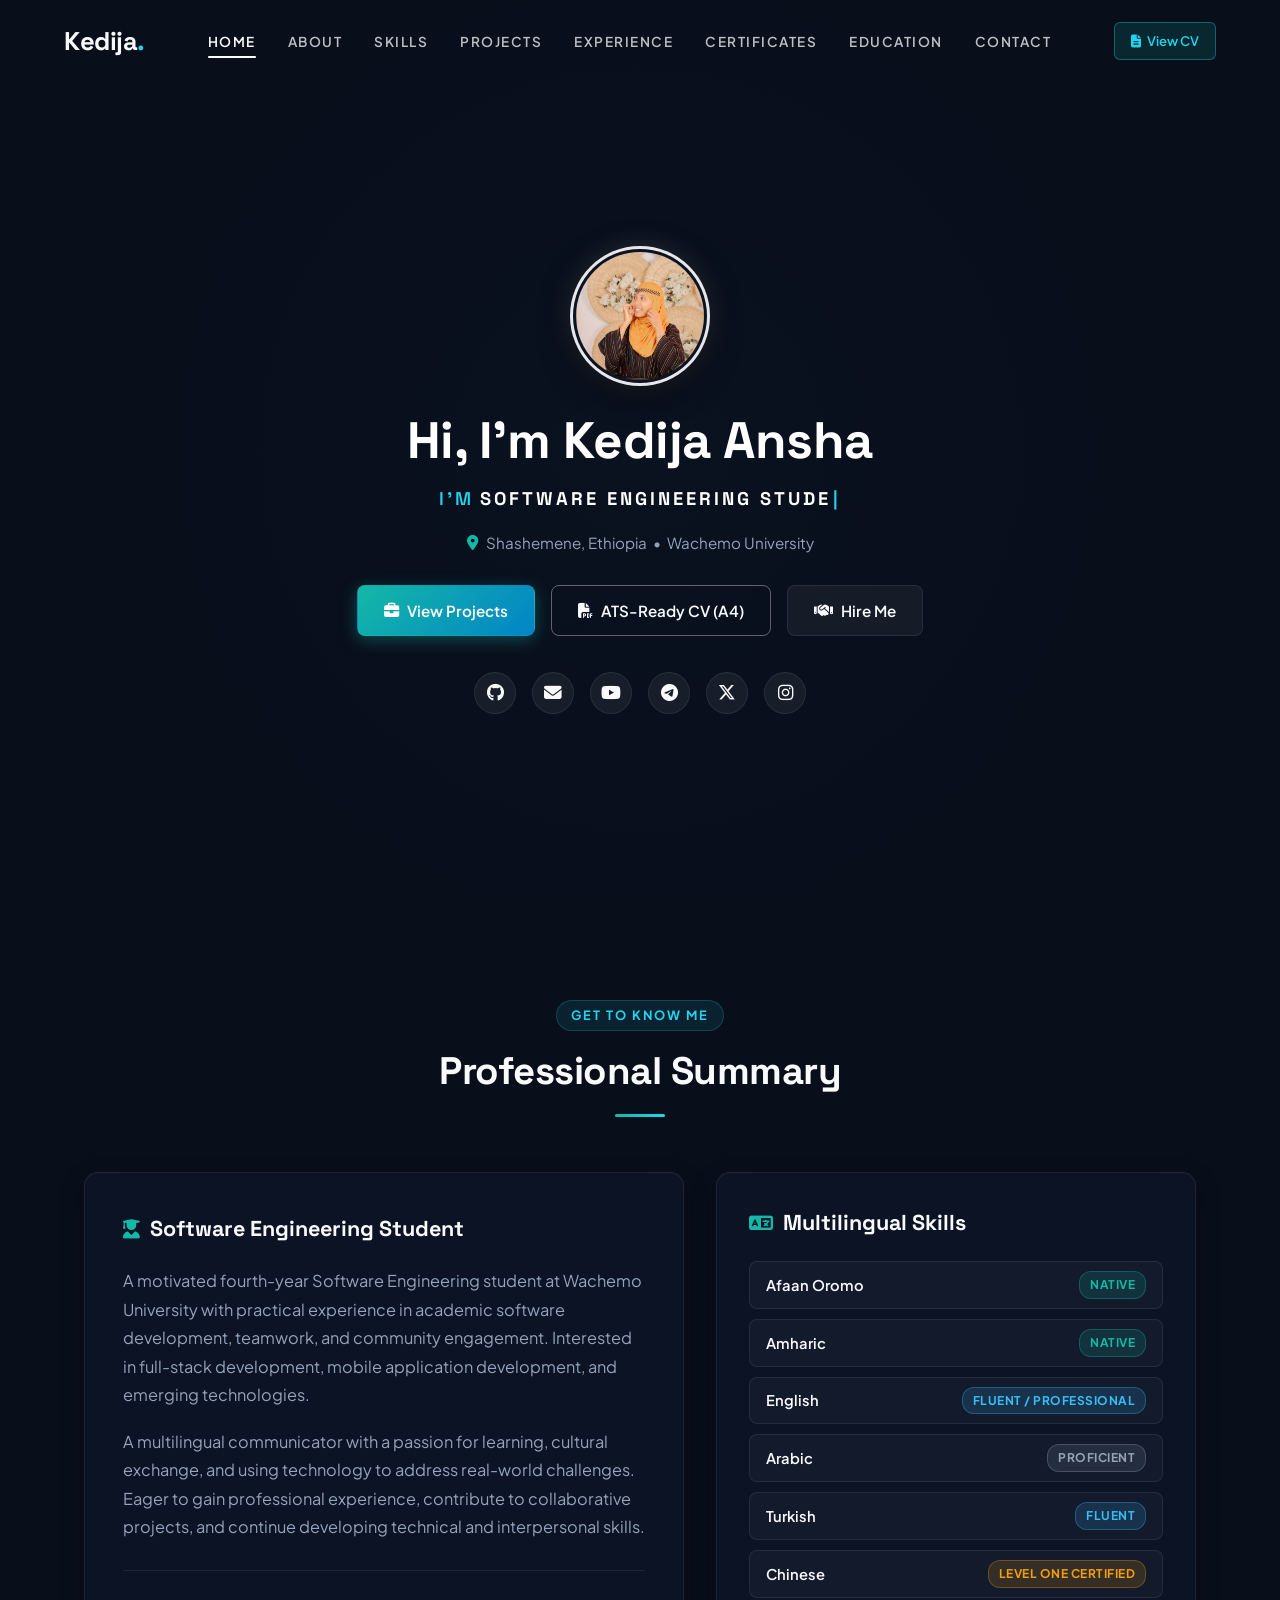
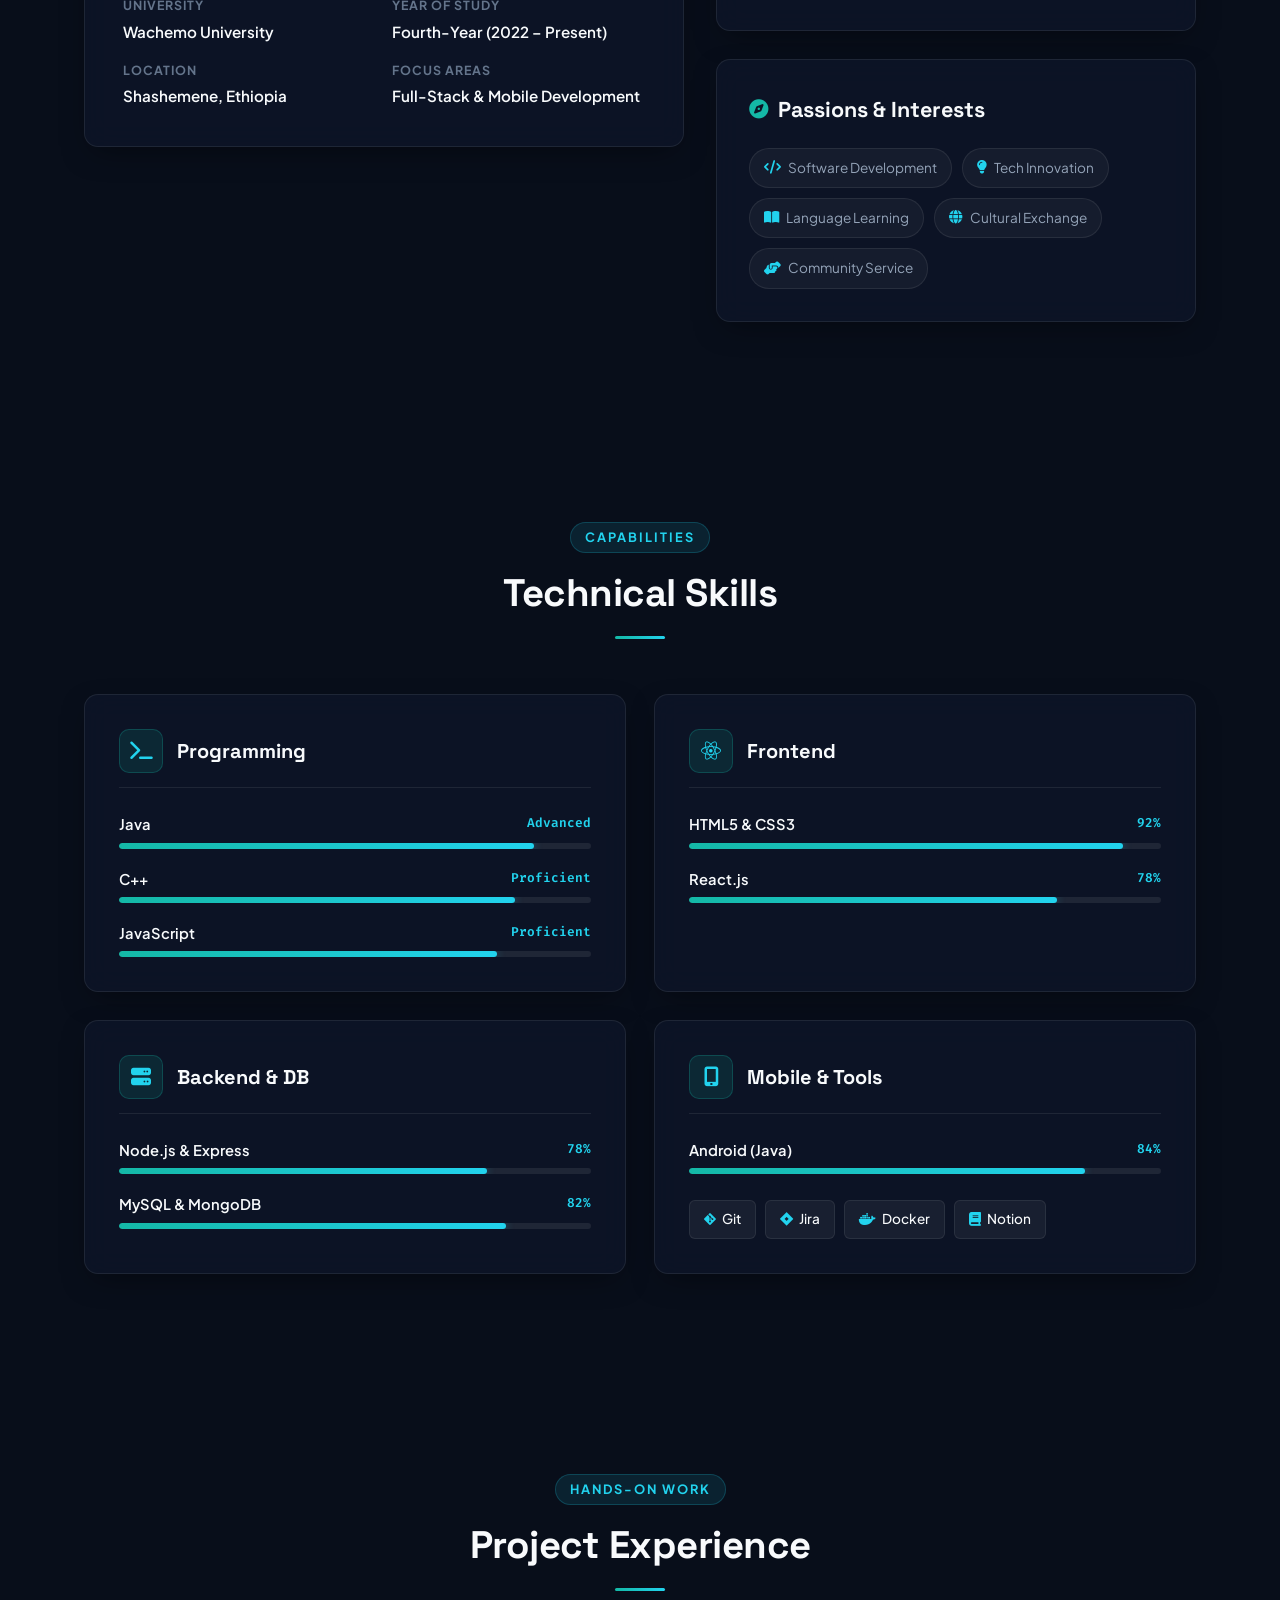
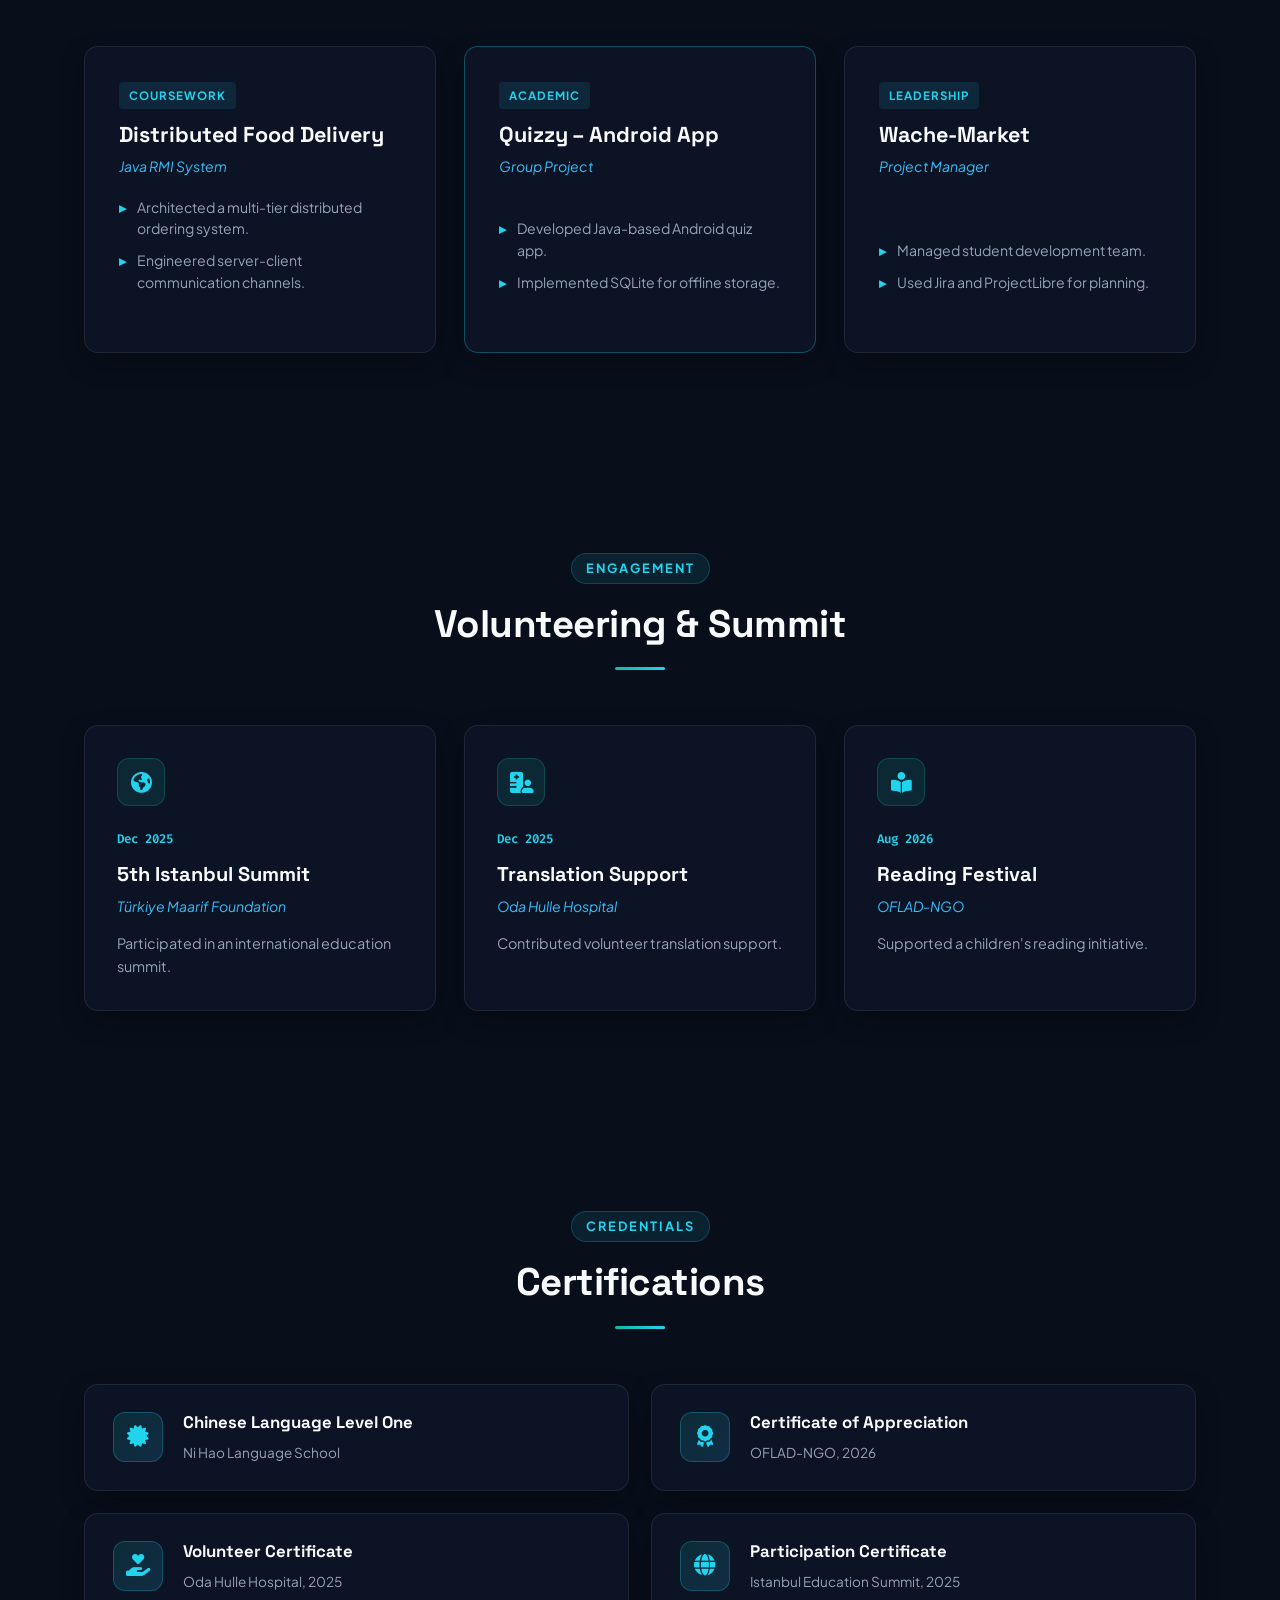
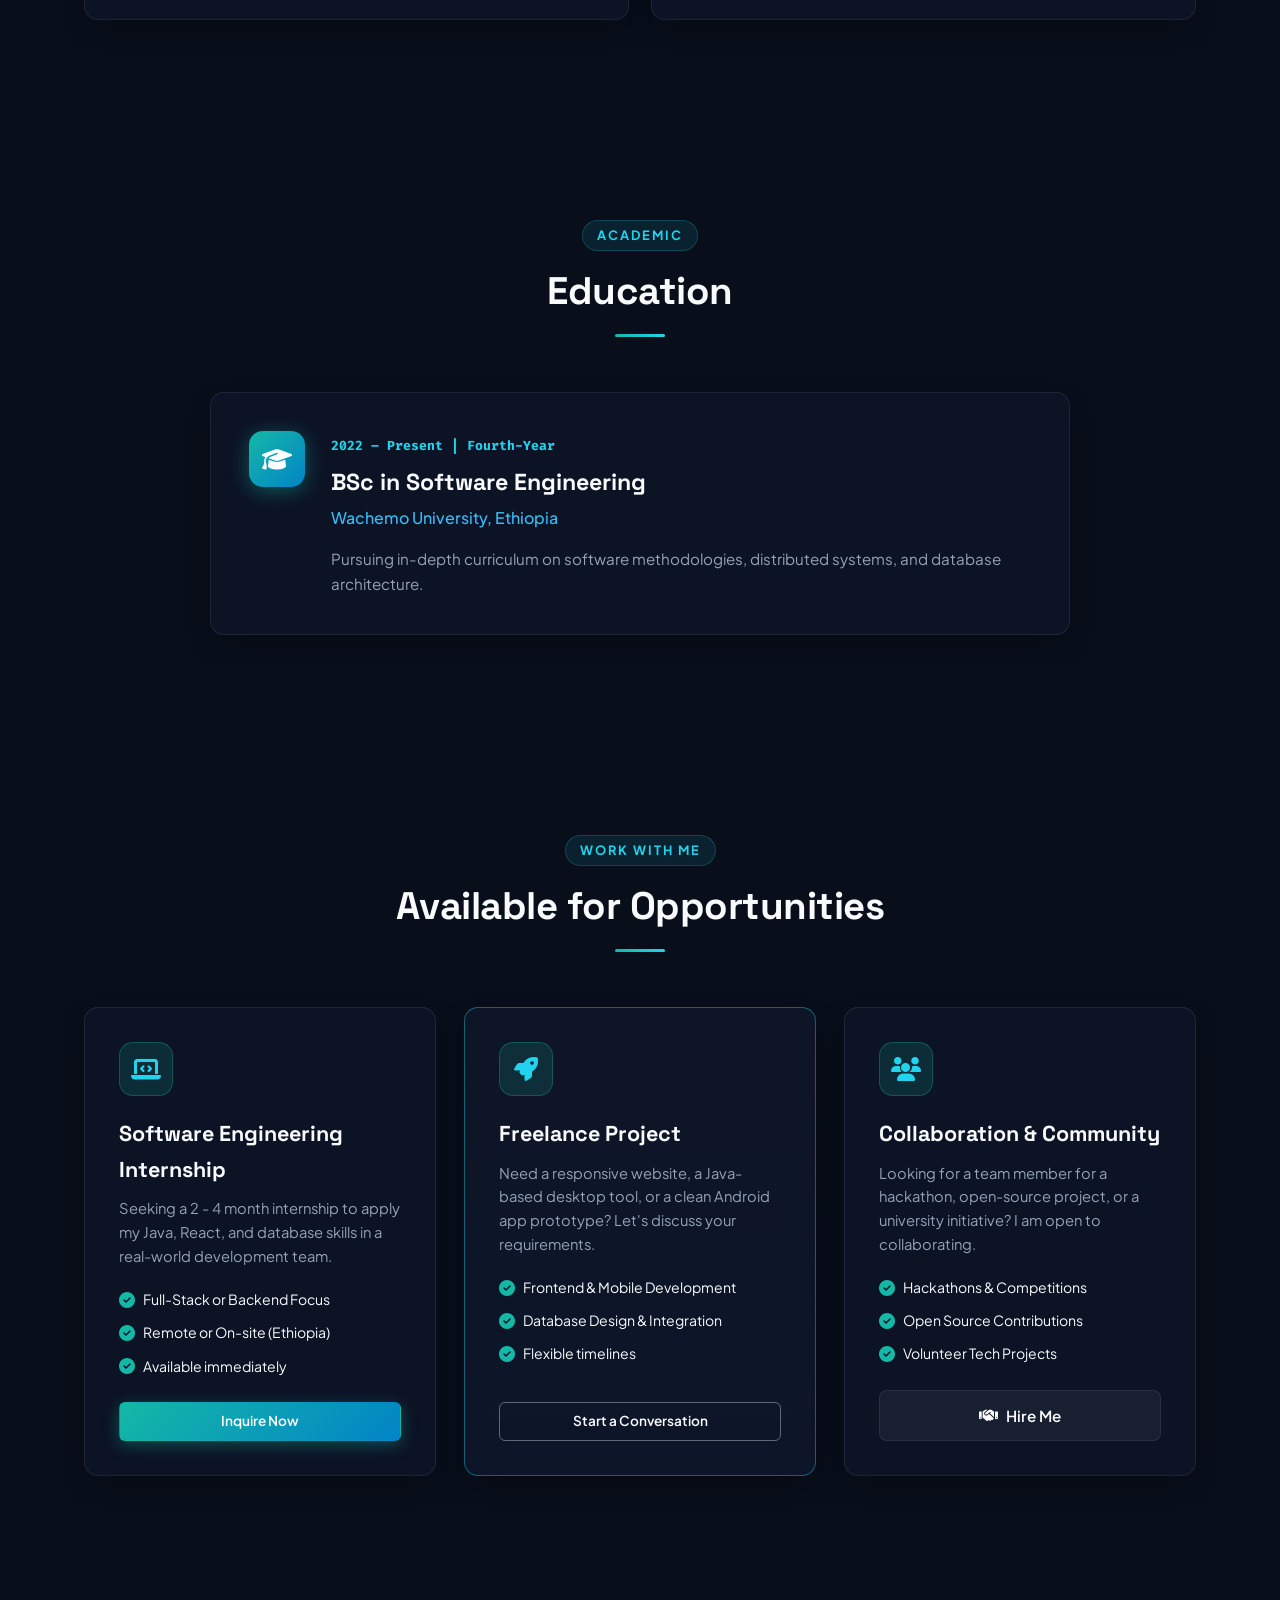
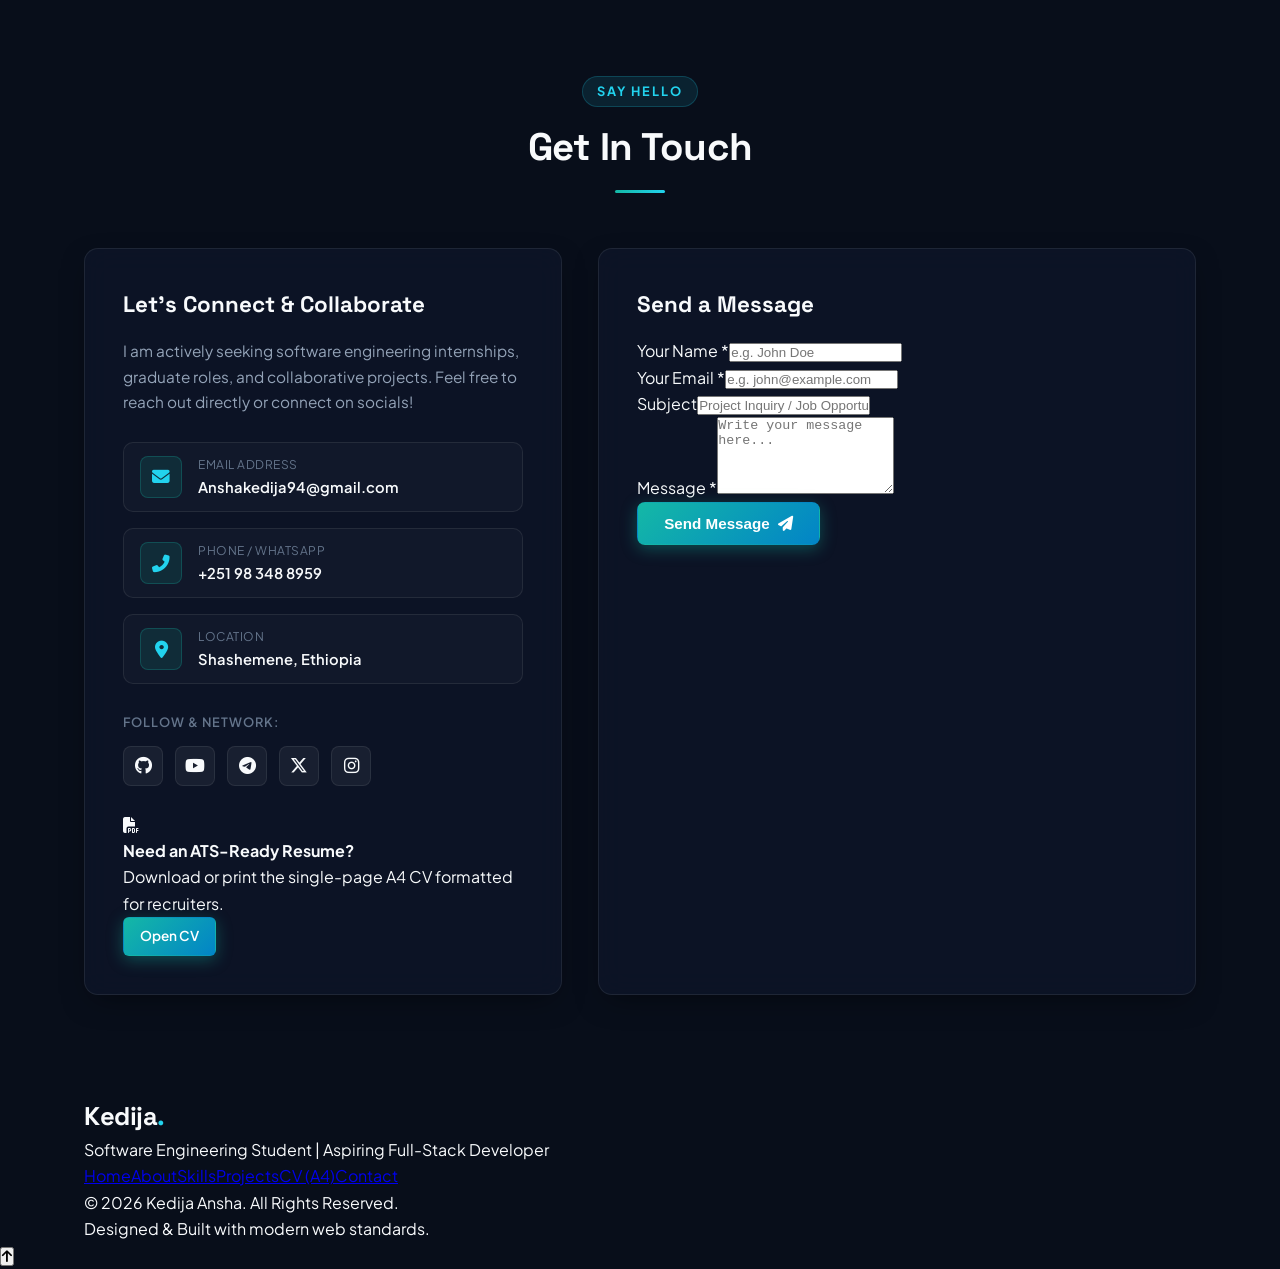
==== commit e3f4afd0: "Fixed mobile menu, added Hire Me section, and added cover photo" ====
--- a/index.html
+++ b/index.html
@@ -44,7 +44,7 @@
     <section id="home" class="hero-section">
         <!-- Cover Photo with subtle gradient overlay -->
         <div class="hero-backdrop" style="background-image: url('https://images.unsplash.com/photo-1517694712202-14dd9538aa97?auto=format&fit=crop&w=1920&q=80');"></div>
-        <div class="hero-overlay"></div>
+         <div class="hero-overlay"></div>
         
         <div class="hero-container">
             <div class="hero-content">
@@ -195,54 +195,59 @@
         </div>
     </section>
 
-    <!-- NEW SECTION: HIRE ME / SCENARIO -->
-    <section id="hire-me" class="section hire-section">
-        <div class="container">
-            <div class="section-title-wrap">
-                <span class="section-badge">Work With Me</span>
-                <h2 class="section-title">Available for Opportunities</h2>
-                <div class="title-bar"></div>
-            </div>
-            
-            <div class="hire-grid">
-                <div class="hire-card glass-card">
-                    <div class="hire-icon"><i class="fas fa-laptop-code"></i></div>
-                    <h3>Software Engineering Internship</h3>
-                    <p>Seeking a 3–6 month internship to apply my Java, React, and database skills in a real-world development team.</p>
-                    <ul class="hire-list">
-                        <li><i class="fas fa-check-circle"></i> Full-Stack or Backend Focus</li>
-                        <li><i class="fas fa-check-circle"></i> Remote or On-site (Ethiopia)</li>
-                        <li><i class="fas fa-check-circle"></i> Available immediately</li>
-                    </ul>
-                    <a href="#contact" class="btn btn-primary btn-sm">Inquire Now</a>
-                </div>
-
-                <div class="hire-card glass-card featured-hire">
-                    <div class="hire-icon"><i class="fas fa-rocket"></i></div>
-                    <h3>Freelance Project</h3>
-                    <p>Need a responsive website, a Java-based desktop tool, or a clean Android app prototype? Let's discuss your requirements.</p>
-                    <ul class="hire-list">
-                        <li><i class="fas fa-check-circle"></i> Frontend & Mobile Development</li>
-                        <li><i class="fas fa-check-circle"></i> Database Design & Integration</li>
-                        <li><i class="fas fa-check-circle"></i> Flexible timelines</li>
-                    </ul>
-                    <a href="#contact" class="btn btn-outline-white btn-sm">Start a Conversation</a>
-                </div>
-
-                <div class="hire-card glass-card">
-                    <div class="hire-icon"><i class="fas fa-users"></i></div>
-                    <h3>Collaboration & Community</h3>
-                    <p>Looking for a team member for a hackathon, open-source project, or a university initiative? I am open to collaborating.</p>
-                    <ul class="hire-list">
-                        <li><i class="fas fa-check-circle"></i> Hackathons & Competitions</li>
-                        <li><i class="fas fa-check-circle"></i> Open Source Contributions</li>
-                        <li><i class="fas fa-check-circle"></i> Volunteer Tech Projects</li>
-                    </ul>
-                    <a href="#contact" class="btn btn-ghost btn-sm">Let's Connect</a>
-                </div>
-            </div>
-        </div>
-    </section>
+   <!-- ==============================================
+     HIRE ME / SCENARIO SECTION
+=============================================== -->
+<section id="hire-me" class="section hire-section">
+    <div class="container">
+        <div class="section-title-wrap">
+            <span class="section-badge">Work With Me</span>
+            <h2 class="section-title">Available for Opportunities</h2>
+            <div class="title-bar"></div>
+        </div>
+        
+        <div class="hire-grid">
+            <!-- Card 1: Internship -->
+            <div class="hire-card glass-card">
+                <div class="hire-icon"><i class="fas fa-laptop-code"></i></div>
+                <h3>Software Engineering Internship</h3>
+                <p>Seeking a 2 - 4 month internship to apply my Java, React, and database skills in a real-world development team.</p>
+                <ul class="hire-list">
+                    <li><i class="fas fa-check-circle"></i> Full-Stack or Backend Focus</li>
+                    <li><i class="fas fa-check-circle"></i> Remote or On-site (Ethiopia)</li>
+                    <li><i class="fas fa-check-circle"></i> Available immediately</li>
+                </ul>
+                <a href="#contact" class="btn btn-primary btn-sm">Inquire Now</a>
+            </div>
+
+            <!-- Card 2: Freelance -->
+            <div class="hire-card glass-card featured-hire">
+                <div class="hire-icon"><i class="fas fa-rocket"></i></div>
+                <h3>Freelance Project</h3>
+                <p>Need a responsive website, a Java-based desktop tool, or a clean Android app prototype? Let's discuss your requirements.</p>
+                <ul class="hire-list">
+                    <li><i class="fas fa-check-circle"></i> Frontend & Mobile Development</li>
+                    <li><i class="fas fa-check-circle"></i> Database Design & Integration</li>
+                    <li><i class="fas fa-check-circle"></i> Flexible timelines</li>
+                </ul>
+                <a href="#contact" class="btn btn-outline-white btn-sm">Start a Conversation</a>
+            </div>
+
+            <!-- Card 3: Collaboration -->
+            <div class="hire-card glass-card">
+                <div class="hire-icon"><i class="fas fa-users"></i></div>
+                <h3>Collaboration & Community</h3>
+                <p>Looking for a team member for a hackathon, open-source project, or a university initiative? I am open to collaborating.</p>
+                <ul class="hire-list">
+                    <li><i class="fas fa-check-circle"></i> Hackathons & Competitions</li>
+                    <li><i class="fas fa-check-circle"></i> Open Source Contributions</li>
+                    <li><i class="fas fa-check-circle"></i> Volunteer Tech Projects</li>
+                </ul>
+               <a href="#hire-me" class="btn btn-ghost"><i class="fas fa-handshake"></i> Hire Me</a>
+            </div>
+        </div>
+    </div>
+  </section>
 
     <!-- CONTACT SECTION -->
     <section id="contact" class="section contact-section">
--- a/styles.css
+++ b/styles.css
@@ -1,6 +1,681 @@
-
-/* --------------------------------------------------------------------------
-   NEW: Hire Me / Scenario Section
+/* ==========================================================================
+   PORTFOLIO STYLES - KEDIJA ANSHA
+   ========================================================================== */
+
+/* --------------------------------------------------------------------------
+   1. Root Variables & Reset
+   -------------------------------------------------------------------------- */
+:root {
+    --bg-main: #080E1A;
+    --bg-secondary: #0D172A;
+    --bg-card: rgba(15, 23, 42, 0.72);
+    --bg-card-hover: rgba(22, 34, 60, 0.85);
+    
+    --primary-teal: #14B8A6;
+    --primary-cyan: #22D3EE;
+    --accent-blue: #38BDF8;
+    --accent-gold: #F59E0B;
+    
+    --text-white: #F8FAFC;
+    --text-muted: #94A3B8;
+    --text-dim: #64748B;
+    
+    --border-glass: rgba(255, 255, 255, 0.08);
+    --border-hover: rgba(34, 211, 238, 0.35);
+    
+    --font-heading: 'Space Grotesk', 'Plus Jakarta Sans', sans-serif;
+    --font-body: 'Plus Jakarta Sans', -apple-system, BlinkMacSystemFont, 'Segoe UI', Roboto, sans-serif;
+    --font-mono: 'Fira Code', monospace;
+    
+    --transition-smooth: all 0.3s cubic-bezier(0.16, 1, 0.3, 1);
+    --shadow-card: 0 10px 30px -10px rgba(0, 0, 0, 0.5);
+    --shadow-glow: 0 0 25px rgba(34, 211, 238, 0.2);
+}
+
+*, *::before, *::after {
+    margin: 0;
+    padding: 0;
+    box-sizing: border-box;
+}
+
+html {
+    scroll-behavior: smooth;
+    font-size: 16px;
+}
+
+body {
+    background-color: var(--bg-main);
+    color: var(--text-white);
+    font-family: var(--font-body);
+    line-height: 1.65;
+    overflow-x: hidden;
+    -webkit-font-smoothing: antialiased;
+}
+
+/* Custom Scrollbar */
+::-webkit-scrollbar { width: 9px; }
+::-webkit-scrollbar-track { background: #080E1A; }
+::-webkit-scrollbar-thumb { background: #1E293B; border-radius: 4px; }
+::-webkit-scrollbar-thumb:hover { background: var(--primary-teal); }
+
+/* Global Container */
+.container {
+    width: 90%;
+    max-width: 1200px;
+    margin: 0 auto;
+    padding: 0 20px;
+}
+
+/* Glassmorphism Card Style */
+.glass-card {
+    background: var(--bg-card);
+    backdrop-filter: blur(14px);
+    -webkit-backdrop-filter: blur(14px);
+    border: 1px solid var(--border-glass);
+    border-radius: 14px;
+    box-shadow: var(--shadow-card);
+    transition: var(--transition-smooth);
+}
+
+.glass-card:hover {
+    border-color: var(--border-hover);
+    box-shadow: var(--shadow-card), var(--shadow-glow);
+}
+
+/* Section Wrapper */
+.section {
+    padding: 100px 0;
+    position: relative;
+}
+
+.section-title-wrap {
+    text-align: center;
+    margin-bottom: 55px;
+}
+
+.section-badge {
+    display: inline-block;
+    font-size: 0.8rem;
+    font-weight: 700;
+    text-transform: uppercase;
+    letter-spacing: 2px;
+    color: var(--primary-cyan);
+    margin-bottom: 8px;
+    background: rgba(34, 211, 238, 0.1);
+    padding: 4px 14px;
+    border-radius: 20px;
+    border: 1px solid rgba(34, 211, 238, 0.2);
+}
+
+.section-title {
+    font-family: var(--font-heading);
+    font-size: 2.4rem;
+    font-weight: 700;
+    color: var(--text-white);
+    letter-spacing: -0.5px;
+    margin-bottom: 12px;
+}
+
+.title-bar {
+    width: 50px;
+    height: 3px;
+    background: linear-gradient(90deg, var(--primary-teal), var(--primary-cyan));
+    margin: 0 auto;
+    border-radius: 2px;
+}
+
+/* --------------------------------------------------------------------------
+   2. Buttons & Micro-Interactions
+   -------------------------------------------------------------------------- */
+.btn {
+    display: inline-flex;
+    align-items: center;
+    justify-content: center;
+    gap: 8px;
+    padding: 12px 26px;
+    font-size: 0.95rem;
+    font-weight: 600;
+    border-radius: 8px;
+    text-decoration: none;
+    cursor: pointer;
+    transition: var(--transition-smooth);
+    border: 1px solid transparent;
+}
+
+.btn-primary {
+    background: linear-gradient(135deg, var(--primary-teal), #0284C7);
+    color: #FFFFFF;
+    box-shadow: 0 4px 16px rgba(20, 184, 166, 0.35);
+}
+
+.btn-primary:hover {
+    transform: translateY(-2px);
+    box-shadow: 0 8px 24px rgba(20, 184, 166, 0.5);
+    color: #FFFFFF;
+}
+
+.btn-outline-white {
+    background: transparent;
+    color: var(--text-white);
+    border-color: rgba(255, 255, 255, 0.35);
+}
+
+.btn-outline-white:hover {
+    background: rgba(255, 255, 255, 0.1);
+    border-color: #FFFFFF;
+    transform: translateY(-2px);
+}
+
+.btn-ghost {
+    background: rgba(255, 255, 255, 0.05);
+    color: var(--text-white);
+    border-color: var(--border-glass);
+}
+
+.btn-ghost:hover {
+    background: rgba(34, 211, 238, 0.12);
+    border-color: var(--primary-cyan);
+    color: var(--primary-cyan);
+    transform: translateY(-2px);
+}
+
+.btn-sm { padding: 7px 16px; font-size: 0.85rem; border-radius: 6px; }
+
+/* --------------------------------------------------------------------------
+   3. Header & Navigation
+   -------------------------------------------------------------------------- */
+header {
+    position: fixed;
+    top: 0;
+    left: 0;
+    width: 100%;
+    z-index: 1000;
+    padding: 20px 0;
+    transition: background 0.3s ease, padding 0.3s ease, box-shadow 0.3s ease;
+}
+
+header.scrolled {
+    background: rgba(8, 14, 26, 0.92);
+    backdrop-filter: blur(16px);
+    -webkit-backdrop-filter: blur(16px);
+    padding: 14px 0;
+    border-bottom: 1px solid var(--border-glass);
+    box-shadow: 0 10px 30px rgba(0, 0, 0, 0.4);
+}
+
+.nav-container {
+    width: 90%;
+    max-width: 1200px;
+    margin: 0 auto;
+    display: flex;
+    align-items: center;
+    justify-content: space-between;
+}
+
+.logo {
+    text-decoration: none;
+    font-family: var(--font-heading);
+    font-size: 1.6rem;
+    font-weight: 700;
+    color: var(--text-white);
+    letter-spacing: -0.5px;
+}
+
+.logo-dot { color: var(--primary-cyan); }
+
+.nav-menu { display: flex; align-items: center; }
+
+.nav-links {
+    display: flex;
+    list-style: none;
+    gap: 32px;
+}
+
+.nav-link {
+    text-decoration: none;
+    color: rgba(248, 250, 252, 0.75);
+    font-size: 0.85rem;
+    font-weight: 600;
+    letter-spacing: 1.5px;
+    text-transform: uppercase;
+    position: relative;
+    padding: 6px 0;
+    transition: color 0.25s ease;
+}
+
+.nav-link:hover { color: #FFFFFF; }
+.nav-link.active { color: #FFFFFF; }
+
+.nav-link.active::after {
+    content: '';
+    position: absolute;
+    bottom: -2px;
+    left: 0;
+    width: 100%;
+    height: 2px;
+    background: #FFFFFF;
+    border-radius: 1px;
+}
+
+.header-actions {
+    display: flex;
+    align-items: center;
+    gap: 16px;
+}
+
+.btn-cv-nav {
+    display: inline-flex;
+    align-items: center;
+    gap: 6px;
+    background: rgba(20, 184, 166, 0.15);
+    color: var(--primary-cyan);
+    border: 1px solid rgba(34, 211, 238, 0.35);
+    padding: 7px 16px;
+    border-radius: 6px;
+    font-size: 0.82rem;
+    font-weight: 600;
+    text-decoration: none;
+    transition: var(--transition-smooth);
+}
+
+.btn-cv-nav:hover {
+    background: var(--primary-teal);
+    color: #FFFFFF;
+    border-color: var(--primary-teal);
+    box-shadow: 0 0 15px rgba(20, 184, 166, 0.4);
+}
+
+.menu-toggle {
+    display: none;
+    background: transparent;
+    border: none;
+    cursor: pointer;
+    padding: 6px;
+    flex-direction: column;
+    gap: 5px;
+}
+
+.menu-toggle span {
+    display: block;
+    width: 24px;
+    height: 2px;
+    background-color: var(--text-white);
+    transition: var(--transition-smooth);
+}
+
+/* --------------------------------------------------------------------------
+   4. Hero Section
+   -------------------------------------------------------------------------- */
+.hero-section {
+    position: relative;
+    min-height: 100vh;
+    display: flex;
+    align-items: center;
+    justify-content: center;
+    overflow: hidden;
+    padding-top: 80px;
+}
+
+.hero-backdrop {
+    position: absolute;
+    top: 0; left: 0; width: 100%; height: 100%;
+    background-image: url('https://images.unsplash.com/photo-1506744038136-46273834b3fb?auto=format&fit=crop&w=1920&q=80'); /* Fallback image */
+    background-size: cover;
+    background-position: center bottom;
+    transform: scale(1.02);
+    z-index: 1;
+}
+
+.hero-overlay {
+    position: absolute;
+    top: 0; left: 0; width: 100%; height: 100%;
+    background: radial-gradient(circle at center, rgba(11, 19, 34, 0.65) 0%, rgba(8, 14, 26, 0.88) 75%, rgba(8, 14, 26, 0.98) 100%);
+    z-index: 2;
+}
+
+.hero-container {
+    position: relative;
+    z-index: 3;
+    width: 90%;
+    max-width: 900px;
+    margin: 0 auto;
+    text-align: center;
+    display: flex;
+    flex-direction: column;
+    align-items: center;
+    justify-content: center;
+    padding: 60px 0 80px;
+}
+
+.hero-content {
+    display: flex;
+    flex-direction: column;
+    align-items: center;
+}
+
+.hero-avatar-wrapper {
+    margin-bottom: 24px;
+    animation: fadeInDown 1s ease forwards;
+}
+
+.avatar-ring {
+    width: 140px;
+    height: 140px;
+    border-radius: 50%;
+    border: 3.5px solid rgba(255, 255, 255, 0.9);
+    padding: 3px;
+    box-shadow: 0 8px 30px rgba(0, 0, 0, 0.6), 0 0 25px rgba(255, 255, 255, 0.15);
+    background: rgba(15, 23, 42, 0.5);
+    overflow: hidden;
+    transition: transform 0.4s ease, border-color 0.4s ease;
+}
+
+.avatar-ring:hover {
+    transform: scale(1.04);
+    border-color: var(--primary-cyan);
+    box-shadow: 0 10px 35px rgba(0, 0, 0, 0.7), 0 0 30px rgba(34, 211, 238, 0.4);
+}
+
+.hero-avatar-img {
+    width: 100%; height: 100%;
+    object-fit: cover;
+    object-position: top center;
+    border-radius: 50%;
+    display: block;
+}
+
+.hero-heading {
+    font-family: var(--font-heading);
+    font-size: 3.2rem;
+    font-weight: 700;
+    color: #FFFFFF;
+    margin-bottom: 12px;
+    letter-spacing: -0.5px;
+    line-height: 1.2;
+    animation: fadeInUp 1s ease 0.2s both;
+}
+
+.hero-subtitle-box {
+    display: flex;
+    align-items: center;
+    justify-content: center;
+    font-family: var(--font-heading);
+    font-size: 1.15rem;
+    font-weight: 600;
+    letter-spacing: 3px;
+    text-transform: uppercase;
+    color: rgba(255, 255, 255, 0.85);
+    margin-bottom: 14px;
+    min-height: 32px;
+    animation: fadeInUp 1s ease 0.3s both;
+}
+
+.hero-tagline { color: var(--primary-cyan); margin-right: 6px; }
+.typing-text { color: #FFFFFF; font-weight: 700; }
+.typing-cursor { color: var(--primary-cyan); animation: blink 0.8s infinite; margin-left: 2px; }
+
+@keyframes blink { 0%, 100% { opacity: 1; } 50% { opacity: 0; } }
+
+.hero-location {
+    font-size: 0.95rem;
+    color: var(--text-muted);
+    margin-bottom: 30px;
+    display: flex;
+    align-items: center;
+    gap: 8px;
+    animation: fadeInUp 1s ease 0.4s both;
+}
+
+.hero-location i { color: var(--primary-teal); }
+
+.hero-cta-group {
+    display: flex;
+    gap: 16px;
+    flex-wrap: wrap;
+    justify-content: center;
+    margin-bottom: 36px;
+    animation: fadeInUp 1s ease 0.5s both;
+}
+
+.hero-socials {
+    display: flex;
+    gap: 16px;
+    animation: fadeInUp 1s ease 0.6s both;
+}
+
+.hero-socials a {
+    width: 42px; height: 42px;
+    border-radius: 50%;
+    background: rgba(255, 255, 255, 0.06);
+    border: 1px solid var(--border-glass);
+    display: inline-flex;
+    align-items: center;
+    justify-content: center;
+    color: var(--text-white);
+    font-size: 1.1rem;
+    text-decoration: none;
+    transition: var(--transition-smooth);
+}
+
+.hero-socials a:hover {
+    background: rgba(34, 211, 238, 0.2);
+    border-color: var(--primary-cyan);
+    color: var(--primary-cyan);
+    transform: translateY(-3px);
+    box-shadow: 0 0 15px rgba(34, 211, 238, 0.35);
+}
+
+.scroll-indicator {
+    position: absolute;
+    bottom: 25px;
+    left: 50%;
+    transform: translateX(-50%);
+    display: flex;
+    flex-direction: column;
+    align-items: center;
+    gap: 8px;
+    text-decoration: none;
+    color: rgba(255, 255, 255, 0.6);
+    transition: color 0.25s ease;
+    animation: bounce 2s infinite;
+}
+
+.scroll-indicator:hover { color: var(--primary-cyan); }
+
+.mouse {
+    width: 22px; height: 36px;
+    border: 2px solid rgba(255, 255, 255, 0.6);
+    border-radius: 12px;
+    position: relative;
+}
+
+.wheel {
+    width: 3px; height: 7px;
+    background-color: #FFFFFF;
+    border-radius: 2px;
+    position: absolute;
+    top: 6px; left: 50%;
+    transform: translateX(-50%);
+    animation: scrollWheel 1.6s infinite;
+}
+
+@keyframes scrollWheel {
+    0% { transform: translate(-50%, 0); opacity: 1; }
+    100% { transform: translate(-50%, 14px); opacity: 0; }
+}
+
+@keyframes bounce {
+    0%, 20%, 50%, 80%, 100% { transform: translate(-50%, 0); }
+    40% { transform: translate(-50%, -8px); }
+    60% { transform: translate(-50%, -4px); }
+}
+
+/* --------------------------------------------------------------------------
+   5. About Section
+   -------------------------------------------------------------------------- */
+.about-grid { display: grid; grid-template-columns: 1.25fr 1fr; gap: 32px; align-items: start; }
+.about-card { padding: 38px; }
+.card-title {
+    font-family: var(--font-heading);
+    font-size: 1.35rem;
+    font-weight: 700;
+    color: var(--text-white);
+    margin-bottom: 20px;
+    display: flex;
+    align-items: center;
+    gap: 10px;
+}
+
+.card-title i { color: var(--primary-teal); font-size: 1.2rem; }
+.summary-paragraph { color: var(--text-muted); font-size: 1.02rem; line-height: 1.75; margin-bottom: 18px; }
+
+.quick-facts-grid {
+    display: grid;
+    grid-template-columns: repeat(2, 1fr);
+    gap: 16px;
+    margin-top: 28px;
+    padding-top: 24px;
+    border-top: 1px solid var(--border-glass);
+}
+
+.fact-item { display: flex; flex-direction: column; }
+.fact-label { font-size: 0.78rem; text-transform: uppercase; letter-spacing: 1px; color: var(--text-dim); font-weight: 700; margin-bottom: 3px; }
+.fact-value { font-size: 0.95rem; font-weight: 600; color: var(--text-white); }
+
+.about-side-column { display: flex; flex-direction: column; gap: 28px; }
+.language-card, .interests-card { padding: 32px; }
+.section-desc { color: var(--text-muted); font-size: 0.92rem; margin-bottom: 18px; }
+
+.language-badges { display: flex; flex-direction: column; gap: 10px; }
+.lang-pill {
+    display: flex; align-items: center; justify-content: space-between;
+    background: rgba(255, 255, 255, 0.03);
+    padding: 9px 16px; border-radius: 8px;
+    border: 1px solid var(--border-glass);
+}
+.lang-title { font-weight: 600; font-size: 0.92rem; color: var(--text-white); }
+.lang-tag { font-size: 0.75rem; font-weight: 700; padding: 3px 10px; border-radius: 12px; text-transform: uppercase; letter-spacing: 0.5px; }
+.lang-tag.native { background: rgba(20, 184, 166, 0.15); color: var(--primary-teal); border: 1px solid rgba(20, 184, 166, 0.3); }
+.lang-tag.fluent { background: rgba(56, 189, 248, 0.15); color: var(--accent-blue); border: 1px solid rgba(56, 189, 248, 0.3); }
+.lang-tag.proficient { background: rgba(148, 163, 184, 0.15); color: var(--text-muted); border: 1px solid rgba(148, 163, 184, 0.3); }
+.lang-tag.learning { background: rgba(245, 158, 11, 0.15); color: var(--accent-gold); border: 1px solid rgba(245, 158, 11, 0.3); }
+
+.interests-tags { display: flex; flex-wrap: wrap; gap: 10px; }
+.interest-badge {
+    background: rgba(255, 255, 255, 0.04);
+    border: 1px solid var(--border-glass);
+    padding: 8px 14px; border-radius: 20px;
+    font-size: 0.85rem; color: var(--text-muted);
+    display: inline-flex; align-items: center; gap: 7px;
+    transition: var(--transition-smooth);
+}
+.interest-badge i { color: var(--primary-cyan); }
+.interest-badge:hover { background: rgba(34, 211, 238, 0.1); color: var(--text-white); border-color: var(--primary-cyan); transform: translateY(-2px); }
+
+/* --------------------------------------------------------------------------
+   6. Technical Skills Section
+   -------------------------------------------------------------------------- */
+.skills-grid { display: grid; grid-template-columns: repeat(2, 1fr); gap: 28px; }
+.skill-group-card { padding: 34px; }
+.skill-group-header {
+    display: flex; align-items: center; gap: 14px;
+    margin-bottom: 24px; padding-bottom: 14px;
+    border-bottom: 1px solid var(--border-glass);
+}
+.group-icon-wrap {
+    width: 44px; height: 44px; border-radius: 10px;
+    background: rgba(20, 184, 166, 0.12); border: 1px solid rgba(20, 184, 166, 0.25);
+    display: flex; align-items: center; justify-content: center;
+    color: var(--primary-cyan); font-size: 1.25rem;
+}
+.skill-group-header h3 { font-family: var(--font-heading); font-size: 1.25rem; font-weight: 700; color: var(--text-white); }
+.skill-items-list { display: flex; flex-direction: column; gap: 18px; }
+.skill-item { display: flex; flex-direction: column; gap: 6px; }
+.skill-info { display: flex; justify-content: space-between; font-size: 0.92rem; font-weight: 600; color: var(--text-white); }
+.skill-percent { font-size: 0.8rem; color: var(--primary-cyan); font-family: var(--font-mono); }
+.skill-progress { height: 6px; background: rgba(255, 255, 255, 0.08); border-radius: 3px; overflow: hidden; }
+.progress-fill { height: 100%; background: linear-gradient(90deg, var(--primary-teal), var(--primary-cyan)); border-radius: 3px; box-shadow: 0 0 10px rgba(34, 211, 238, 0.4); transition: width 1.2s ease; }
+.tools-tags-container { display: flex; flex-wrap: wrap; gap: 9px; margin-top: 8px; }
+.tool-tag {
+    background: rgba(255, 255, 255, 0.05); border: 1px solid var(--border-glass);
+    padding: 7px 14px; border-radius: 6px; font-size: 0.85rem; font-weight: 500;
+    color: var(--text-white); display: inline-flex; align-items: center; gap: 6px;
+    transition: var(--transition-smooth);
+}
+.tool-tag i { color: var(--primary-cyan); }
+.tool-tag:hover { background: rgba(34, 211, 238, 0.15); border-color: var(--primary-cyan); transform: translateY(-2px); }
+
+/* --------------------------------------------------------------------------
+   7. Projects Section
+   -------------------------------------------------------------------------- */
+.projects-grid { display: grid; grid-template-columns: repeat(3, 1fr); gap: 28px; }
+.project-card { padding: 34px; display: flex; flex-direction: column; justify-content: space-between; position: relative; }
+.project-card:hover { transform: translateY(-6px); }
+.featured-project { border-color: rgba(34, 211, 238, 0.3); }
+.project-type-tag {
+    display: inline-block; font-size: 0.72rem; font-weight: 700; text-transform: uppercase;
+    letter-spacing: 1px; color: var(--primary-cyan); background: rgba(34, 211, 238, 0.1);
+    padding: 4px 10px; border-radius: 4px; margin-bottom: 12px;
+}
+.project-title { font-family: var(--font-heading); font-size: 1.35rem; font-weight: 700; color: var(--text-white); margin-bottom: 6px; line-height: 1.3; }
+.project-role-text { font-size: 0.88rem; font-style: italic; color: var(--accent-blue); margin-bottom: 18px; }
+.project-bullets { list-style: none; display: flex; flex-direction: column; gap: 10px; margin-bottom: 24px; }
+.project-bullets li { font-size: 0.88rem; color: var(--text-muted); line-height: 1.55; position: relative; padding-left: 18px; }
+.project-bullets li::before { content: "▸"; position: absolute; left: 0; color: var(--primary-cyan); font-weight: bold; }
+.project-tech-stack { display: flex; flex-wrap: wrap; gap: 7px; padding-top: 18px; border-top: 1px solid var(--border-glass); }
+.project-tech-stack span { font-size: 0.76rem; font-family: var(--font-mono); color: var(--text-white); background: rgba(255, 255, 255, 0.05); border: 1px solid var(--border-glass); padding: 3px 9px; border-radius: 4px; }
+
+/* --------------------------------------------------------------------------
+   8. Volunteering & Experience Section
+   -------------------------------------------------------------------------- */
+.experience-grid { display: grid; grid-template-columns: repeat(3, 1fr); gap: 28px; }
+.exp-card { padding: 32px; position: relative; display: flex; flex-direction: column; }
+.exp-icon-box {
+    width: 48px; height: 48px; border-radius: 12px;
+    background: rgba(20, 184, 166, 0.12); border: 1px solid rgba(20, 184, 166, 0.25);
+    display: flex; align-items: center; justify-content: center;
+    color: var(--primary-cyan); font-size: 1.3rem; margin-bottom: 18px;
+}
+.exp-date { display: inline-block; font-size: 0.78rem; font-weight: 600; color: var(--primary-cyan); margin-bottom: 8px; font-family: var(--font-mono); }
+.exp-title { font-family: var(--font-heading); font-size: 1.25rem; font-weight: 700; color: var(--text-white); margin-bottom: 4px; }
+.exp-org { display: block; font-size: 0.88rem; color: var(--accent-blue); font-style: italic; margin-bottom: 14px; }
+.exp-desc { font-size: 0.9rem; color: var(--text-muted); line-height: 1.6; }
+
+/* --------------------------------------------------------------------------
+   9. Certifications Section
+   -------------------------------------------------------------------------- */
+.cert-grid { display: grid; grid-template-columns: repeat(2, 1fr); gap: 22px; }
+.cert-card { padding: 24px 28px; display: flex; align-items: center; gap: 20px; }
+.full-width-cert { grid-column: span 2; }
+.cert-badge-icon {
+    width: 50px; height: 50px; border-radius: 12px;
+    background: linear-gradient(135deg, rgba(20, 184, 166, 0.15), rgba(56, 189, 248, 0.15));
+    border: 1px solid rgba(34, 211, 238, 0.25);
+    display: flex; align-items: center; justify-content: center;
+    color: var(--primary-cyan); font-size: 1.35rem; flex-shrink: 0;
+}
+.cert-details h4 { font-family: var(--font-heading); font-size: 1.05rem; font-weight: 700; color: var(--text-white); margin-bottom: 3px; }
+.cert-issuer { font-size: 0.85rem; color: var(--text-muted); }
+
+/* --------------------------------------------------------------------------
+   10. Education Timeline Section
+   -------------------------------------------------------------------------- */
+.education-timeline { max-width: 860px; margin: 0 auto; }
+.timeline-node { padding: 38px; display: flex; gap: 26px; align-items: flex-start; }
+.timeline-badge {
+    width: 56px; height: 56px; border-radius: 14px;
+    background: linear-gradient(135deg, var(--primary-teal), #0284C7);
+    color: #FFFFFF; display: flex; align-items: center; justify-content: center;
+    font-size: 1.5rem; flex-shrink: 0; box-shadow: 0 4px 20px rgba(20, 184, 166, 0.4);
+}
+.timeline-content { flex: 1; }
+.timeline-duration { display: inline-block; font-size: 0.82rem; font-weight: 700; color: var(--primary-cyan); font-family: var(--font-mono); margin-bottom: 6px; }
+.timeline-degree { font-family: var(--font-heading); font-size: 1.45rem; font-weight: 700; color: var(--text-white); margin-bottom: 4px; }
+.timeline-inst { font-size: 1rem; font-weight: 500; color: var(--accent-blue); margin-bottom: 14px; }
+.timeline-summary { font-size: 0.95rem; color: var(--text-muted); line-height: 1.65; }
+
+/* --------------------------------------------------------------------------
+   11. Hire Me / Scenario Section (NEW)
    -------------------------------------------------------------------------- */
 .hire-grid {
     display: grid;
@@ -54,6 +729,7 @@
     display: flex;
     flex-direction: column;
     gap: 10px;
+    padding-left: 0;
 }
 
 .hire-list li {
@@ -75,54 +751,39 @@
 }
 
 /* --------------------------------------------------------------------------
-   NEW: Mobile Navigation Drawer (Fixing the mobile menu)
-   -------------------------------------------------------------------------- */
-@media (max-width: 768px) {
-    .menu-toggle {
-        display: flex; /* Show hamburger on mobile */
-    }
-
-    .nav-menu {
-        position: fixed;
-        top: 70px; /* Below header */
-        left: -100%; /* Hidden off-screen */
-        width: 100%;
-        height: calc(100vh - 70px);
-        background: rgba(8, 14, 26, 0.98);
-        backdrop-filter: blur(20px);
-        -webkit-backdrop-filter: blur(20px);
-        transition: 0.4s ease-in-out;
-        border-bottom: 1px solid var(--border-glass);
-        z-index: 999;
-        display: flex;
-        flex-direction: column;
-        justify-content: flex-start;
-        padding-top: 40px;
-    }
-
-    .nav-menu.open {
-        left: 0; /* Slide in */
-    }
-
-    .nav-links {
-        display: flex !important;
-        flex-direction: column;
-        align-items: center;
-        gap: 24px;
-    }
-
-    .nav-link {
-        font-size: 1.1rem;
-        letter-spacing: 2px;
-    }
-
-    .hire-grid {
-        grid-template-columns: 1fr;
-    }
-}
-
-@media (max-width: 1024px) {
-    .hire-grid {
-        grid-template-columns: repeat(2, 1fr);
-    }
-}+   12. Contact Section
+   -------------------------------------------------------------------------- */
+.contact-layout { display: grid; grid-template-columns: 1fr 1.25fr; gap: 36px; }
+.contact-info-panel, .contact-form-panel { padding: 38px; }
+.panel-heading { font-family: var(--font-heading); font-size: 1.4rem; font-weight: 700; color: var(--text-white); margin-bottom: 14px; }
+.panel-text { font-size: 0.96rem; color: var(--text-muted); line-height: 1.65; margin-bottom: 28px; }
+
+.direct-contact-items { display: flex; flex-direction: column; gap: 16px; margin-bottom: 28px; }
+.direct-item {
+    display: flex; align-items: center; gap: 16px; text-decoration: none; color: inherit;
+    padding: 12px 16px; background: rgba(255, 255, 255, 0.025);
+    border: 1px solid var(--border-glass); border-radius: 10px;
+    transition: var(--transition-smooth);
+}
+.direct-item:hover { background: rgba(34, 211, 238, 0.08); border-color: var(--primary-cyan); transform: translateX(4px); }
+.direct-icon {
+    width: 42px; height: 42px; border-radius: 8px;
+    background: rgba(20, 184, 166, 0.12); border: 1px solid rgba(20, 184, 166, 0.25);
+    display: flex; align-items: center; justify-content: center;
+    color: var(--primary-cyan); font-size: 1.1rem; flex-shrink: 0;
+}
+.direct-meta { display: flex; flex-direction: column; }
+.direct-meta .label { font-size: 0.75rem; text-transform: uppercase; letter-spacing: 0.5px; color: var(--text-dim); }
+.direct-meta .val { font-size: 0.92rem; font-weight: 600; color: var(--text-white); }
+
+.contact-social-bar { margin-bottom: 26px; }
+.social-bar-title { display: block; font-size: 0.8rem; text-transform: uppercase; letter-spacing: 1px; color: var(--text-dim); margin-bottom: 12px; font-weight: 600; }
+.social-icons-row { display: flex; gap: 12px; }
+.social-icons-row a {
+    width: 40px; height: 40px; border-radius: 8px;
+    background: rgba(255, 255, 255, 0.05); border: 1px solid var(--border-glass);
+    display: flex; align-items: center; justify-content: center;
+    color: var(--text-white); font-size: 1.1rem; text-decoration: none;
+    transition: var(--transition-smooth);
+}
+.social-icons-row a:hover
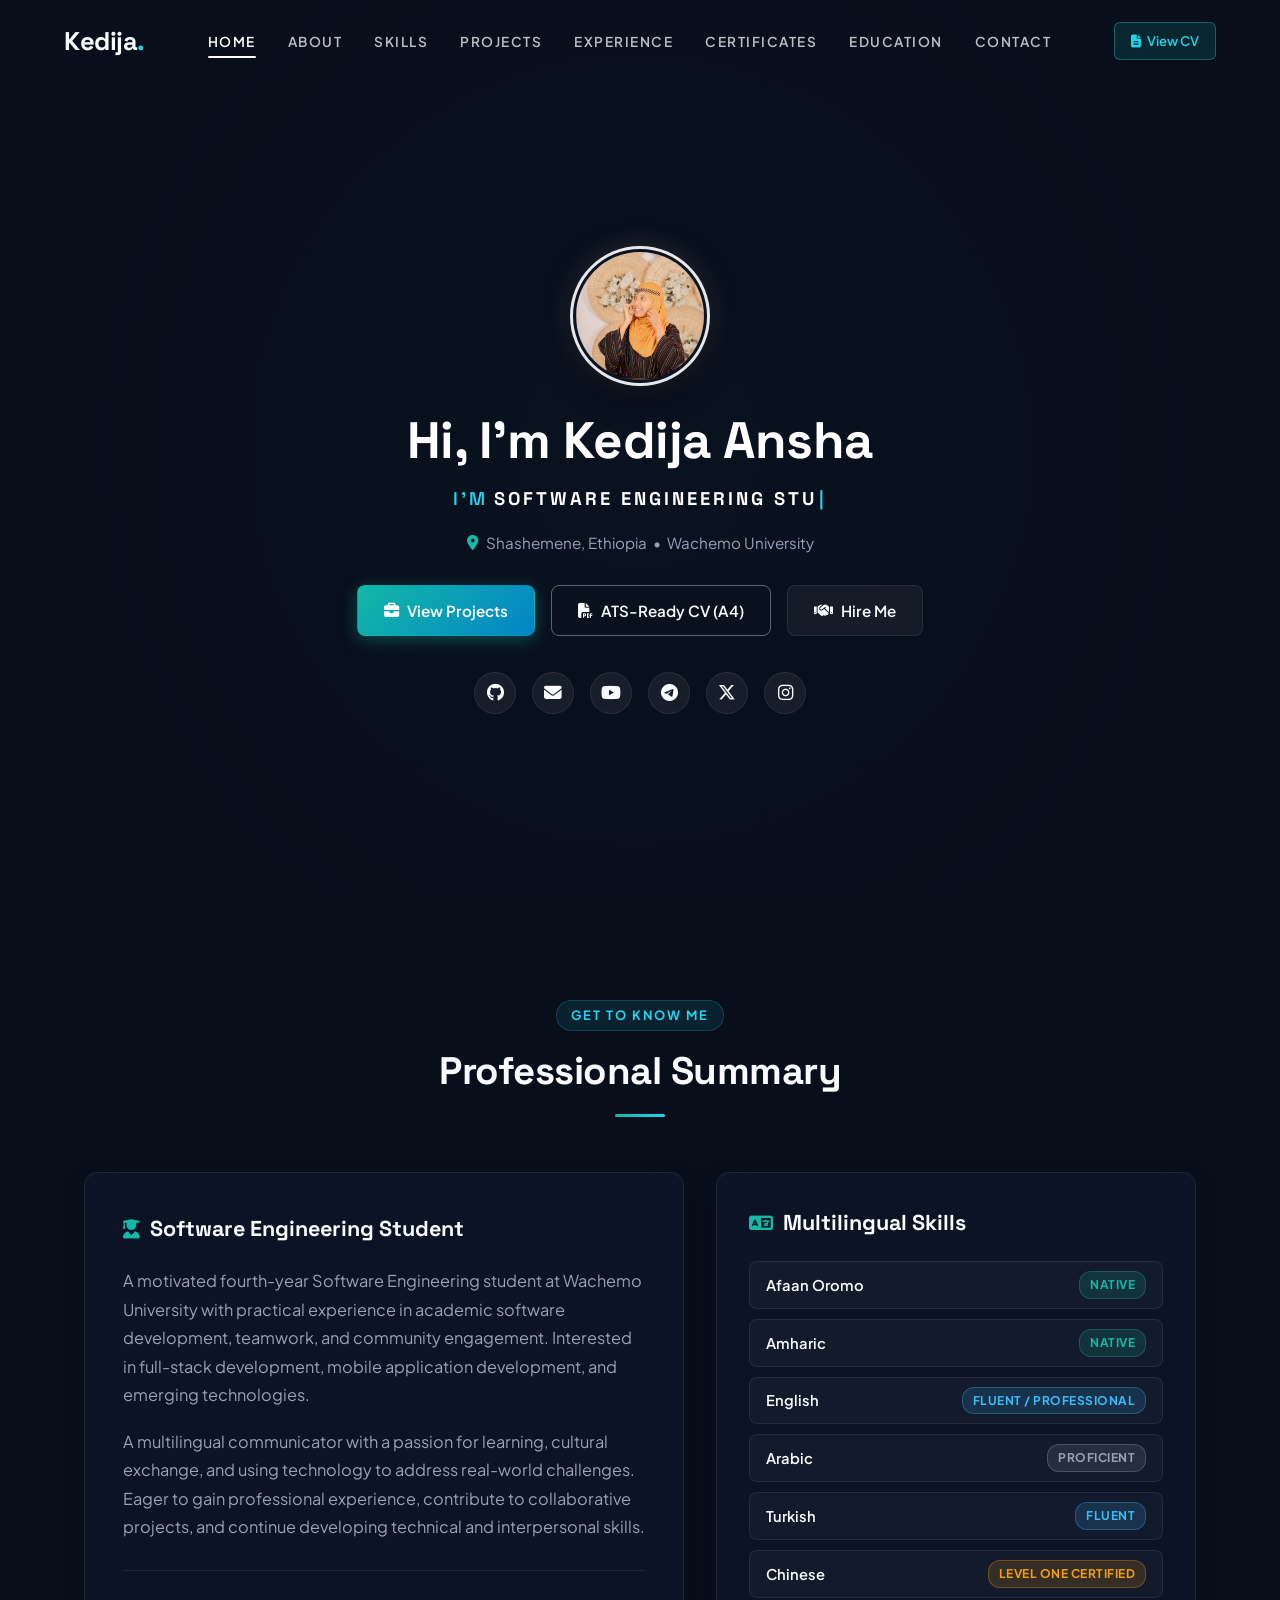
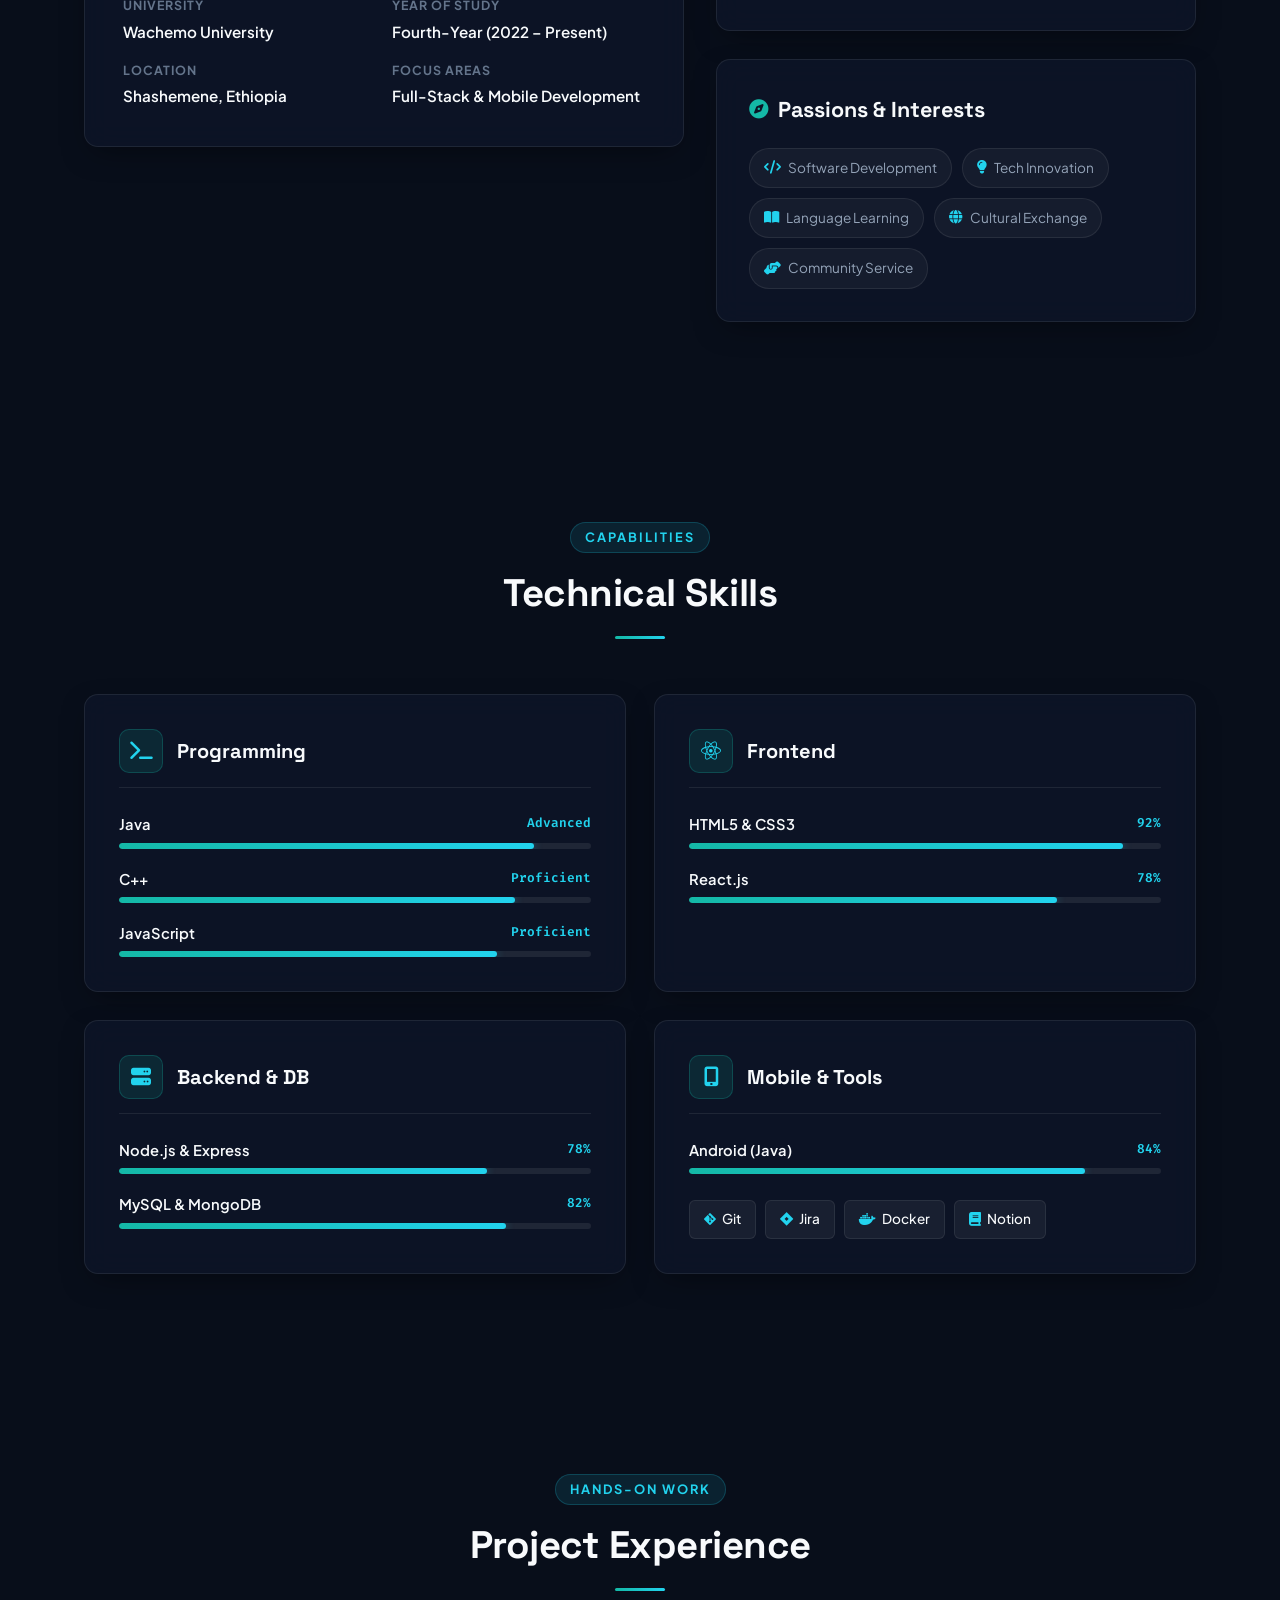
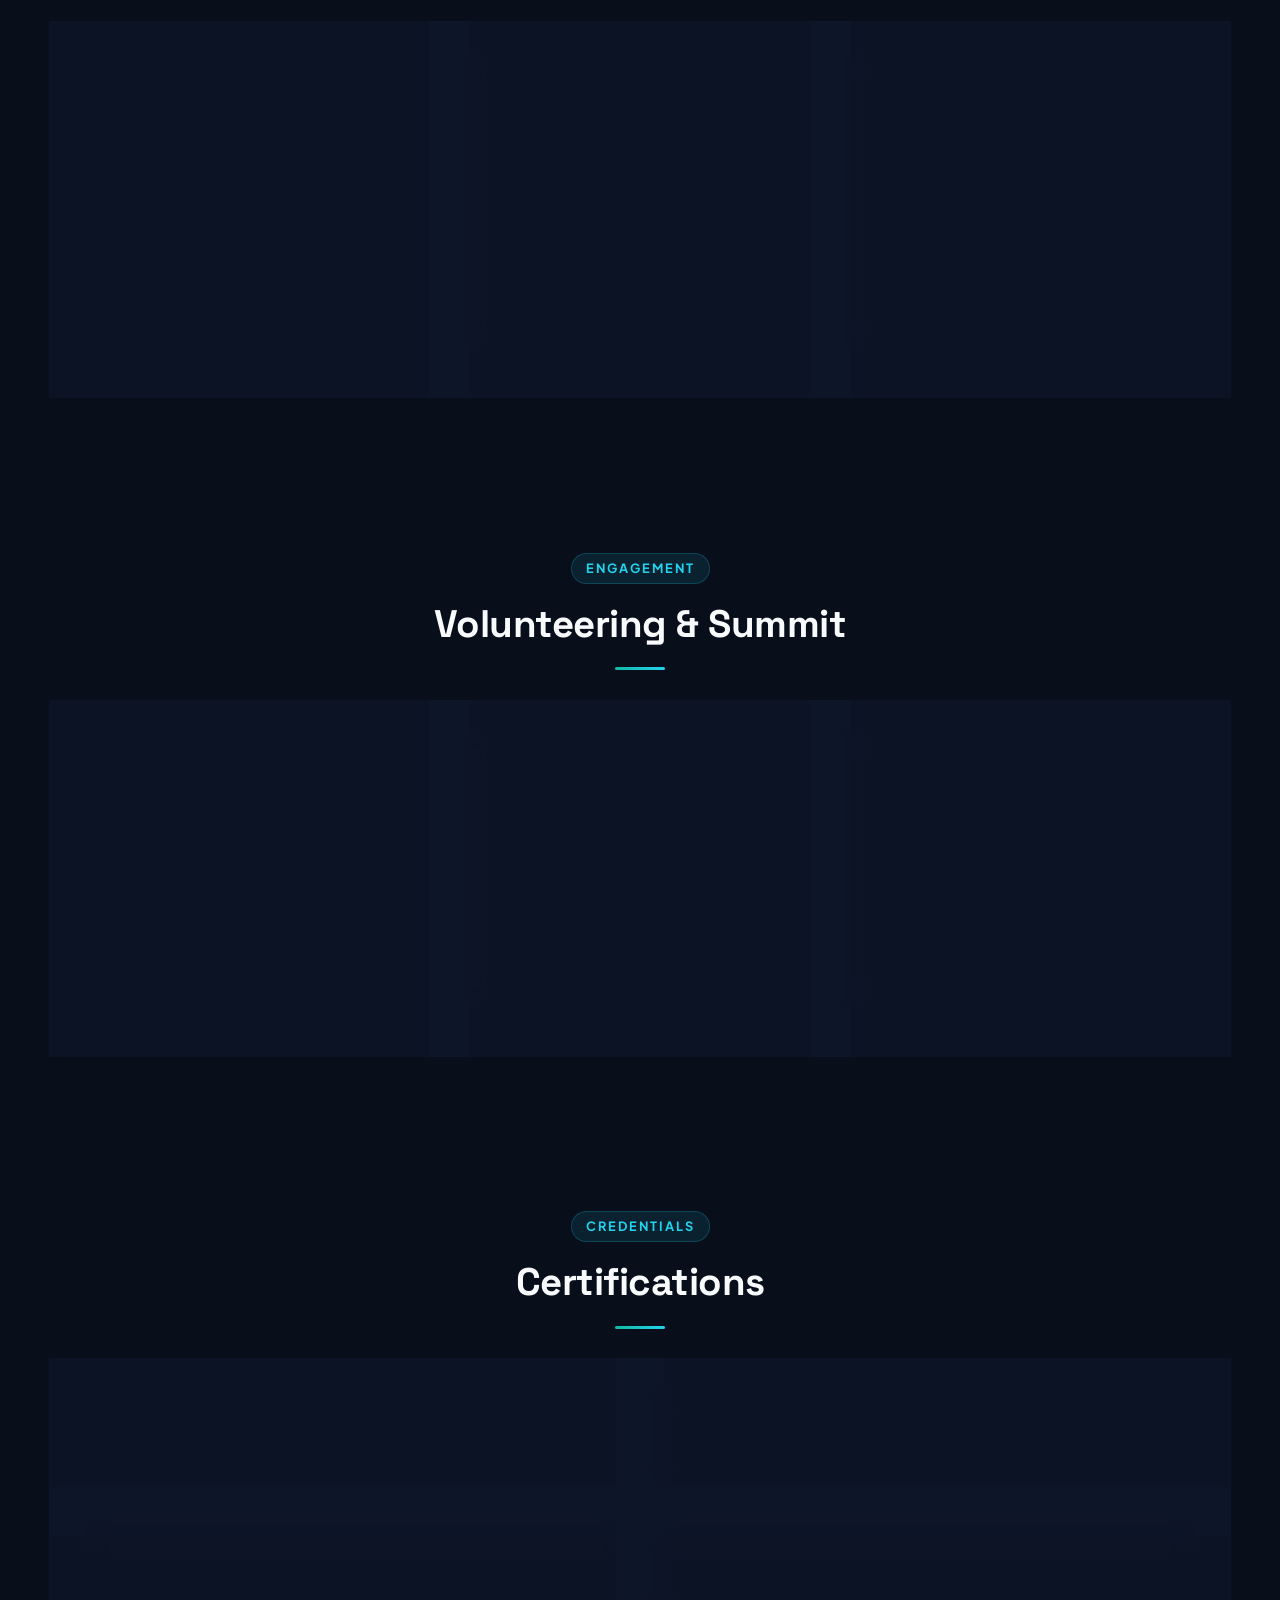
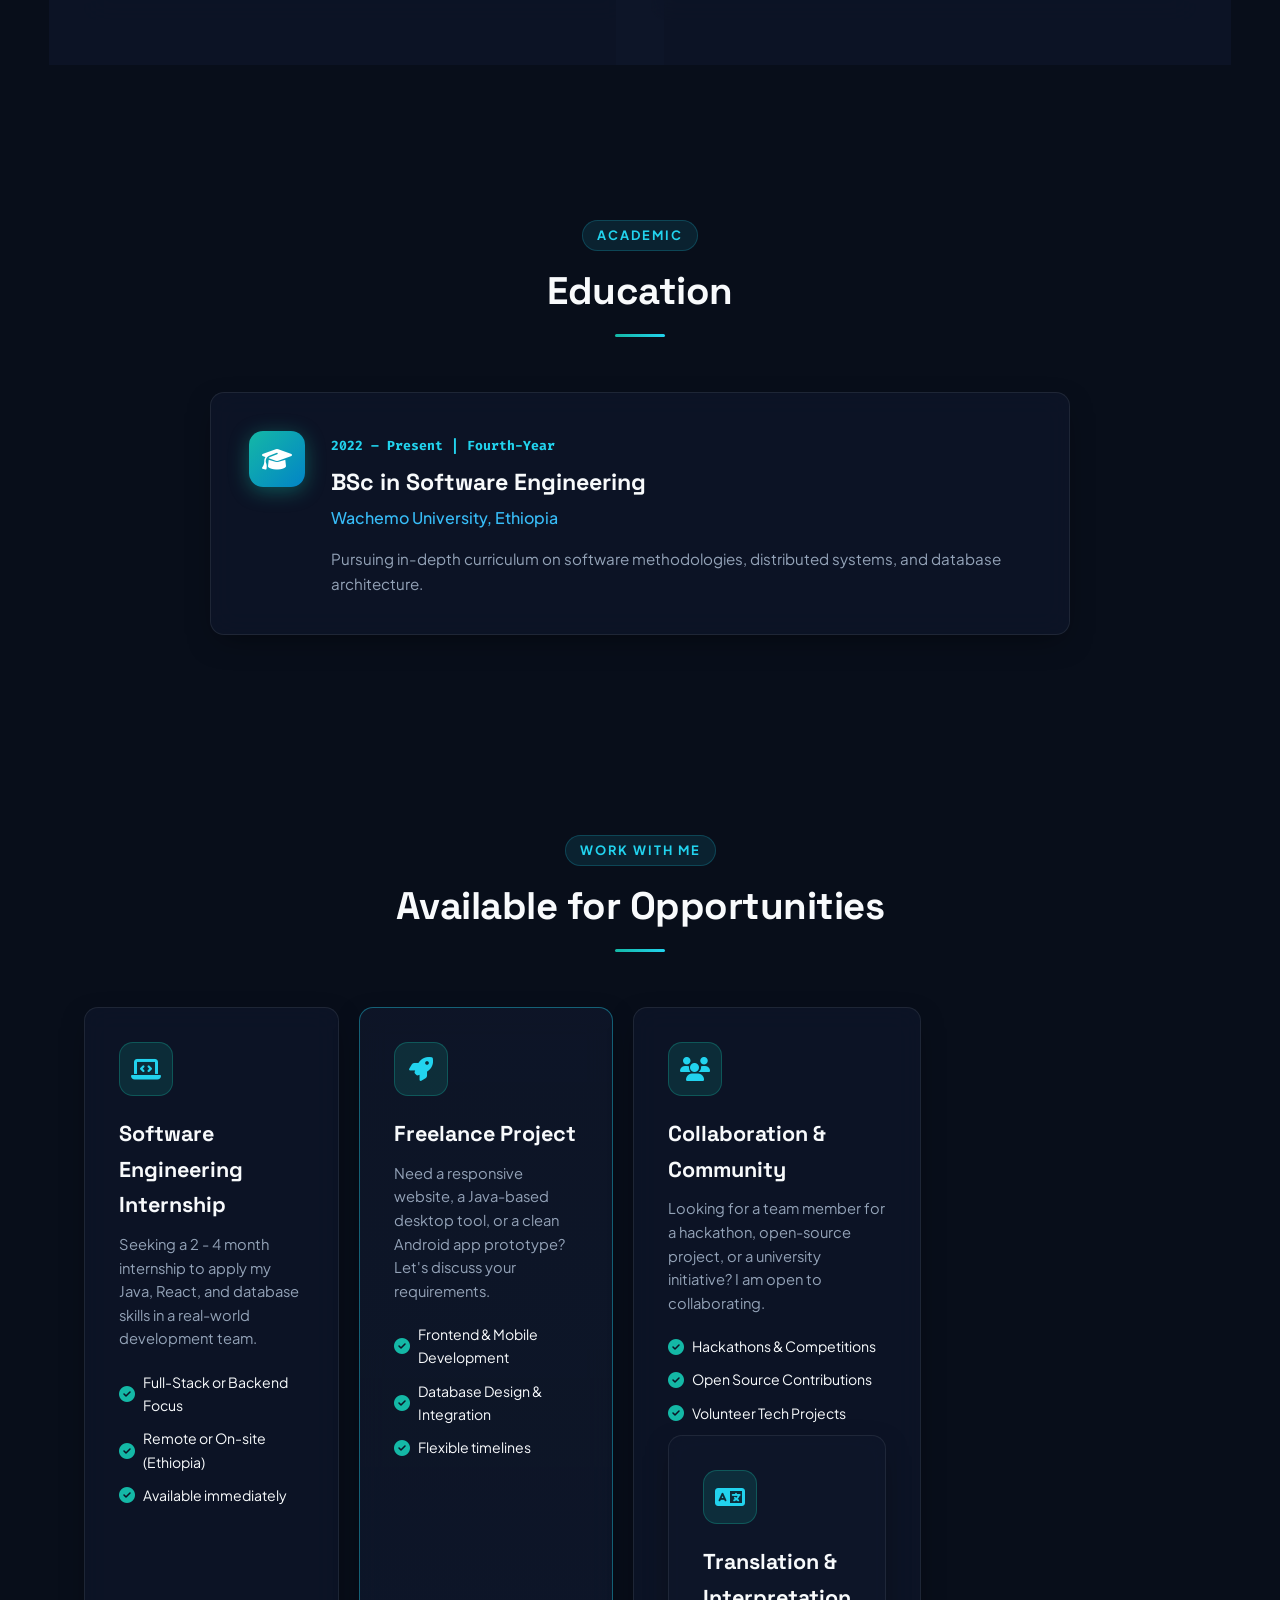
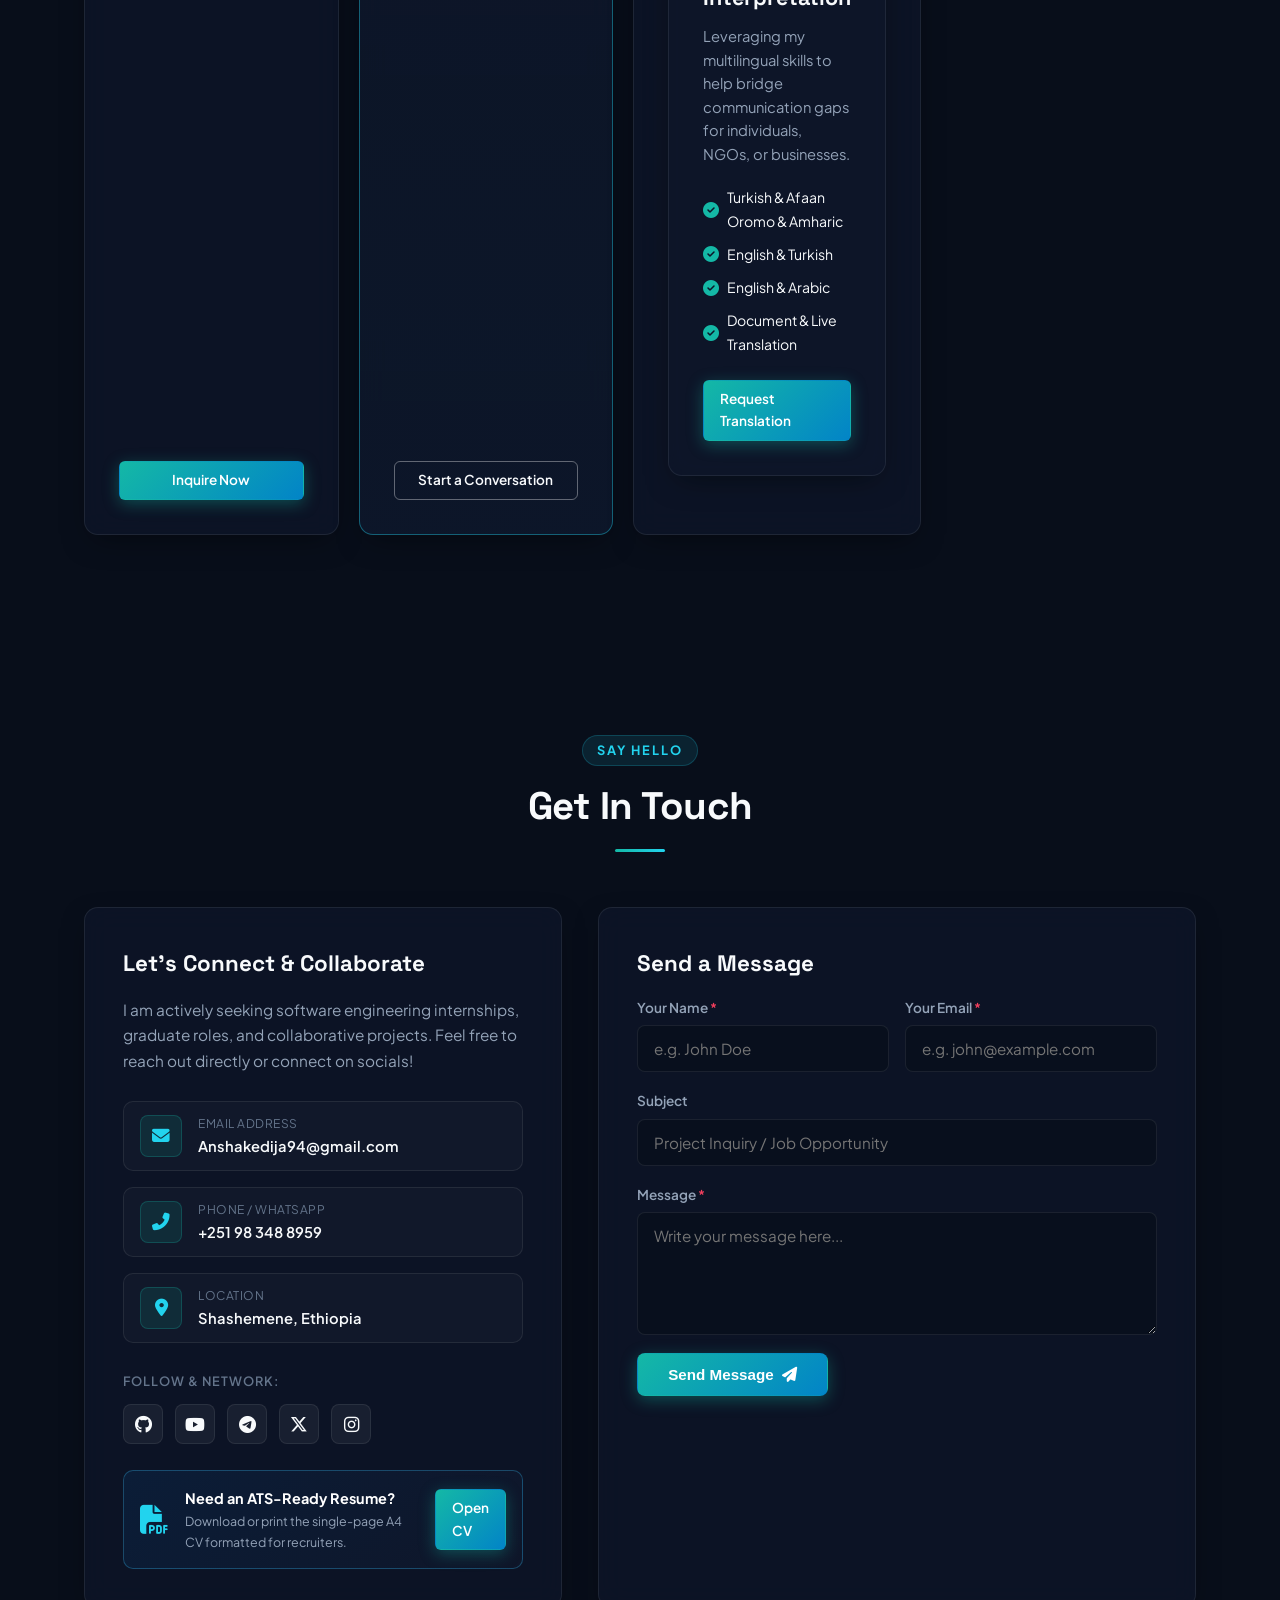
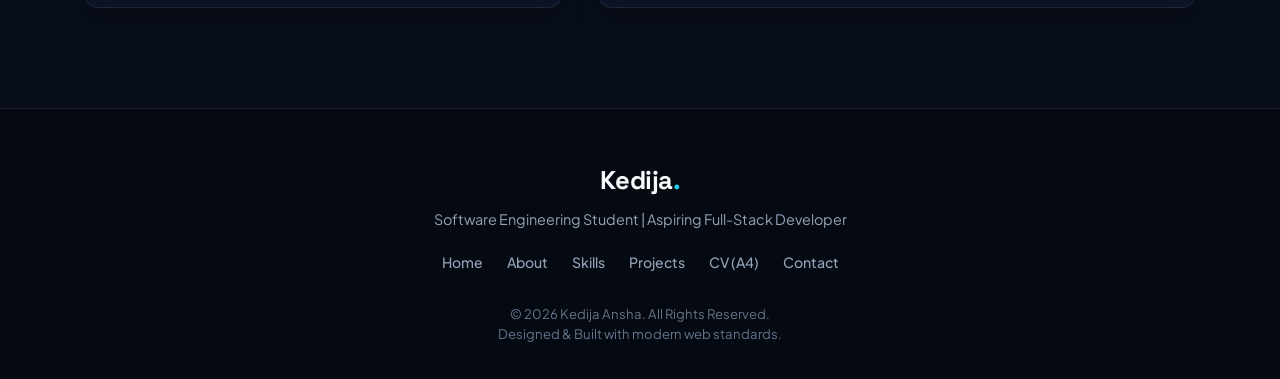
==== commit ba6af702: "Added Translation Services card to Hire Me section" ====
--- a/index.html
+++ b/index.html
@@ -242,9 +242,20 @@
                     <li><i class="fas fa-check-circle"></i> Hackathons & Competitions</li>
                     <li><i class="fas fa-check-circle"></i> Open Source Contributions</li>
                     <li><i class="fas fa-check-circle"></i> Volunteer Tech Projects</li>
+                           <!-- NEW Card 4: Translation Services -->
+            <div class="hire-card glass-card">
+                <div class="hire-icon"><i class="fas fa-language"></i></div>
+                <h3>Translation & Interpretation</h3>
+                <p>Leveraging my multilingual skills to help bridge communication gaps for individuals, NGOs, or businesses.</p>
+                <ul class="hire-list">
+                    <li><i class="fas fa-check-circle"></i> Turkish & Afaan Oromo & Amharic</li>
+                    <li><i class="fas fa-check-circle"></i> English & Turkish</li>
+                    <li><i class="fas fa-check-circle"></i> English & Arabic</li>
+                    <li><i class="fas fa-check-circle"></i> Document & Live Translation</li>
                 </ul>
-               <a href="#hire-me" class="btn btn-ghost"><i class="fas fa-handshake"></i> Hire Me</a>
-            </div>
+                <a href="#contact" class="btn btn-primary btn-sm">Request Translation</a>
+            </div>
+               
         </div>
     </div>
   </section>
--- a/styles.css
+++ b/styles.css
@@ -1,5 +1,5 @@
 /* ==========================================================================
-   PORTFOLIO STYLES - KEDIJA ANSHA
+   PORTFOLIO STYLES - KEDIJA ANSHA (FULL AND COMPLETE)
    ========================================================================== */
 
 /* --------------------------------------------------------------------------
@@ -319,7 +319,6 @@
 .hero-backdrop {
     position: absolute;
     top: 0; left: 0; width: 100%; height: 100%;
-    background-image: url('https://images.unsplash.com/photo-1506744038136-46273834b3fb?auto=format&fit=crop&w=1920&q=80'); /* Fallback image */
     background-size: cover;
     background-position: center bottom;
     transform: scale(1.02);
@@ -675,12 +674,12 @@
 .timeline-summary { font-size: 0.95rem; color: var(--text-muted); line-height: 1.65; }
 
 /* --------------------------------------------------------------------------
-   11. Hire Me / Scenario Section (NEW)
+   11. Hire Me / Scenario Section
    -------------------------------------------------------------------------- */
 .hire-grid {
     display: grid;
-    grid-template-columns: repeat(3, 1fr);
-    gap: 28px;
+    grid-template-columns: repeat(4, 1fr);
+    gap: 20px;
 }
 
 .hire-card {
@@ -786,4 +785,116 @@
     color: var(--text-white); font-size: 1.1rem; text-decoration: none;
     transition: var(--transition-smooth);
 }
-.social-icons-row a:hover
+.social-icons-row a:hover { background: rgba(34, 211, 238, 0.2); border-color: var(--primary-cyan); color: var(--primary-cyan); transform: translateY(-3px); }
+
+.cv-highlight-banner {
+    display: flex; align-items: center; gap: 16px;
+    padding: 16px; border-radius: 10px;
+    background: linear-gradient(135deg, rgba(11, 31, 58, 0.9), rgba(15, 23, 42, 0.9));
+    border: 1px solid rgba(56, 189, 248, 0.3);
+}
+.cv-highlight-banner > i { font-size: 1.8rem; color: var(--primary-cyan); }
+.cv-highlight-banner h4 { font-size: 0.9rem; font-weight: 700; color: #FFFFFF; }
+.cv-highlight-banner p { font-size: 0.78rem; color: var(--text-muted); }
+
+.styled-form { display: flex; flex-direction: column; gap: 18px; }
+.form-row { display: grid; grid-template-columns: repeat(2, 1fr); gap: 16px; }
+.form-group { display: flex; flex-direction: column; gap: 6px; }
+.form-group label { font-size: 0.85rem; font-weight: 600; color: var(--text-muted); }
+.form-group label .required { color: #F43F5E; }
+.form-group input, .form-group textarea {
+    width: 100%; padding: 13px 16px;
+    background: rgba(8, 14, 26, 0.6);
+    border: 1px solid var(--border-glass); border-radius: 8px;
+    color: var(--text-white); font-family: inherit; font-size: 0.95rem;
+    transition: var(--transition-smooth);
+}
+.form-group input:focus, .form-group textarea:focus {
+    outline: none; border-color: var(--primary-cyan);
+    background: rgba(8, 14, 26, 0.9); box-shadow: 0 0 16px rgba(34, 211, 238, 0.15);
+}
+.btn-submit { align-self: flex-start; padding: 12px 30px; }
+
+/* --------------------------------------------------------------------------
+   13. Footer
+   -------------------------------------------------------------------------- */
+.site-footer { background-color: #050911; border-top: 1px solid var(--border-glass); padding: 50px 0 35px; }
+.footer-content { display: flex; flex-direction: column; align-items: center; text-align: center; gap: 20px; }
+.footer-brand p { font-size: 0.9rem; color: var(--text-muted); margin-top: 6px; }
+.footer-links { display: flex; gap: 24px; flex-wrap: wrap; justify-content: center; }
+.footer-links a { color: var(--text-muted); font-size: 0.88rem; font-weight: 500; text-decoration: none; transition: color 0.2s ease; }
+.footer-links a:hover { color: var(--primary-cyan); }
+.footer-copyright { margin-top: 10px; font-size: 0.82rem; color: var(--text-dim); line-height: 1.5; }
+
+.back-to-top {
+    position: fixed; bottom: 28px; right: 28px; width: 44px; height: 44px;
+    border-radius: 50%; background: var(--bg-card); border: 1px solid var(--border-glass);
+    color: var(--text-white); font-size: 1rem; cursor: pointer;
+    display: flex; align-items: center; justify-content: center;
+    opacity: 0; visibility: hidden; transition: var(--transition-smooth); z-index: 999;
+}
+.back-to-top.visible { opacity: 1; visibility: visible; }
+.back-to-top:hover { background: var(--primary-teal); color: #FFFFFF; border-color: var(--primary-teal); transform: translateY(-3px); box-shadow: 0 4px 18px rgba(20, 184, 166, 0.4); }
+
+/* --------------------------------------------------------------------------
+   14. Animations
+   -------------------------------------------------------------------------- */
+@keyframes fadeInDown { from { opacity: 0; transform: translateY(-24px); } to { opacity: 1; transform: translateY(0); } }
+@keyframes fadeInUp { from { opacity: 0; transform: translateY(24px); } to { opacity: 1; transform: translateY(0); } }
+
+/* --------------------------------------------------------------------------
+   15. Responsive Queries (Mobile & Tablet)
+   -------------------------------------------------------------------------- */
+@media (max-width: 1024px) {
+    .projects-grid, .experience-grid { grid-template-columns: repeat(2, 1fr); }
+    .about-grid { grid-template-columns: 1fr; }
+    .hire-grid { grid-template-columns: repeat(2, 1fr); }
+}
+
+@media (max-width: 768px) {
+    .section { padding: 70px 0; }
+    .hero-heading { font-size: 2.3rem; }
+    .hero-subtitle-box { font-size: 0.95rem; letter-spacing: 1.5px; }
+    
+    /* Mobile Menu Drawer */
+    .menu-toggle { display: flex; }
+    
+    .nav-menu {
+        position: fixed;
+        top: 70px;
+        left: -100%;
+        width: 100%;
+        height: calc(100vh - 70px);
+        background: rgba(8, 14, 26, 0.98);
+        backdrop-filter: blur(20px);
+        -webkit-backdrop-filter: blur(20px);
+        transition: 0.4s ease-in-out;
+        border-bottom: 1px solid var(--border-glass);
+        z-index: 999;
+        display: flex;
+        flex-direction: column;
+        justify-content: flex-start;
+        padding-top: 40px;
+    }
+
+    .nav-menu.open { left: 0; }
+
+    .nav-links {
+        display: flex !important;
+        flex-direction: column;
+        align-items: center;
+        gap: 24px;
+    }
+
+    .nav-link { font-size: 1.1rem; letter-spacing: 2px; }
+
+    /* Grids become single column */
+    .skills-grid, .projects-grid, .experience-grid, .cert-grid, .contact-layout, .hire-grid { 
+        grid-template-columns: 1fr; 
+    }
+    
+    .full-width-cert { grid-column: span 1; }
+    .form-row { grid-template-columns: 1fr; }
+    .quick-facts-grid { grid-template-columns: 1fr; }
+    .timeline-node { flex-direction: column; padding: 26px; }
+}
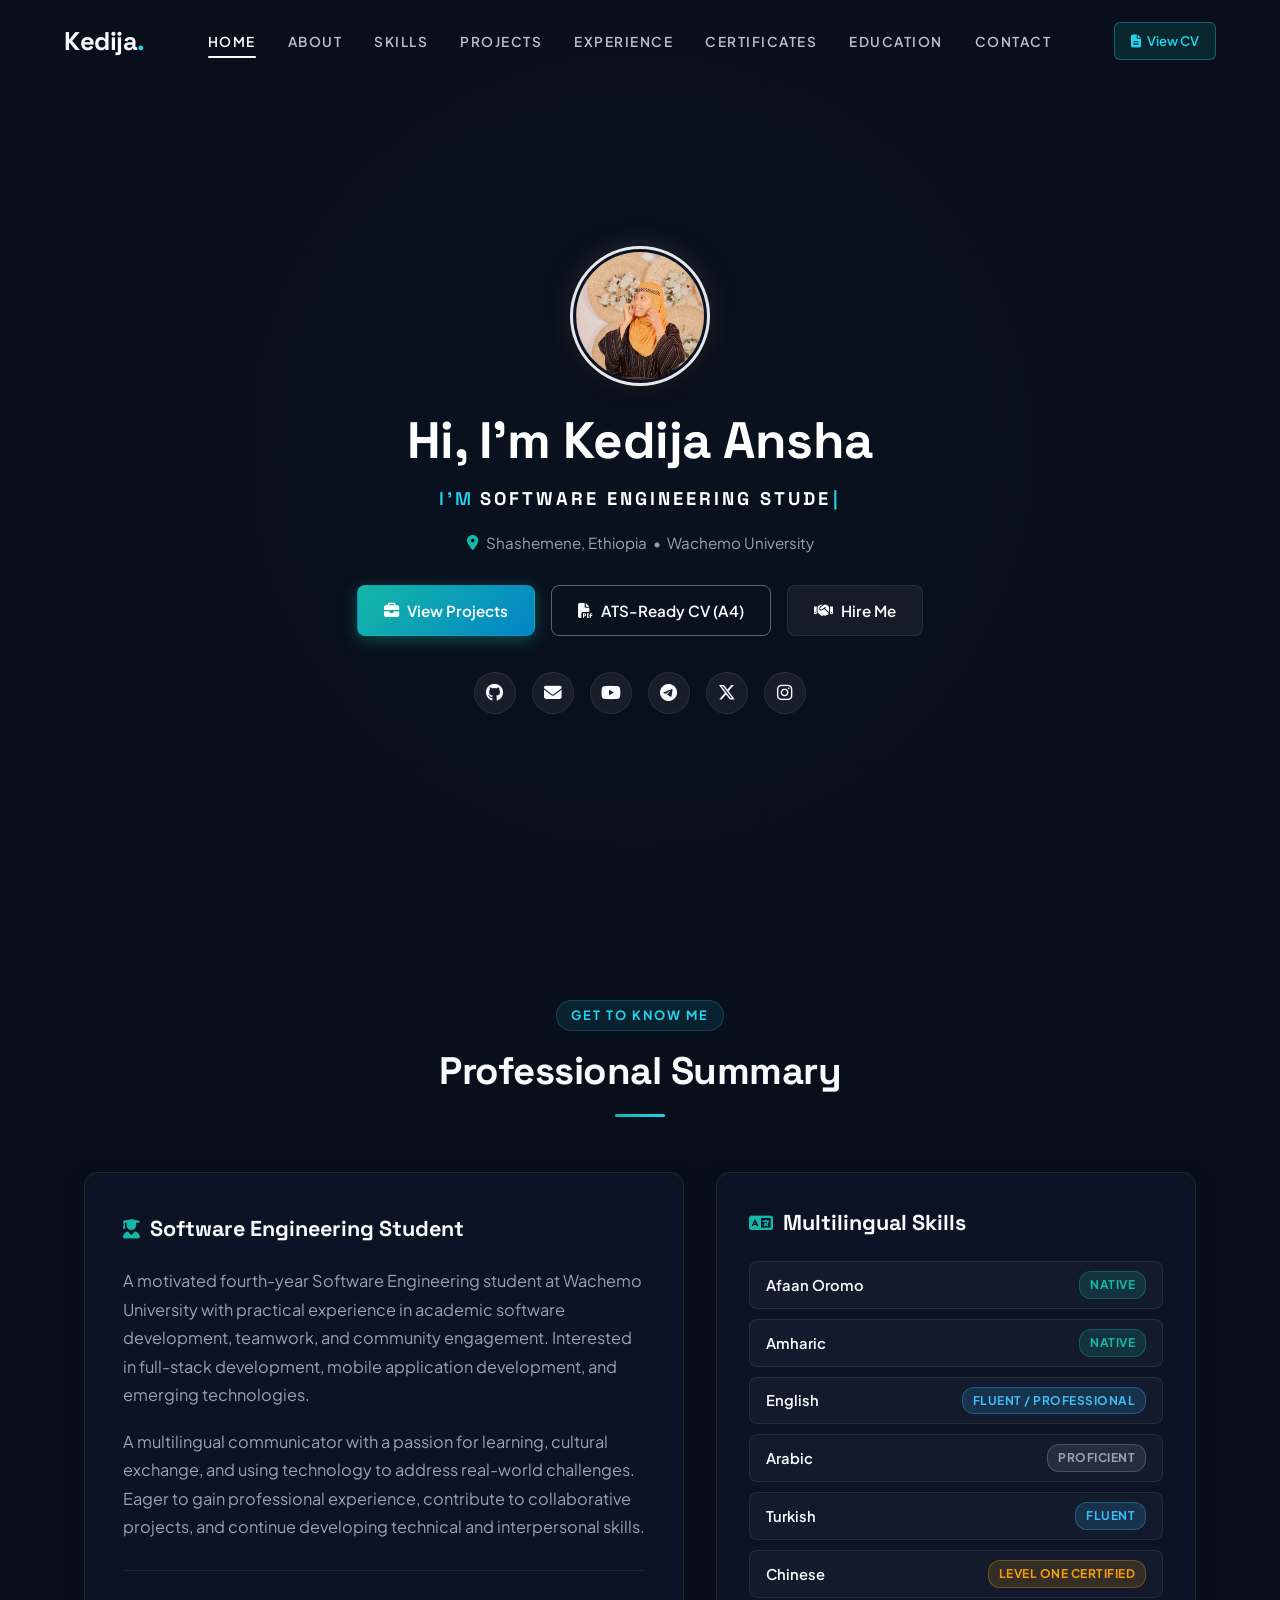
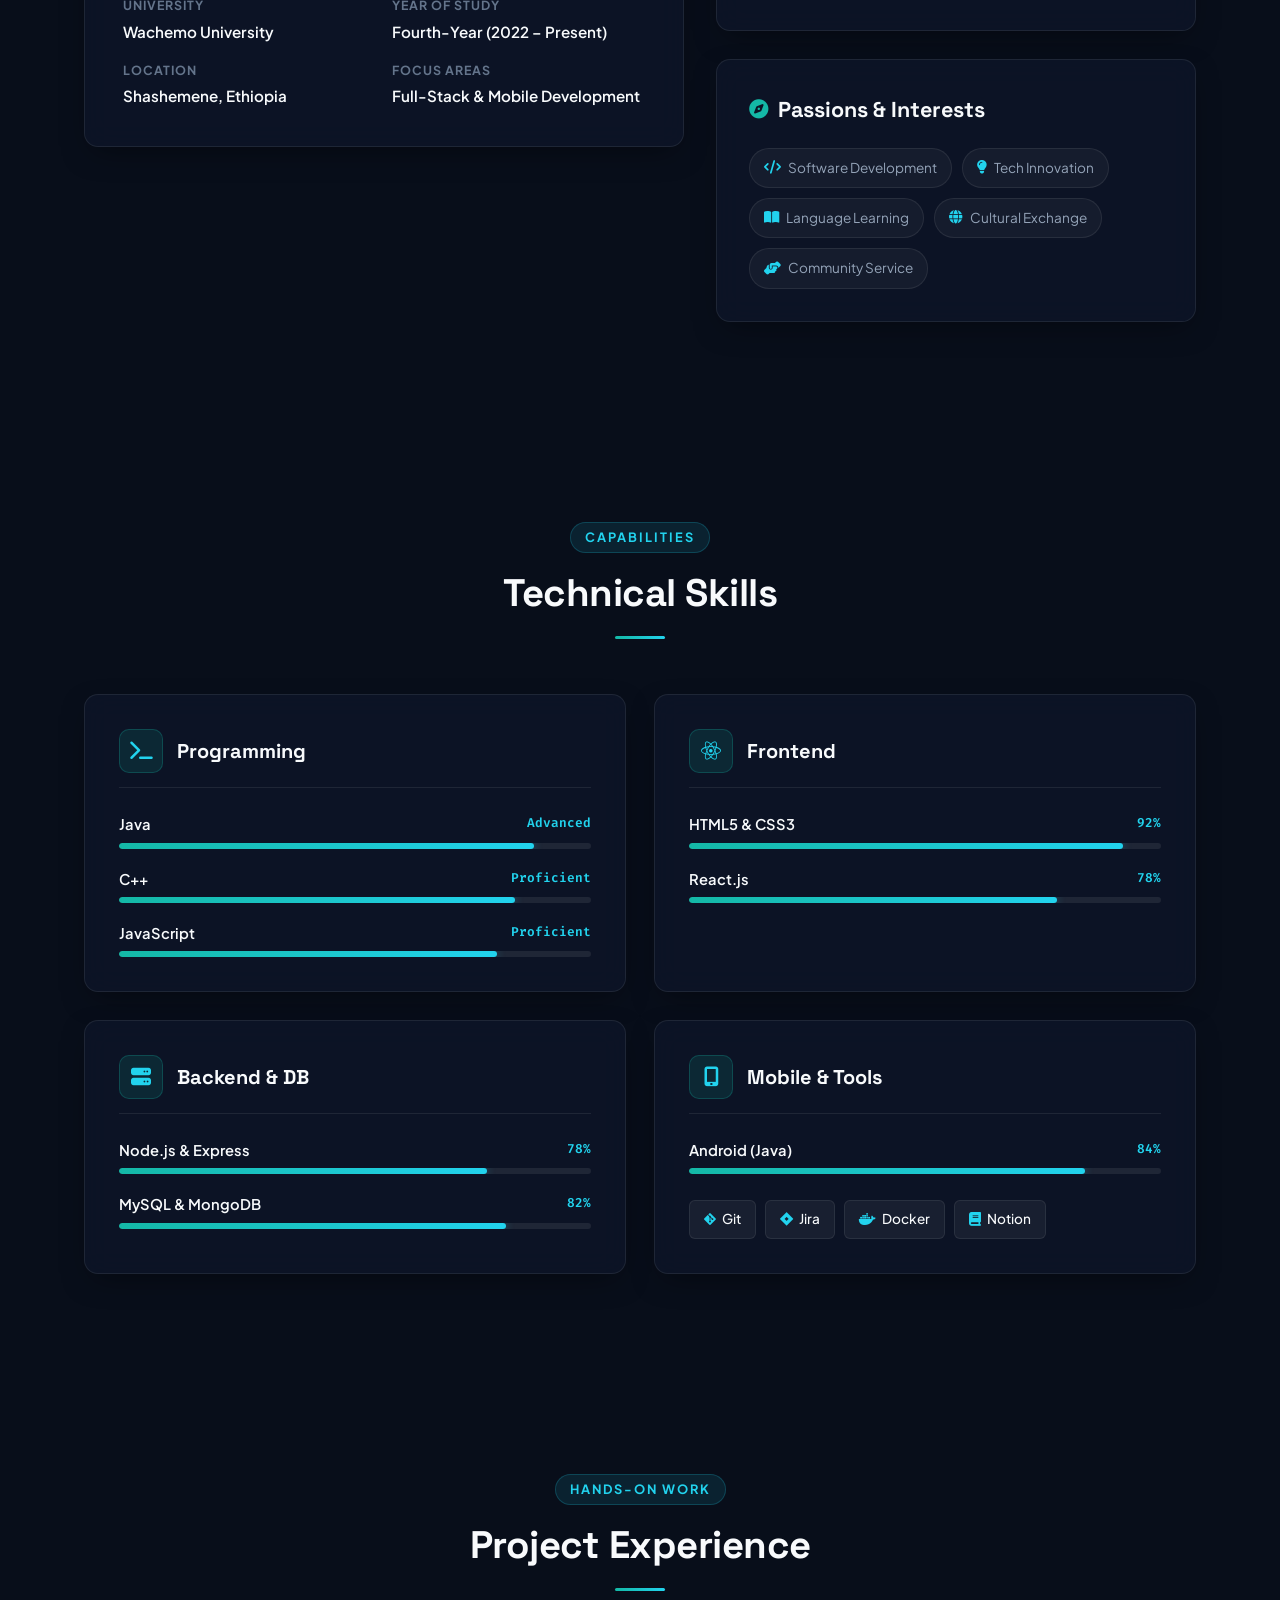
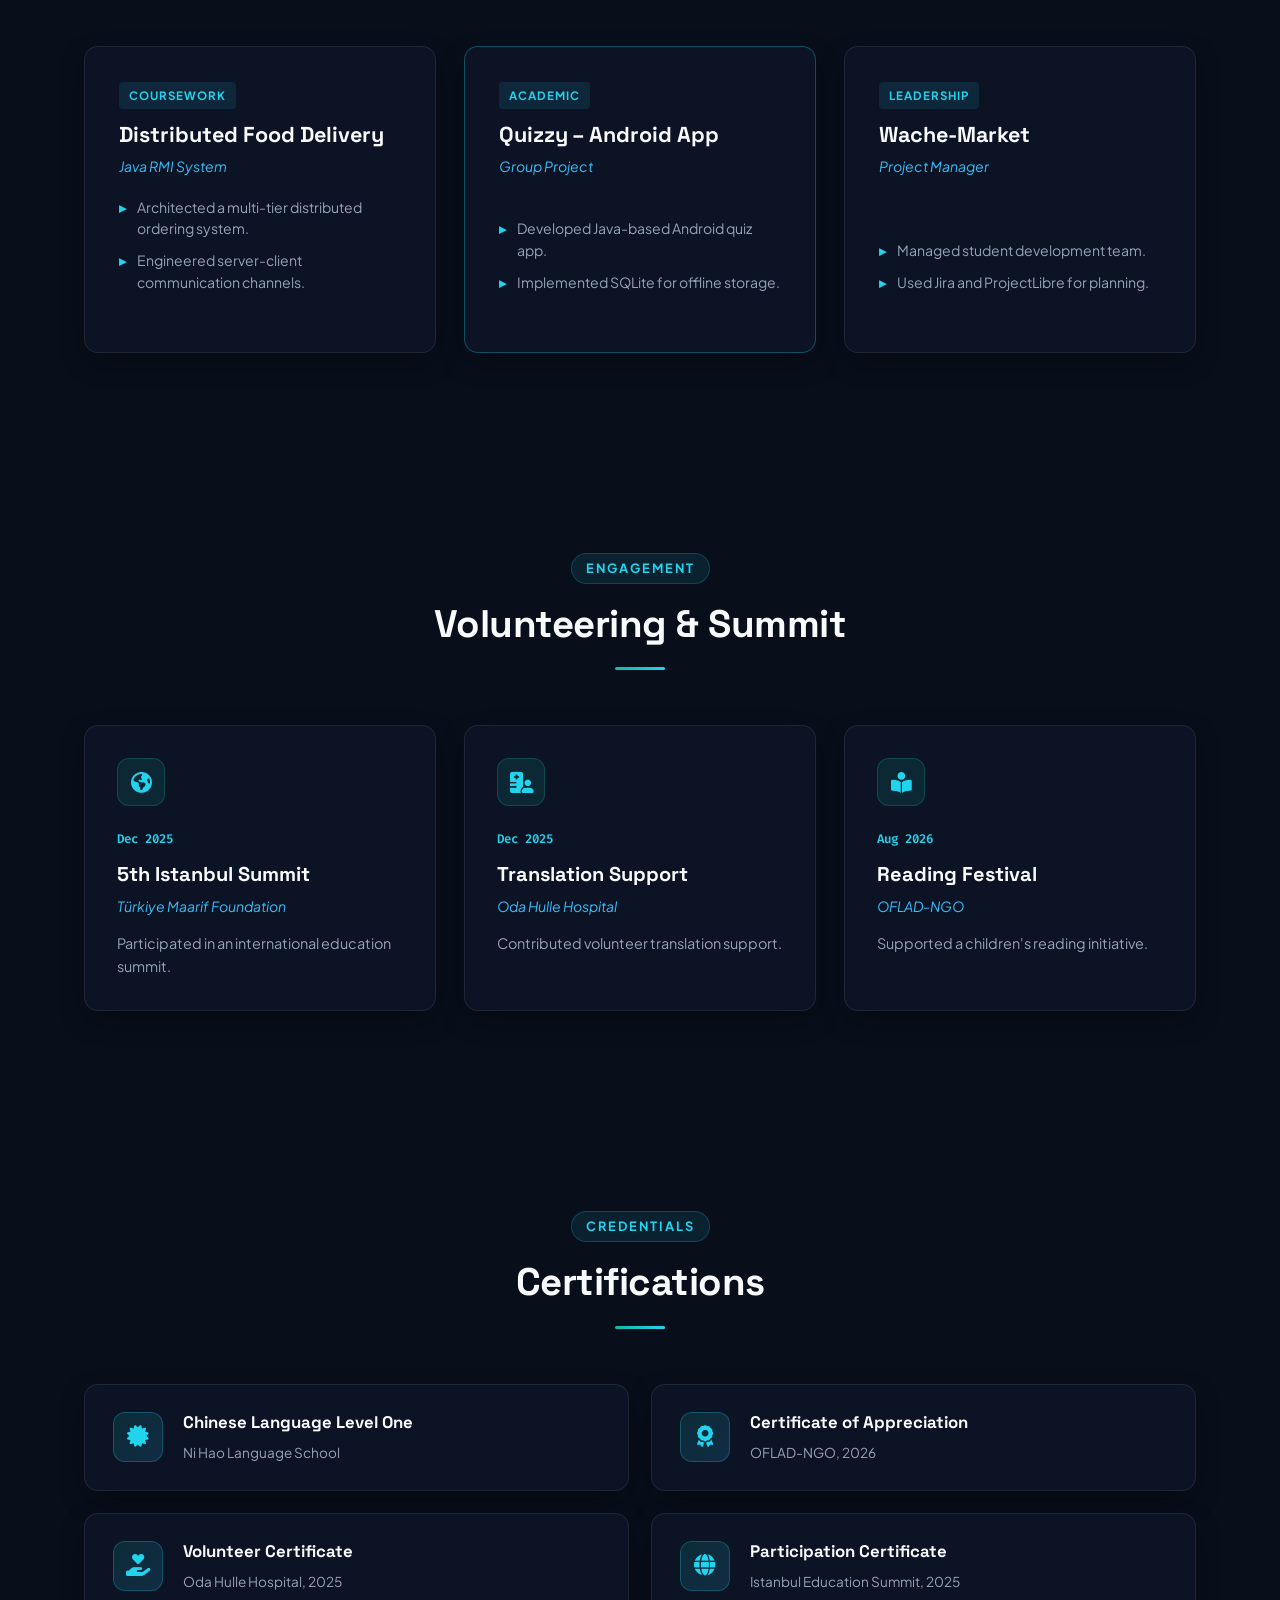
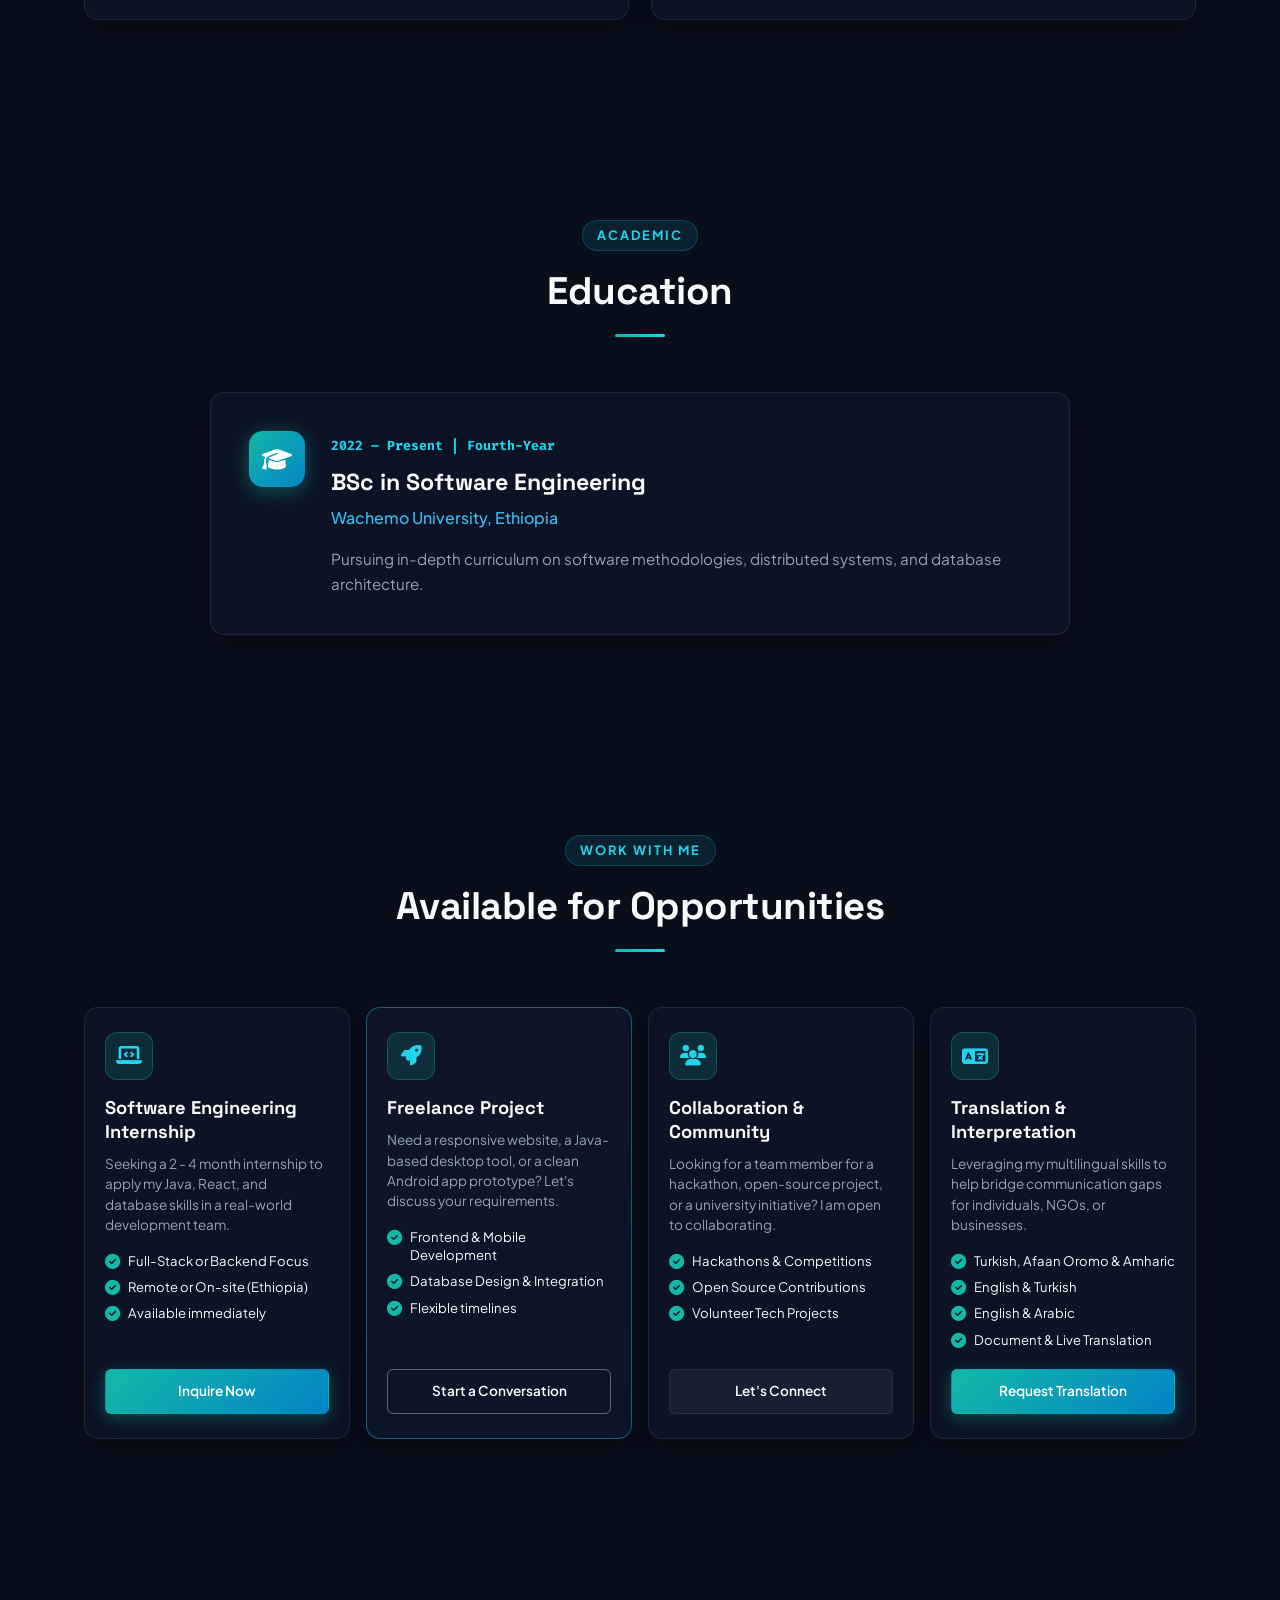
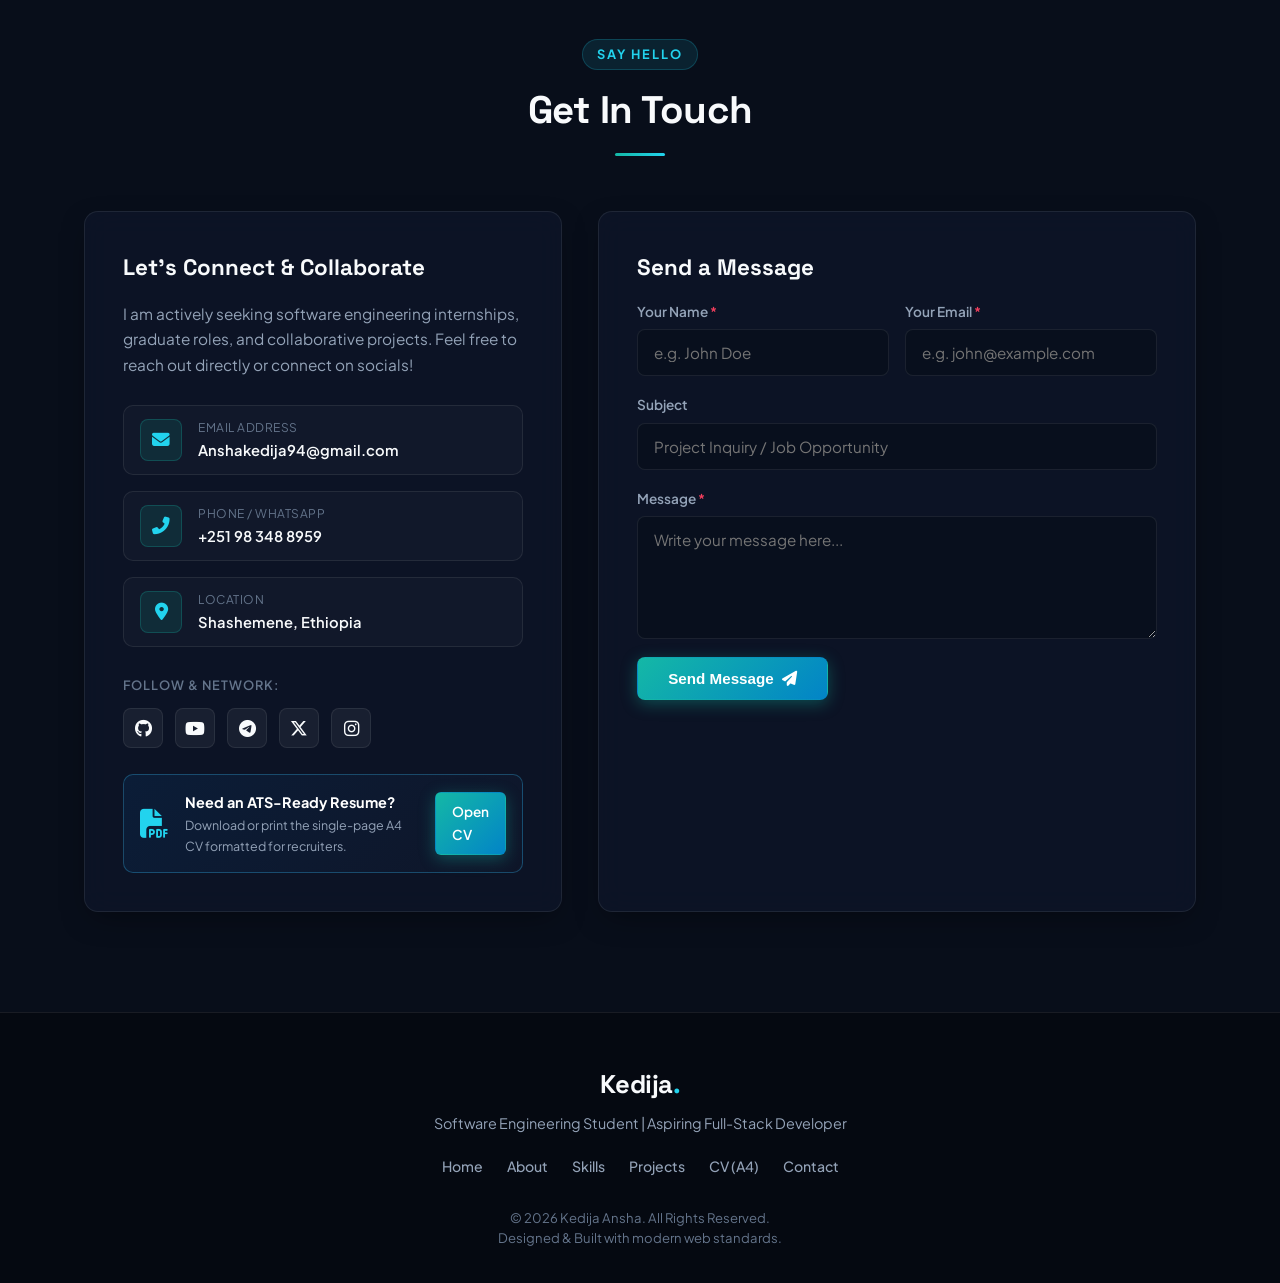
==== commit 3f67929c: "Fixed HTML nesting for Hire Me cards and updated grid layout" ====
--- a/index.html
+++ b/index.html
@@ -195,9 +195,9 @@
         </div>
     </section>
 
-   <!-- ==============================================
-     HIRE ME / SCENARIO SECTION
-=============================================== -->
+        <!-- ==============================================
+           HIRE ME / SCENARIO SECTION
+      =============================================== -->
 <section id="hire-me" class="section hire-section">
     <div class="container">
         <div class="section-title-wrap">
@@ -242,23 +242,26 @@
                     <li><i class="fas fa-check-circle"></i> Hackathons & Competitions</li>
                     <li><i class="fas fa-check-circle"></i> Open Source Contributions</li>
                     <li><i class="fas fa-check-circle"></i> Volunteer Tech Projects</li>
-                           <!-- NEW Card 4: Translation Services -->
+                </ul>
+                <a href="#contact" class="btn btn-ghost btn-sm">Let's Connect</a>
+               </div>
+
+              <!-- Card 4: Translation Services -->
             <div class="hire-card glass-card">
                 <div class="hire-icon"><i class="fas fa-language"></i></div>
                 <h3>Translation & Interpretation</h3>
                 <p>Leveraging my multilingual skills to help bridge communication gaps for individuals, NGOs, or businesses.</p>
                 <ul class="hire-list">
-                    <li><i class="fas fa-check-circle"></i> Turkish & Afaan Oromo & Amharic</li>
+                    <li><i class="fas fa-check-circle"></i> Turkish, Afaan Oromo & Amharic</li>
                     <li><i class="fas fa-check-circle"></i> English & Turkish</li>
                     <li><i class="fas fa-check-circle"></i> English & Arabic</li>
                     <li><i class="fas fa-check-circle"></i> Document & Live Translation</li>
                 </ul>
                 <a href="#contact" class="btn btn-primary btn-sm">Request Translation</a>
             </div>
-               
-        </div>
-    </div>
-  </section>
+         </div>
+      </div>
+   </section>
 
     <!-- CONTACT SECTION -->
     <section id="contact" class="section contact-section">
--- a/styles.css
+++ b/styles.css
@@ -179,7 +179,7 @@
     transform: translateY(-2px);
 }
 
-.btn-sm { padding: 7px 16px; font-size: 0.85rem; border-radius: 6px; }
+.btn-sm { padding: 8px 16px; font-size: 0.85rem; border-radius: 6px; }
 
 /* --------------------------------------------------------------------------
    3. Header & Navigation
@@ -679,11 +679,11 @@
 .hire-grid {
     display: grid;
     grid-template-columns: repeat(4, 1fr);
-    gap: 20px;
+    gap: 16px; /* Reduced gap to fit 4 cards */
 }
 
 .hire-card {
-    padding: 34px;
+    padding: 24px 20px; /* Reduced padding to fit content */
     display: flex;
     flex-direction: column;
     align-items: flex-start;
@@ -695,58 +695,63 @@
 }
 
 .hire-icon {
-    width: 54px;
-    height: 54px;
-    border-radius: 14px;
+    width: 48px;
+    height: 48px;
+    border-radius: 12px;
     background: rgba(20, 184, 166, 0.15);
     border: 1px solid rgba(20, 184, 166, 0.3);
     display: flex;
     align-items: center;
     justify-content: center;
     color: var(--primary-cyan);
-    font-size: 1.5rem;
-    margin-bottom: 20px;
+    font-size: 1.3rem;
+    margin-bottom: 16px;
 }
 
 .hire-card h3 {
     font-family: var(--font-heading);
-    font-size: 1.35rem;
+    font-size: 1.15rem; /* Reduced slightly */
     color: var(--text-white);
     margin-bottom: 10px;
+    line-height: 1.3;
 }
 
 .hire-card p {
-    font-size: 0.92rem;
+    font-size: 0.85rem; /* Reduced slightly */
     color: var(--text-muted);
-    margin-bottom: 20px;
-    line-height: 1.6;
+    margin-bottom: 16px;
+    line-height: 1.5;
 }
 
 .hire-list {
     list-style: none;
-    margin-bottom: 24px;
+    margin-bottom: 20px;
     display: flex;
     flex-direction: column;
-    gap: 10px;
+    gap: 8px;
     padding-left: 0;
 }
 
 .hire-list li {
-    font-size: 0.88rem;
+    font-size: 0.82rem; /* Reduced slightly */
     color: var(--text-white);
     display: flex;
-    align-items: center;
+    align-items: flex-start;
     gap: 8px;
+    line-height: 1.4;
 }
 
 .hire-list li i {
     color: var(--primary-teal);
-    font-size: 1rem;
+    font-size: 0.95rem;
+    margin-top: 2px;
 }
 
 .hire-card .btn {
     margin-top: auto;
     width: 100%;
+    padding: 10px 15px;
+    font-size: 0.85rem;
 }
 
 /* --------------------------------------------------------------------------
@@ -848,7 +853,7 @@
 @media (max-width: 1024px) {
     .projects-grid, .experience-grid { grid-template-columns: repeat(2, 1fr); }
     .about-grid { grid-template-columns: 1fr; }
-    .hire-grid { grid-template-columns: repeat(2, 1fr); }
+    .hire-grid { grid-template-columns: repeat(2, 1fr); } /* 2x2 grid on tablets */
 }
 
 @media (max-width: 768px) {
